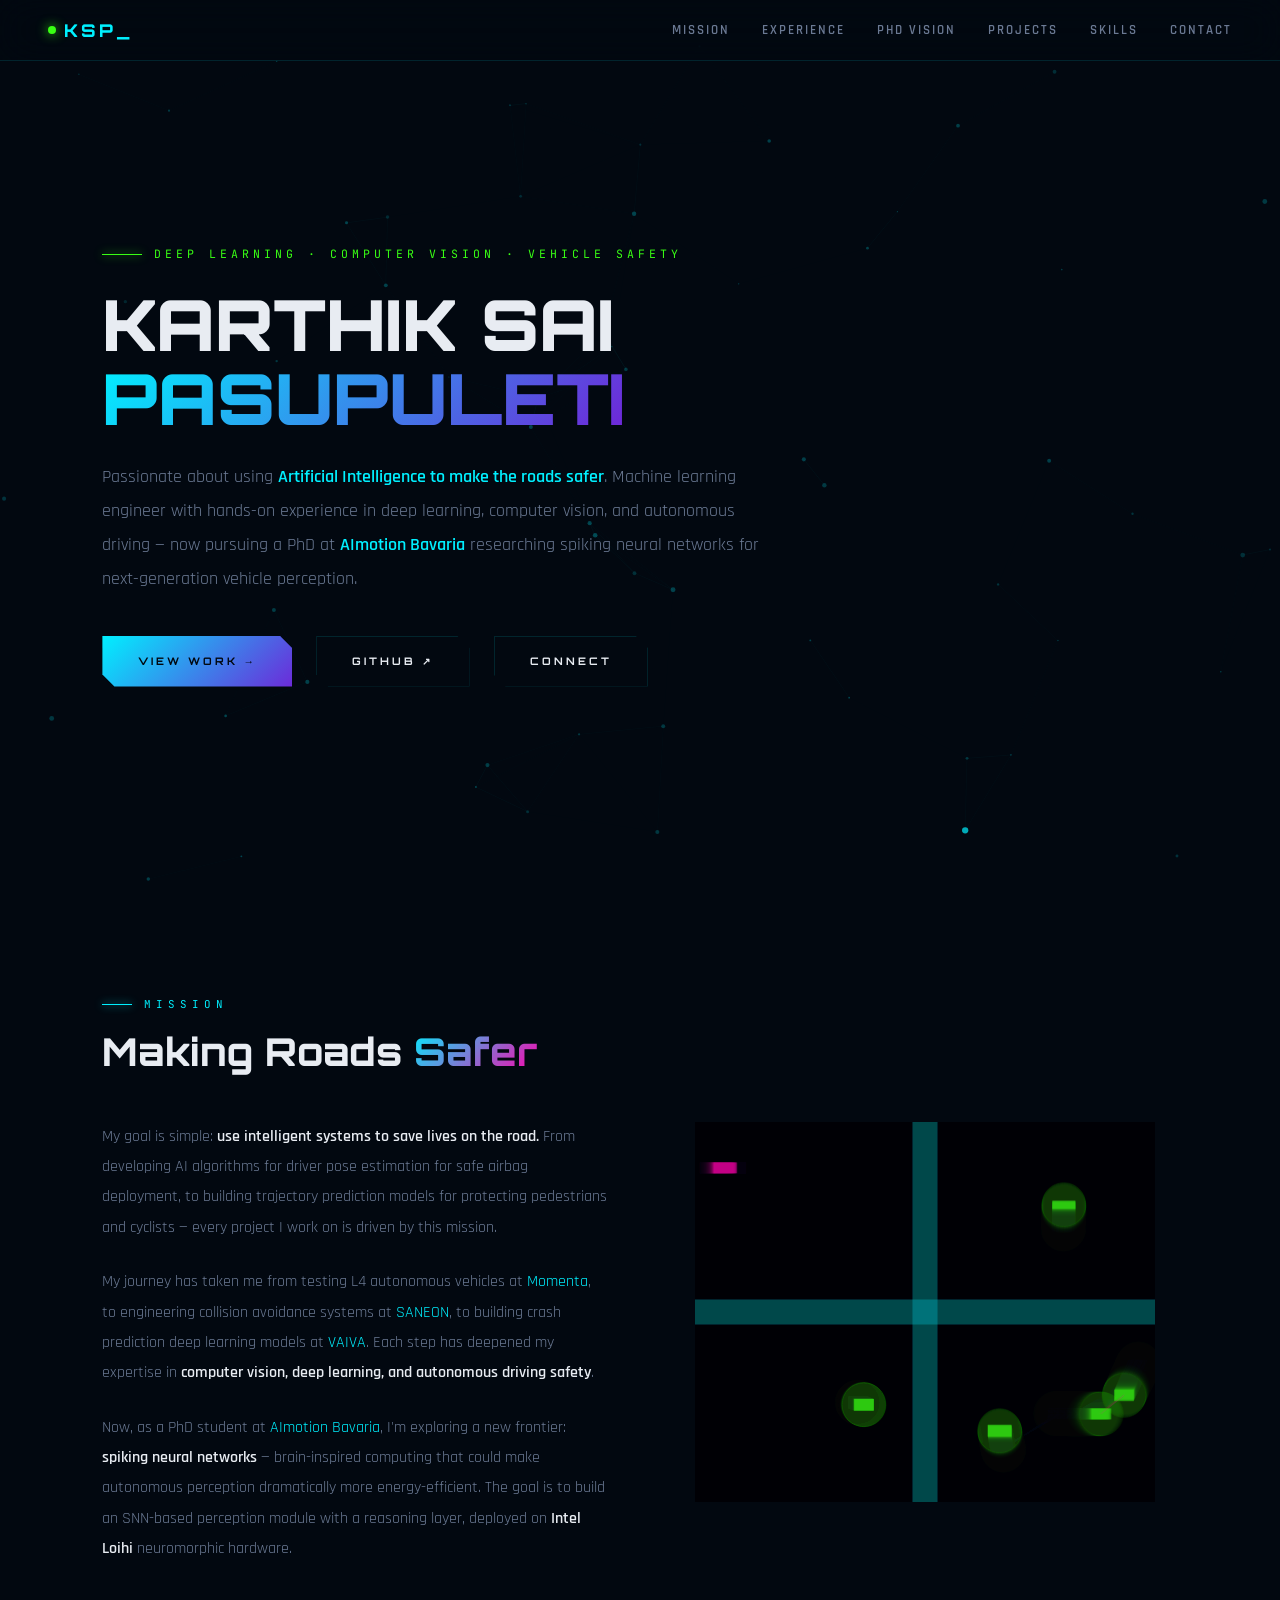
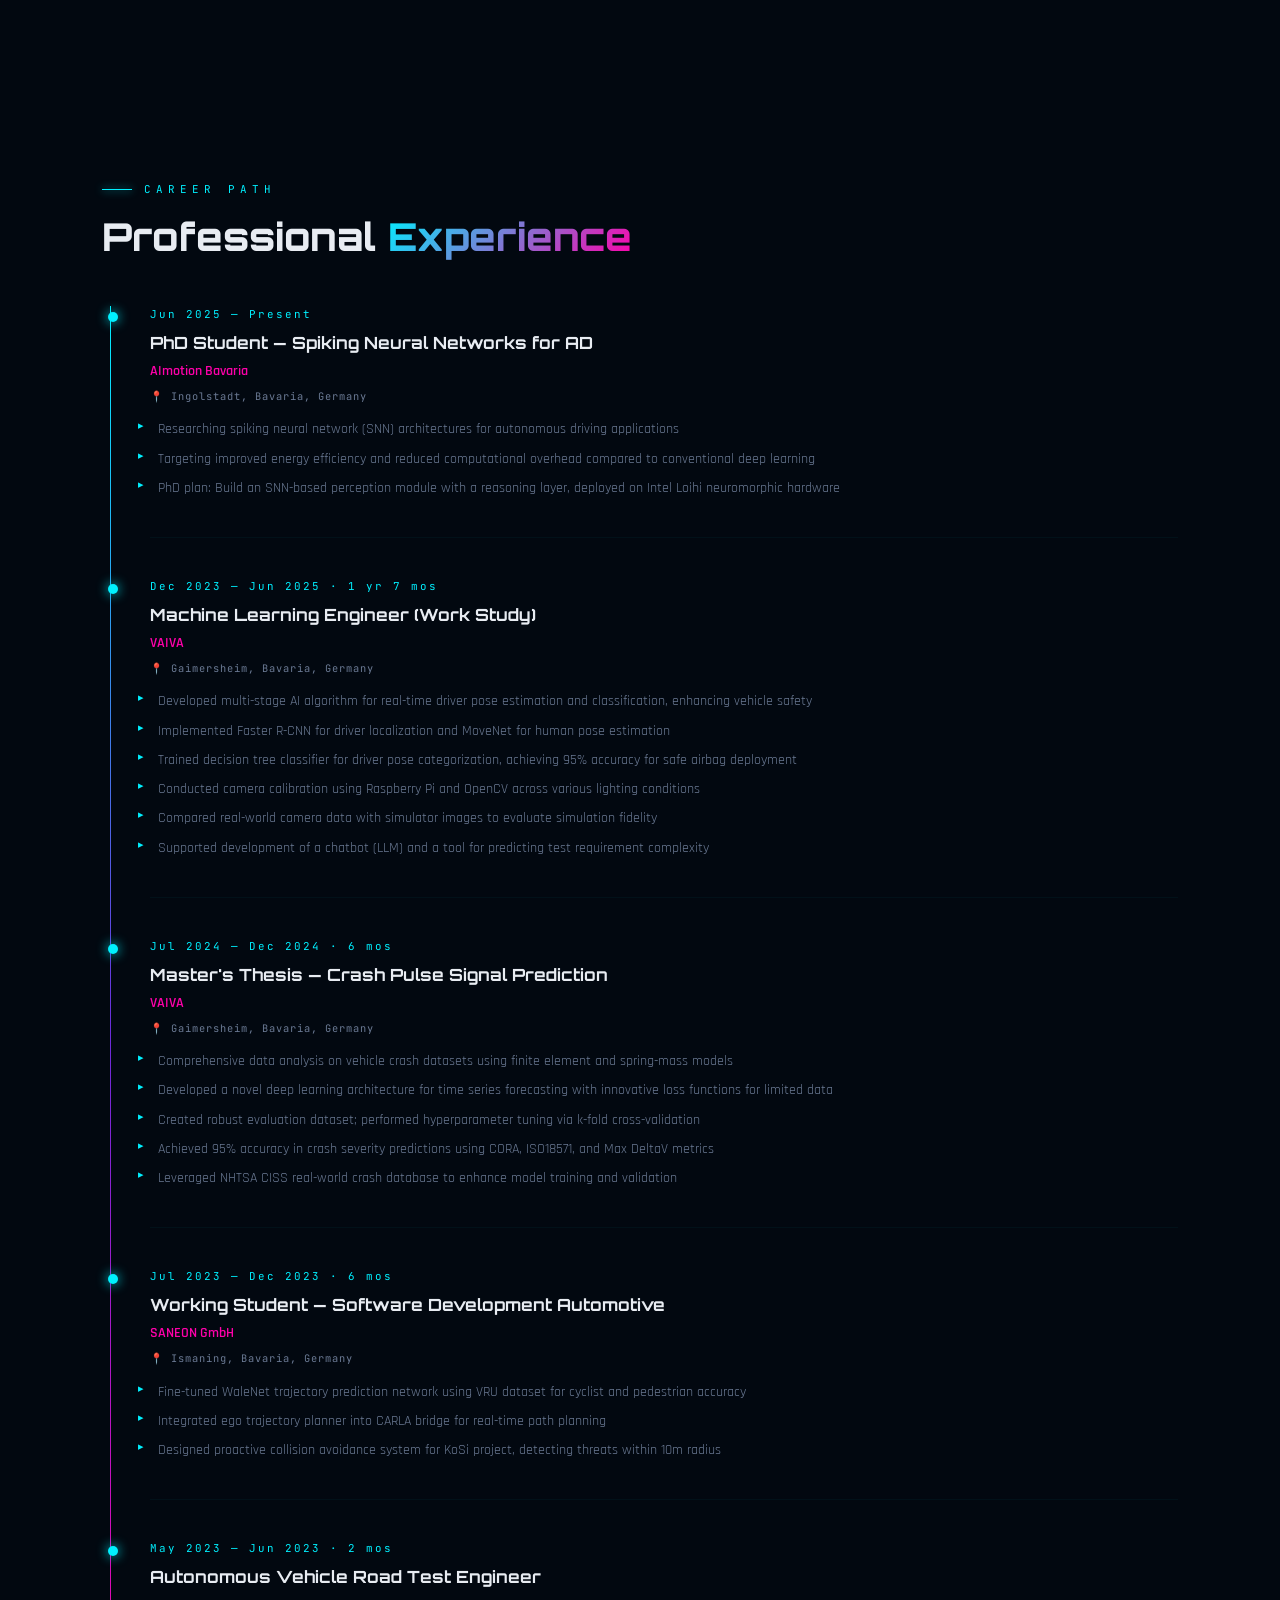
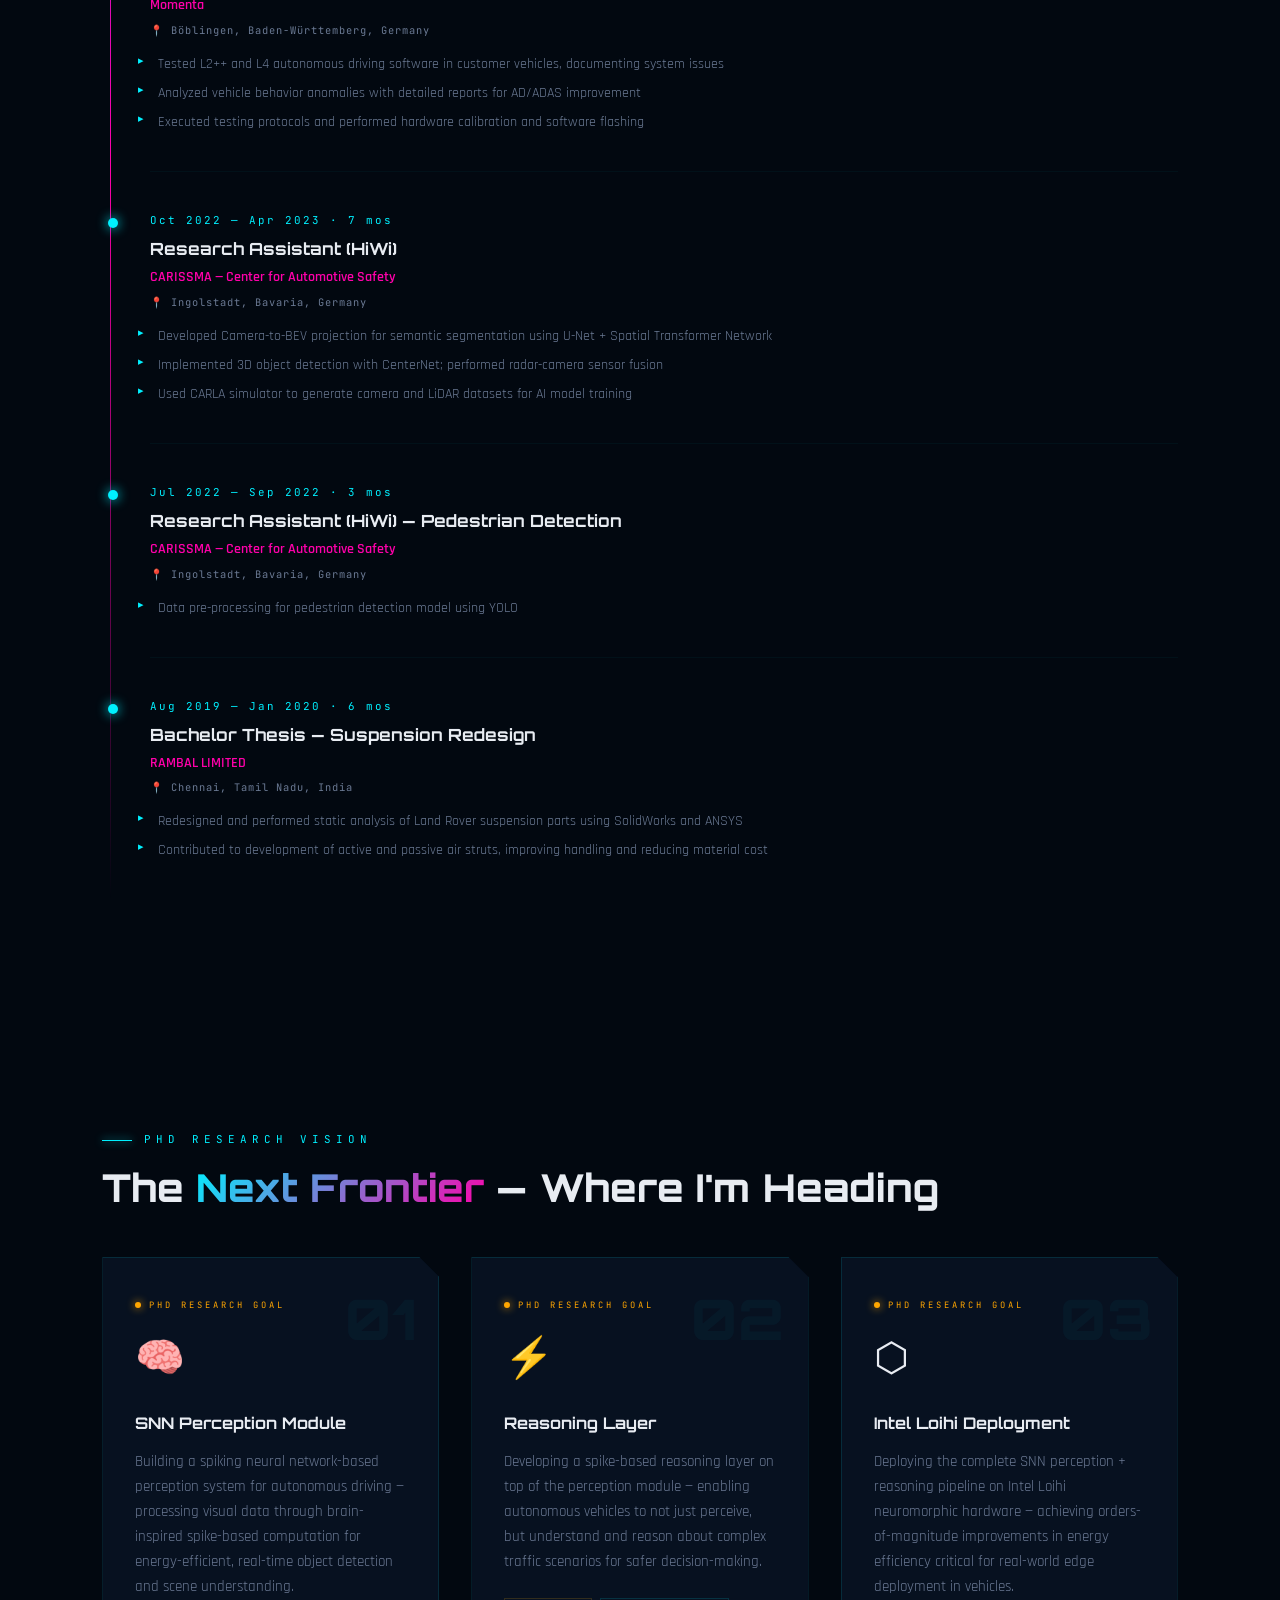
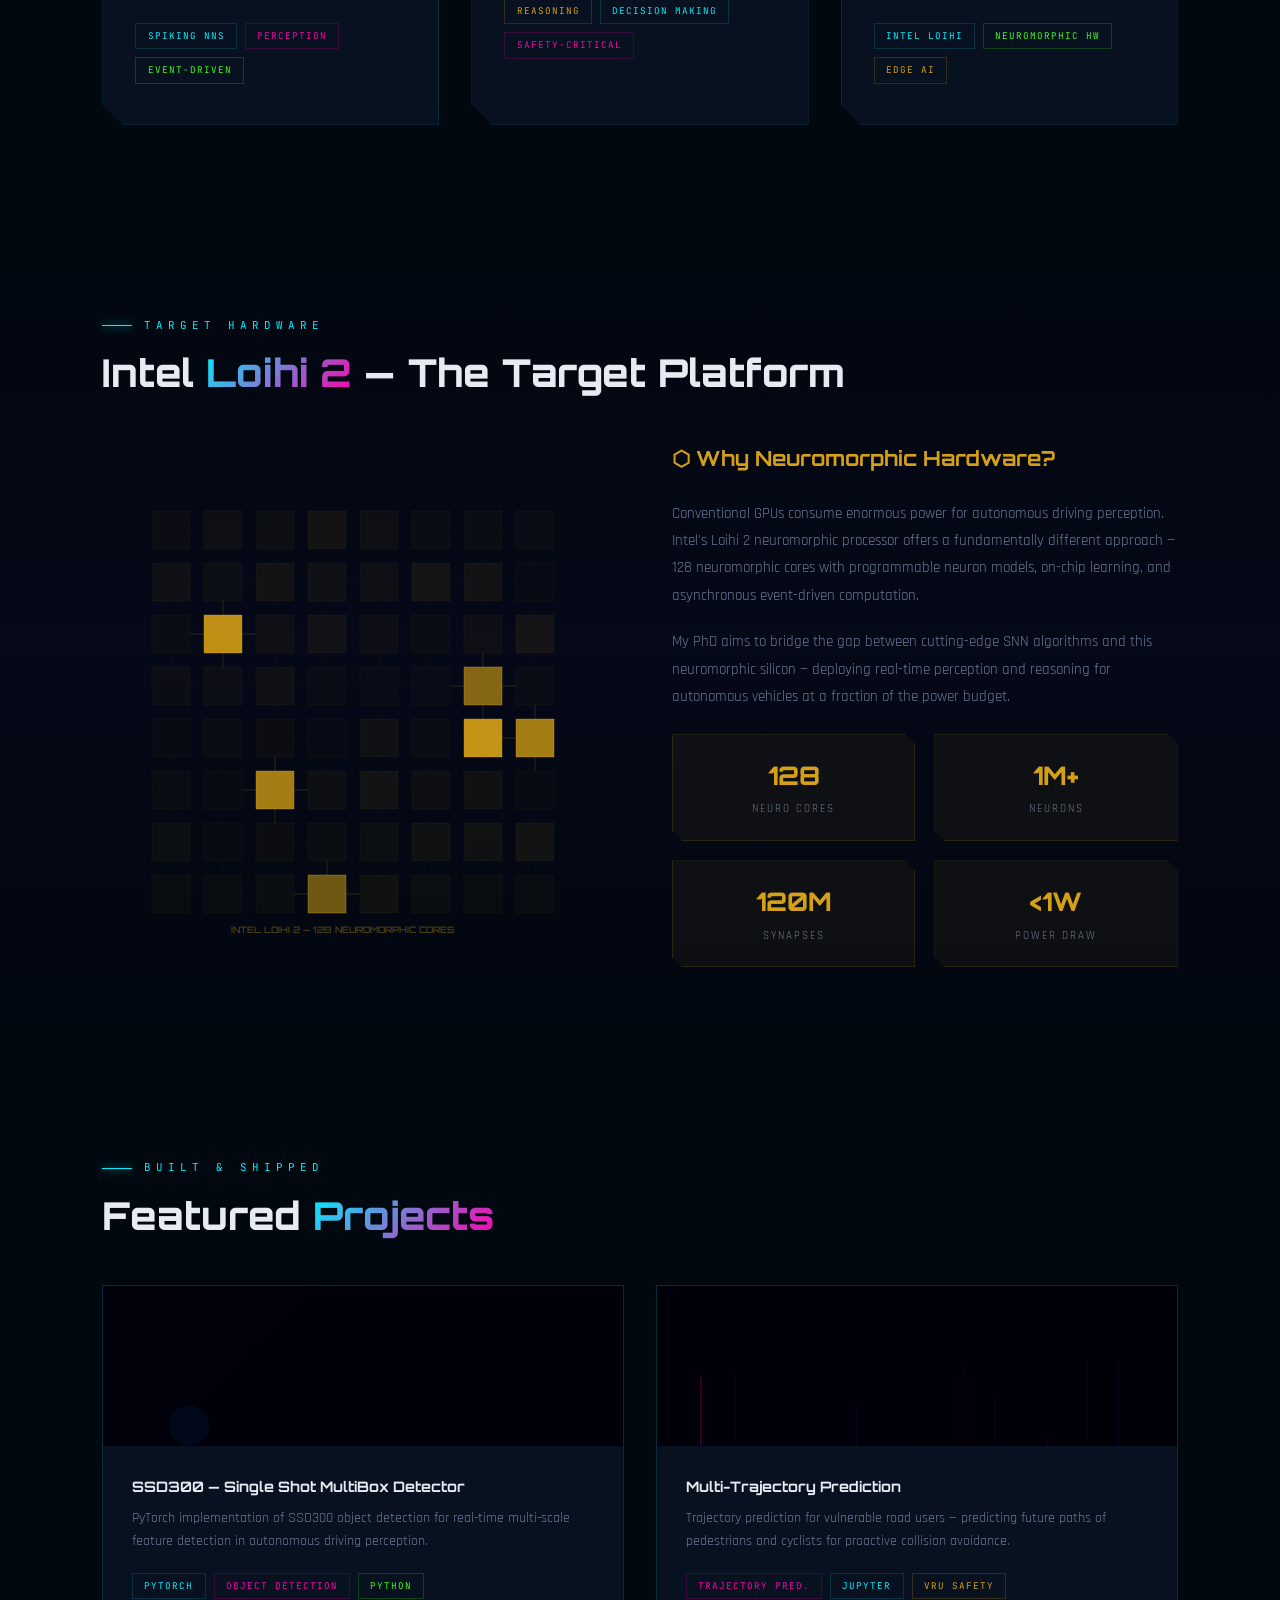
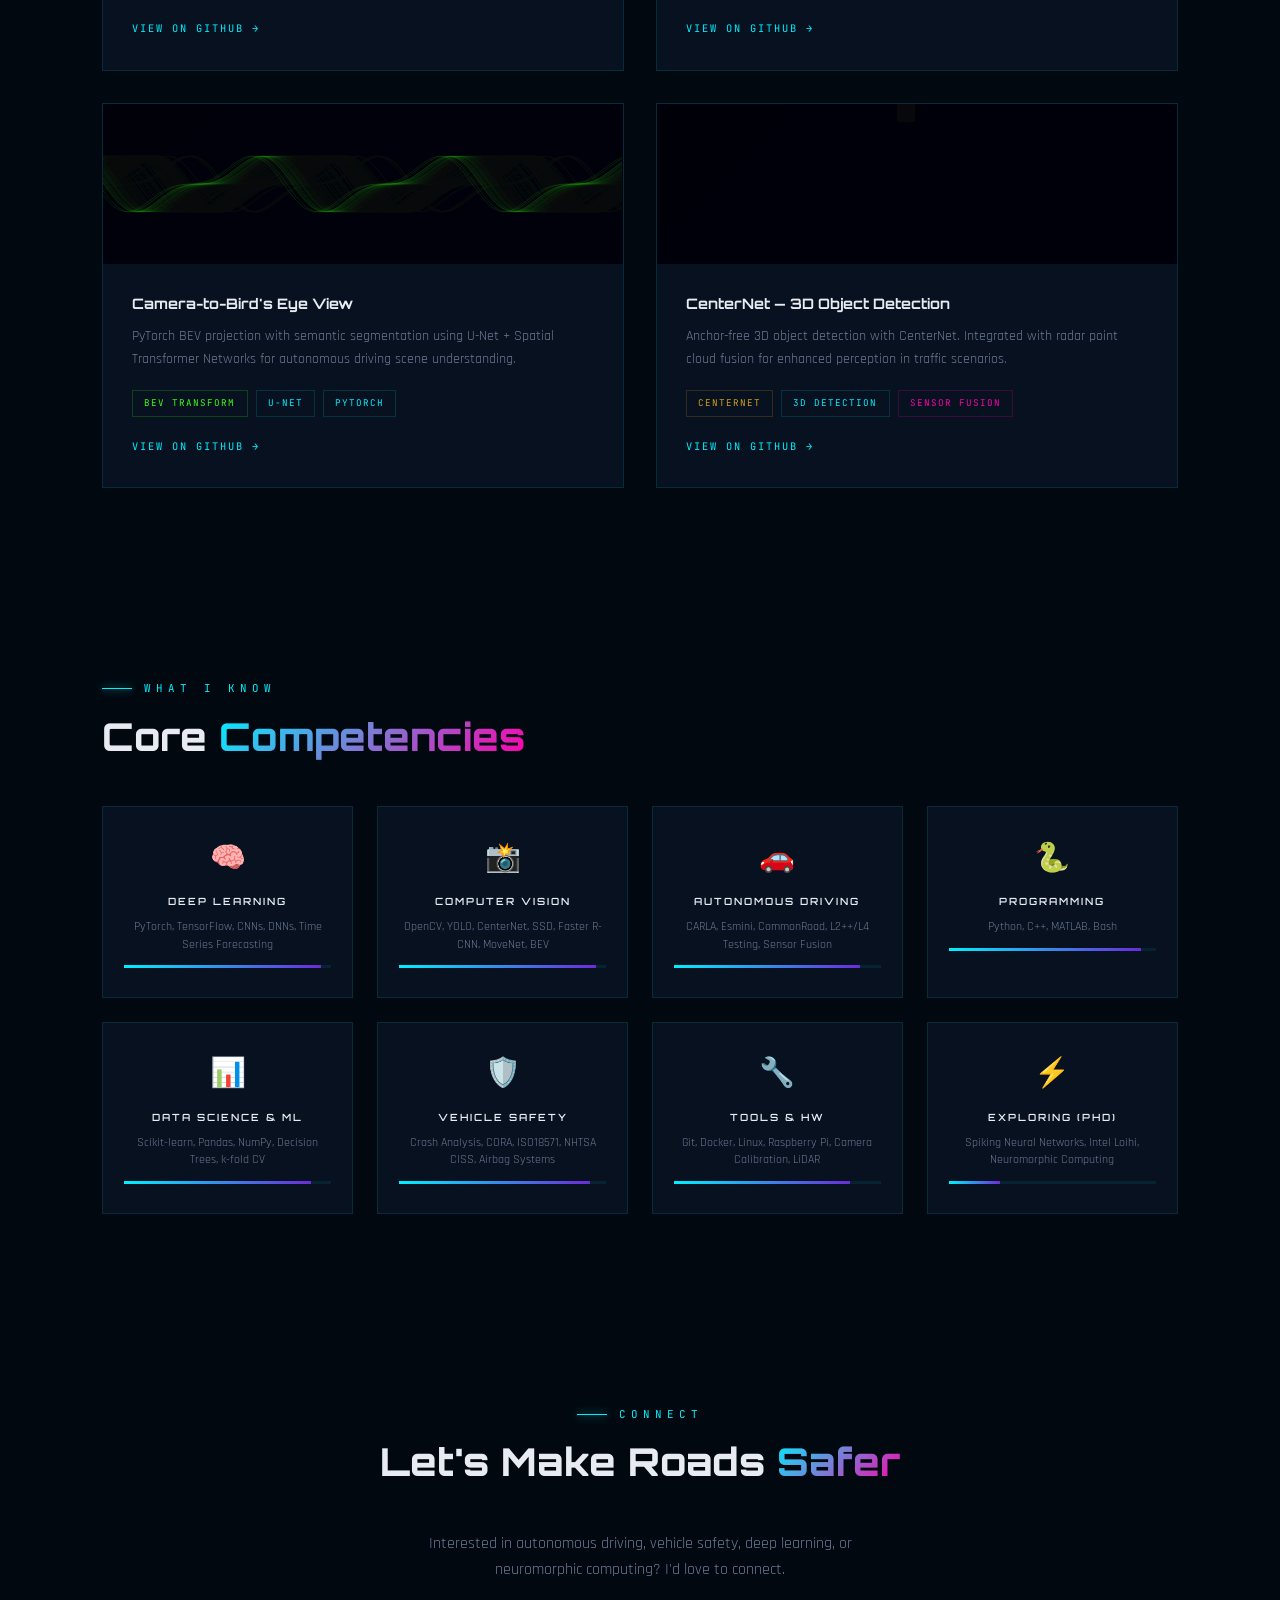
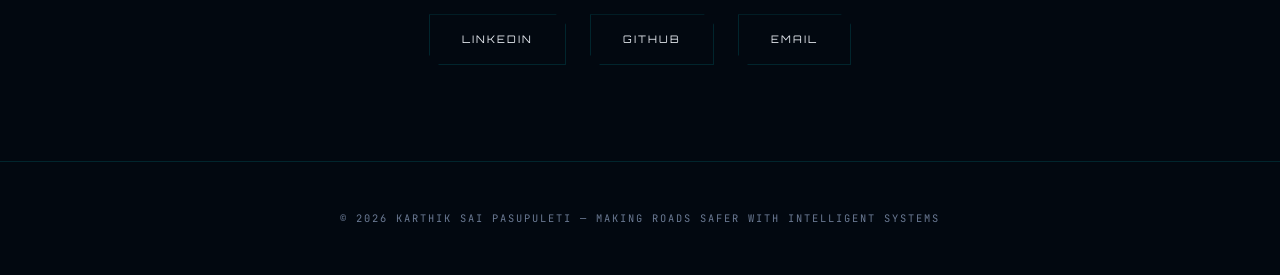
==== index.html @ 5dc6b115 "Add files via upload" ====
<!DOCTYPE html>
<html lang="en">
<head>
<meta charset="UTF-8">
<meta name="viewport" content="width=device-width, initial-scale=1.0">
<title>Karthik Sai Pasupuleti — Making Roads Safer with Intelligent Systems</title>
<link href="https://fonts.googleapis.com/css2?family=Orbitron:wght@400;500;600;700;800;900&family=Rajdhani:wght@300;400;500;600;700&family=JetBrains+Mono:wght@300;400;500&display=swap" rel="stylesheet">
<style>
:root {
  --bg-deep: #020810;
  --spike-cyan: #00f0ff;
  --spike-magenta: #ff00aa;
  --spike-green: #39ff14;
  --spike-amber: #ffa600;
  --synapse-purple: #6c2bd9;
  --loihi-gold: #d4a017;
  --text-primary: #e8ecf2;
  --text-dim: #6b7a94;
  --glass-bg: rgba(10, 22, 40, 0.72);
  --glass-border: rgba(0, 240, 255, 0.12);
}

*, *::before, *::after { margin: 0; padding: 0; box-sizing: border-box; }
html { scroll-behavior: smooth; }
body {
  font-family: 'Rajdhani', sans-serif;
  background: var(--bg-deep);
  color: var(--text-primary);
  line-height: 1.6;
  overflow-x: hidden;
}

::-webkit-scrollbar { width: 4px; }
::-webkit-scrollbar-track { background: var(--bg-deep); }
::-webkit-scrollbar-thumb { background: var(--spike-cyan); border-radius: 2px; }

/* ===== NEURAL BACKGROUND ===== */
#neuralCanvas {
  position: fixed;
  top: 0; left: 0;
  width: 100%; height: 100%;
  z-index: 0;
  pointer-events: none;
}

/* ===== NAV ===== */
.nav {
  position: fixed; top: 0; left: 0; right: 0; z-index: 100;
  padding: 1rem 3rem;
  display: flex; justify-content: space-between; align-items: center;
  backdrop-filter: blur(20px);
  background: rgba(2, 8, 16, 0.75);
  border-bottom: 1px solid var(--glass-border);
}
.nav-logo {
  font-family: 'Orbitron', monospace;
  font-weight: 800; font-size: 1.1rem;
  letter-spacing: 3px; color: var(--spike-cyan);
  display: flex; align-items: center; gap: 0.5rem;
}
.nav-logo .dot {
  width: 8px; height: 8px;
  background: var(--spike-green); border-radius: 50%;
  animation: blink 2s ease infinite;
  box-shadow: 0 0 12px var(--spike-green);
}
@keyframes blink { 0%,100%{opacity:1} 50%{opacity:.3} }
.nav-links { display: flex; gap: 2rem; list-style: none; }
.nav-links a {
  font-weight: 600; font-size: .8rem; letter-spacing: 2px;
  text-transform: uppercase; color: var(--text-dim);
  text-decoration: none; transition: color .3s;
}
.nav-links a:hover { color: var(--spike-cyan); }
.mobile-menu { display: none; background: none; border: none; color: var(--spike-cyan); font-size: 1.5rem; cursor: pointer; }

/* ===== ALL CONTENT ===== */
.content-wrapper {
  position: relative;
  z-index: 1;
}

/* ===== HERO ===== */
.hero {
  min-height: 100vh;
  display: flex; flex-direction: column; justify-content: center;
  padding: 6rem 8vw 4rem;
}
.hero-tag {
  font-family: 'JetBrains Mono'; font-size: .72rem;
  color: var(--spike-green); letter-spacing: 4px;
  text-transform: uppercase; margin-bottom: 1.5rem;
  display: flex; align-items: center; gap: .75rem;
}
.hero-tag .line {
  width: 40px; height: 1px;
  background: var(--spike-green);
  box-shadow: 0 0 10px var(--spike-green);
}
.hero-name {
  font-family: 'Orbitron'; font-weight: 900;
  font-size: clamp(2.2rem, 5.5vw, 4.5rem);
  line-height: 1.05; margin-bottom: 1.5rem;
}
.hero-name .last {
  display: block;
  background: linear-gradient(135deg, var(--spike-cyan), var(--synapse-purple), var(--spike-magenta));
  -webkit-background-clip: text; -webkit-text-fill-color: transparent;
  background-clip: text;
}
.hero-subtitle {
  font-size: 1.15rem; color: var(--text-dim);
  max-width: 660px; margin-bottom: 2.5rem; line-height: 1.85;
}
.hero-subtitle strong { color: var(--spike-cyan); font-weight: 600; }
.hero-cta { display: flex; gap: 1.5rem; flex-wrap: wrap; }
.btn {
  font-family: 'Orbitron'; font-size: .65rem; font-weight: 700;
  letter-spacing: 3px; text-transform: uppercase;
  padding: 1rem 2.2rem; border: none; cursor: pointer;
  text-decoration: none; display: inline-flex; align-items: center;
  gap: .75rem; transition: all .4s;
  clip-path: polygon(0 0, calc(100% - 12px) 0, 100% 12px, 100% 100%, 12px 100%, 0 calc(100% - 12px));
}
.btn-primary {
  background: linear-gradient(135deg, var(--spike-cyan), var(--synapse-purple));
  color: var(--bg-deep);
}
.btn-primary:hover { transform: translateY(-2px); box-shadow: 0 8px 40px rgba(0,240,255,.3); }
.btn-ghost {
  background: transparent; color: var(--text-primary);
  border: 1px solid var(--glass-border);
}
.btn-ghost:hover { border-color: var(--spike-cyan); background: rgba(0,240,255,.05); }

/* ===== SECTIONS ===== */
section { padding: 6rem 8vw; }
.section-tag {
  font-family: 'JetBrains Mono'; font-size: .68rem;
  color: var(--spike-cyan); letter-spacing: 5px;
  text-transform: uppercase; margin-bottom: 1rem;
  display: flex; align-items: center; gap: .75rem;
}
.section-tag::before {
  content: ''; width: 30px; height: 1px;
  background: var(--spike-cyan); box-shadow: 0 0 8px var(--spike-cyan);
}
.section-title {
  font-family: 'Orbitron'; font-weight: 800;
  font-size: clamp(1.6rem, 3vw, 2.6rem); line-height: 1.15;
  margin-bottom: 3rem;
}
.section-title .accent {
  background: linear-gradient(135deg, var(--spike-cyan), var(--spike-magenta));
  -webkit-background-clip: text; -webkit-text-fill-color: transparent;
  background-clip: text;
}

/* ===== MISSION ===== */
.mission-grid {
  display: grid; grid-template-columns: 1fr 1fr;
  gap: 4rem; align-items: start;
}
.mission-text p {
  color: var(--text-dim); font-size: 1rem;
  line-height: 1.9; margin-bottom: 1.5rem;
}
.mission-text strong { color: var(--text-primary); font-weight: 600; }
.mission-text .hl { color: var(--spike-cyan); }

/* ===== EXPERIENCE ===== */
.timeline { position: relative; padding-left: 3rem; }
.timeline::before {
  content: ''; position: absolute; left: 8px; top: 0; bottom: 0; width: 1px;
  background: linear-gradient(180deg, var(--spike-cyan), var(--synapse-purple), var(--spike-magenta), transparent);
}
.tl-item {
  position: relative; margin-bottom: 2.5rem;
  padding-bottom: 2rem; border-bottom: 1px solid rgba(0,240,255,.04);
}
.tl-item:last-child { border-bottom: none; }
.tl-item::before {
  content: ''; position: absolute; left: -2.65rem; top: 6px;
  width: 10px; height: 10px; background: var(--spike-cyan);
  border-radius: 50%; box-shadow: 0 0 12px var(--spike-cyan);
}
.tl-date {
  font-family: 'JetBrains Mono'; font-size: .68rem;
  color: var(--spike-cyan); letter-spacing: 2px; margin-bottom: .4rem;
}
.tl-role { font-family: 'Orbitron'; font-size: 1.05rem; font-weight: 700; margin-bottom: .2rem; }
.tl-company { font-size: .9rem; color: var(--spike-magenta); font-weight: 600; margin-bottom: .3rem; }
.tl-loc {
  font-family: 'JetBrains Mono'; font-size: .65rem;
  color: var(--text-dim); letter-spacing: 1px; margin-bottom: .8rem;
}
.tl-desc { color: var(--text-dim); font-size: .9rem; line-height: 1.7; }
.tl-desc li {
  margin-bottom: .3rem; padding-left: .5rem;
  list-style: none; position: relative;
}
.tl-desc li::before {
  content: '▸'; position: absolute; left: -.8rem;
  color: var(--spike-cyan); font-size: .7rem;
}

/* ===== PhD VISION CARDS ===== */
.vision-grid { display: grid; grid-template-columns: repeat(3, 1fr); gap: 2rem; }
.v-card {
  background: var(--glass-bg); border: 1px solid var(--glass-border);
  padding: 2.5rem 2rem; position: relative; overflow: hidden;
  transition: all .5s cubic-bezier(.23,1,.32,1);
  clip-path: polygon(0 0, calc(100% - 20px) 0, 100% 20px, 100% 100%, 20px 100%, 0 calc(100% - 20px));
}
.v-card:hover {
  transform: translateY(-8px); border-color: rgba(0,240,255,.3);
  box-shadow: 0 20px 60px rgba(0,240,255,.08);
}
.v-card .num {
  font-family: 'Orbitron'; font-size: 3.5rem; font-weight: 900;
  color: rgba(0,240,255,.04); position: absolute; top: 1rem; right: 1.5rem;
}
.v-card .badge {
  font-family: 'JetBrains Mono'; font-size: .55rem; letter-spacing: 3px;
  color: var(--spike-amber); text-transform: uppercase;
  margin-bottom: 1rem; display: flex; align-items: center; gap: .5rem;
}
.v-card .badge::before {
  content: ''; width: 6px; height: 6px; background: var(--spike-amber);
  border-radius: 50%; box-shadow: 0 0 8px var(--spike-amber);
}
.v-card .icon { font-size: 2.5rem; margin-bottom: 1.2rem; display: block; }
.v-card h3 { font-family: 'Orbitron'; font-size: 1rem; font-weight: 700; margin-bottom: .75rem; }
.v-card p { font-size: .92rem; color: var(--text-dim); line-height: 1.7; margin-bottom: 1.5rem; }
.tags { display: flex; flex-wrap: wrap; gap: .5rem; }
.tag {
  font-family: 'JetBrains Mono'; font-size: .58rem; letter-spacing: 1px;
  padding: .3rem .7rem; border: 1px solid rgba(0,240,255,.15);
  color: var(--spike-cyan); text-transform: uppercase;
}
.tag.m { border-color: rgba(255,0,170,.2); color: var(--spike-magenta); }
.tag.g { border-color: rgba(57,255,20,.2); color: var(--spike-green); }
.tag.gold { border-color: rgba(212,160,23,.2); color: var(--loihi-gold); }

/* ===== LOIHI ===== */
.loihi-section { background: linear-gradient(180deg, transparent, rgba(108,43,217,.04), transparent); }
.loihi-grid { display: grid; grid-template-columns: 1fr 1fr; gap: 4rem; align-items: center; }
.loihi-info h3 { font-family: 'Orbitron'; font-size: 1.3rem; font-weight: 700; margin-bottom: 1.5rem; color: var(--loihi-gold); }
.loihi-info p { color: var(--text-dim); margin-bottom: 1.2rem; font-size: .95rem; line-height: 1.8; }
.stats { display: grid; grid-template-columns: 1fr 1fr; gap: 1.2rem; margin-top: 1.5rem; }
.stat {
  background: rgba(212,160,23,.05); border: 1px solid rgba(212,160,23,.15);
  padding: 1.2rem; text-align: center;
  clip-path: polygon(0 0, calc(100% - 10px) 0, 100% 10px, 100% 100%, 10px 100%, 0 calc(100% - 10px));
}
.stat .val { font-family: 'Orbitron'; font-size: 1.6rem; font-weight: 800; color: var(--loihi-gold); display: block; }
.stat .lbl { font-size: .7rem; color: var(--text-dim); letter-spacing: 2px; text-transform: uppercase; margin-top: .2rem; }

/* ===== PROJECTS ===== */
.proj-grid { display: grid; grid-template-columns: repeat(2, 1fr); gap: 2rem; }
.proj {
  background: var(--glass-bg); border: 1px solid var(--glass-border);
  overflow: hidden; transition: all .5s;
}
.proj:hover { transform: translateY(-4px); border-color: rgba(0,240,255,.2); }
.proj-vis { height: 160px; position: relative; overflow: hidden; }
.proj-vis canvas { width: 100%; height: 100%; }
.proj-body { padding: 1.8rem; }
.proj-body h3 { font-family: 'Orbitron'; font-size: .9rem; font-weight: 700; margin-bottom: .6rem; }
.proj-body p { color: var(--text-dim); font-size: .85rem; line-height: 1.7; margin-bottom: 1.2rem; }
.proj-link {
  font-family: 'JetBrains Mono'; font-size: .65rem; color: var(--spike-cyan);
  text-decoration: none; letter-spacing: 2px; text-transform: uppercase;
  display: inline-flex; align-items: center; gap: .5rem; transition: gap .3s;
}
.proj-link:hover { gap: 1rem; }

/* ===== SKILLS ===== */
.sk-grid { display: grid; grid-template-columns: repeat(4, 1fr); gap: 1.5rem; }
.sk {
  background: var(--glass-bg); border: 1px solid var(--glass-border);
  padding: 1.8rem 1.3rem; text-align: center; transition: all .4s;
}
.sk:hover { border-color: rgba(0,240,255,.2); transform: translateY(-4px); }
.sk .ic { font-size: 1.8rem; margin-bottom: .8rem; display: block; }
.sk h4 {
  font-family: 'Orbitron'; font-size: .62rem; font-weight: 600;
  letter-spacing: 2px; text-transform: uppercase; margin-bottom: .5rem;
}
.sk .det { font-size: .72rem; color: var(--text-dim); line-height: 1.5; }
.bar { width: 100%; height: 3px; background: rgba(0,240,255,.08); margin-top: .75rem; overflow: hidden; }
.bar .fill { height: 100%; background: linear-gradient(90deg, var(--spike-cyan), var(--synapse-purple)); }

/* ===== CONTACT ===== */
.contact { text-align: center; }
.contact-links { display: flex; gap: 1.5rem; justify-content: center; margin-top: 2rem; flex-wrap: wrap; }
.cl {
  font-family: 'Orbitron'; font-size: .65rem; letter-spacing: 2px;
  padding: 1rem 2rem; text-decoration: none; color: var(--text-primary);
  border: 1px solid var(--glass-border); transition: all .4s; text-transform: uppercase;
  clip-path: polygon(0 0, calc(100% - 10px) 0, 100% 10px, 100% 100%, 10px 100%, 0 calc(100% - 10px));
}
.cl:hover { border-color: var(--spike-cyan); color: var(--spike-cyan); background: rgba(0,240,255,.05); }

footer {
  text-align: center; padding: 3rem 8vw;
  border-top: 1px solid var(--glass-border);
  font-family: 'JetBrains Mono'; font-size: .65rem;
  color: var(--text-dim); letter-spacing: 2px;
  position: relative; z-index: 1;
}

/* ===== RESPONSIVE ===== */
@media (max-width: 1024px) {
  .vision-grid { grid-template-columns: 1fr 1fr; }
  .sk-grid { grid-template-columns: repeat(3, 1fr); }
  .loihi-grid, .mission-grid { grid-template-columns: 1fr; }
}
@media (max-width: 768px) {
  .nav { padding: 1rem 1.5rem; }
  .nav-links { display: none; }
  .mobile-menu { display: block; }
  section { padding: 4rem 5vw; }
  .vision-grid, .proj-grid { grid-template-columns: 1fr; }
  .sk-grid { grid-template-columns: repeat(2, 1fr); }
  .hero { padding: 6rem 5vw 4rem; }
  .hero-cta { flex-direction: column; }
  .contact-links { flex-direction: column; align-items: center; }
}
</style>
</head>
<body>

<canvas id="neuralCanvas"></canvas>

<nav class="nav" id="nav">
  <div class="nav-logo"><span class="dot"></span> KSP_</div>
  <ul class="nav-links">
    <li><a href="#mission">Mission</a></li>
    <li><a href="#experience">Experience</a></li>
    <li><a href="#phd">PhD Vision</a></li>
    <li><a href="#projects">Projects</a></li>
    <li><a href="#skills">Skills</a></li>
    <li><a href="#contact">Contact</a></li>
  </ul>
  <button class="mobile-menu" onclick="this.nextElementSibling?undefined:undefined;document.querySelector('.nav-links').style.display=document.querySelector('.nav-links').style.display==='flex'?'none':'flex'">☰</button>
</nav>

<div class="content-wrapper">

<!-- ===== HERO ===== -->
<section class="hero" id="hero">
  <div class="hero-tag"><span class="line"></span> Deep Learning · Computer Vision · Vehicle Safety</div>
  <h1 class="hero-name">
    <span class="first">KARTHIK SAI</span>
    <span class="last">PASUPULETI</span>
  </h1>
  <p class="hero-subtitle">
    Passionate about using <strong>Artificial Intelligence to make the roads safer</strong>. Machine learning engineer with hands-on experience in deep learning, computer vision, and autonomous driving — now pursuing a PhD at <strong>AImotion Bavaria</strong> researching spiking neural networks for next-generation vehicle perception.
  </p>
  <div class="hero-cta">
    <a href="#projects" class="btn btn-primary">View Work →</a>
    <a href="https://github.com/kap2403" target="_blank" class="btn btn-ghost">GitHub ↗</a>
    <a href="#contact" class="btn btn-ghost">Connect</a>
  </div>
</section>

<!-- ===== MISSION ===== -->
<section id="mission">
  <div class="section-tag">Mission</div>
  <h2 class="section-title">Making Roads <span class="accent">Safer</span></h2>
  <div class="mission-grid">
    <div class="mission-text">
      <p>My goal is simple: <strong>use intelligent systems to save lives on the road.</strong> From developing AI algorithms for driver pose estimation for safe airbag deployment, to building trajectory prediction models for protecting pedestrians and cyclists — every project I work on is driven by this mission.</p>
      <p>My journey has taken me from testing L4 autonomous vehicles at <span class="hl">Momenta</span>, to engineering collision avoidance systems at <span class="hl">SANEON</span>, to building crash prediction deep learning models at <span class="hl">VAIVA</span>. Each step has deepened my expertise in <strong>computer vision, deep learning, and autonomous driving safety</strong>.</p>
      <p>Now, as a PhD student at <span class="hl">AImotion Bavaria</span>, I'm exploring a new frontier: <strong>spiking neural networks</strong> — brain-inspired computing that could make autonomous perception dramatically more energy-efficient. The goal is to build an SNN-based perception module with a reasoning layer, deployed on <strong>Intel Loihi</strong> neuromorphic hardware.</p>
    </div>
    <div style="display:flex;align-items:center;justify-content:center;">
      <canvas id="missionCanvas" width="460" height="380"></canvas>
    </div>
  </div>
</section>

<!-- ===== EXPERIENCE ===== -->
<section id="experience">
  <div class="section-tag">Career Path</div>
  <h2 class="section-title">Professional <span class="accent">Experience</span></h2>
  <div class="timeline">

    <div class="tl-item">
      <div class="tl-date">Jun 2025 — Present</div>
      <div class="tl-role">PhD Student — Spiking Neural Networks for AD</div>
      <div class="tl-company">AImotion Bavaria</div>
      <div class="tl-loc">📍 Ingolstadt, Bavaria, Germany</div>
      <ul class="tl-desc">
        <li>Researching spiking neural network (SNN) architectures for autonomous driving applications</li>
        <li>Targeting improved energy efficiency and reduced computational overhead compared to conventional deep learning</li>
        <li>PhD plan: Build an SNN-based perception module with a reasoning layer, deployed on Intel Loihi neuromorphic hardware</li>
      </ul>
    </div>

    <div class="tl-item">
      <div class="tl-date">Dec 2023 — Jun 2025 · 1 yr 7 mos</div>
      <div class="tl-role">Machine Learning Engineer (Work Study)</div>
      <div class="tl-company">VAIVA</div>
      <div class="tl-loc">📍 Gaimersheim, Bavaria, Germany</div>
      <ul class="tl-desc">
        <li>Developed multi-stage AI algorithm for real-time driver pose estimation and classification, enhancing vehicle safety</li>
        <li>Implemented Faster R-CNN for driver localization and MoveNet for human pose estimation</li>
        <li>Trained decision tree classifier for driver pose categorization, achieving 95% accuracy for safe airbag deployment</li>
        <li>Conducted camera calibration using Raspberry Pi and OpenCV across various lighting conditions</li>
        <li>Compared real-world camera data with simulator images to evaluate simulation fidelity</li>
        <li>Supported development of a chatbot (LLM) and a tool for predicting test requirement complexity</li>
      </ul>
    </div>

    <div class="tl-item">
      <div class="tl-date">Jul 2024 — Dec 2024 · 6 mos</div>
      <div class="tl-role">Master's Thesis — Crash Pulse Signal Prediction</div>
      <div class="tl-company">VAIVA</div>
      <div class="tl-loc">📍 Gaimersheim, Bavaria, Germany</div>
      <ul class="tl-desc">
        <li>Comprehensive data analysis on vehicle crash datasets using finite element and spring-mass models</li>
        <li>Developed a novel deep learning architecture for time series forecasting with innovative loss functions for limited data</li>
        <li>Created robust evaluation dataset; performed hyperparameter tuning via k-fold cross-validation</li>
        <li>Achieved 95% accuracy in crash severity predictions using CORA, ISO18571, and Max DeltaV metrics</li>
        <li>Leveraged NHTSA CISS real-world crash database to enhance model training and validation</li>
      </ul>
    </div>

    <div class="tl-item">
      <div class="tl-date">Jul 2023 — Dec 2023 · 6 mos</div>
      <div class="tl-role">Working Student — Software Development Automotive</div>
      <div class="tl-company">SANEON GmbH</div>
      <div class="tl-loc">📍 Ismaning, Bavaria, Germany</div>
      <ul class="tl-desc">
        <li>Fine-tuned WaleNet trajectory prediction network using VRU dataset for cyclist and pedestrian accuracy</li>
        <li>Integrated ego trajectory planner into CARLA bridge for real-time path planning</li>
        <li>Designed proactive collision avoidance system for KoSi project, detecting threats within 10m radius</li>
      </ul>
    </div>

    <div class="tl-item">
      <div class="tl-date">May 2023 — Jun 2023 · 2 mos</div>
      <div class="tl-role">Autonomous Vehicle Road Test Engineer</div>
      <div class="tl-company">Momenta</div>
      <div class="tl-loc">📍 Böblingen, Baden-Württemberg, Germany</div>
      <ul class="tl-desc">
        <li>Tested L2++ and L4 autonomous driving software in customer vehicles, documenting system issues</li>
        <li>Analyzed vehicle behavior anomalies with detailed reports for AD/ADAS improvement</li>
        <li>Executed testing protocols and performed hardware calibration and software flashing</li>
      </ul>
    </div>

    <div class="tl-item">
      <div class="tl-date">Oct 2022 — Apr 2023 · 7 mos</div>
      <div class="tl-role">Research Assistant (HiWi)</div>
      <div class="tl-company">CARISSMA — Center for Automotive Safety</div>
      <div class="tl-loc">📍 Ingolstadt, Bavaria, Germany</div>
      <ul class="tl-desc">
        <li>Developed Camera-to-BEV projection for semantic segmentation using U-Net + Spatial Transformer Network</li>
        <li>Implemented 3D object detection with CenterNet; performed radar-camera sensor fusion</li>
        <li>Used CARLA simulator to generate camera and LiDAR datasets for AI model training</li>
      </ul>
    </div>

    <div class="tl-item">
      <div class="tl-date">Jul 2022 — Sep 2022 · 3 mos</div>
      <div class="tl-role">Research Assistant (HiWi) — Pedestrian Detection</div>
      <div class="tl-company">CARISSMA — Center for Automotive Safety</div>
      <div class="tl-loc">📍 Ingolstadt, Bavaria, Germany</div>
      <ul class="tl-desc">
        <li>Data pre-processing for pedestrian detection model using YOLO</li>
      </ul>
    </div>

    <div class="tl-item">
      <div class="tl-date">Aug 2019 — Jan 2020 · 6 mos</div>
      <div class="tl-role">Bachelor Thesis — Suspension Redesign</div>
      <div class="tl-company">RAMBAL LIMITED</div>
      <div class="tl-loc">📍 Chennai, Tamil Nadu, India</div>
      <ul class="tl-desc">
        <li>Redesigned and performed static analysis of Land Rover suspension parts using SolidWorks and ANSYS</li>
        <li>Contributed to development of active and passive air struts, improving handling and reducing material cost</li>
      </ul>
    </div>

  </div>
</section>

<!-- ===== PhD VISION ===== -->
<section id="phd">
  <div class="section-tag">PhD Research Vision</div>
  <h2 class="section-title">The <span class="accent">Next Frontier</span> — Where I'm Heading</h2>
  <div class="vision-grid">
    <div class="v-card">
      <span class="num">01</span>
      <div class="badge">PhD Research Goal</div>
      <span class="icon">🧠</span>
      <h3>SNN Perception Module</h3>
      <p>Building a spiking neural network-based perception system for autonomous driving — processing visual data through brain-inspired spike-based computation for energy-efficient, real-time object detection and scene understanding.</p>
      <div class="tags"><span class="tag">Spiking NNs</span><span class="tag m">Perception</span><span class="tag g">Event-Driven</span></div>
    </div>
    <div class="v-card">
      <span class="num">02</span>
      <div class="badge">PhD Research Goal</div>
      <span class="icon">⚡</span>
      <h3>Reasoning Layer</h3>
      <p>Developing a spike-based reasoning layer on top of the perception module — enabling autonomous vehicles to not just perceive, but understand and reason about complex traffic scenarios for safer decision-making.</p>
      <div class="tags"><span class="tag gold">Reasoning</span><span class="tag">Decision Making</span><span class="tag m">Safety-Critical</span></div>
    </div>
    <div class="v-card">
      <span class="num">03</span>
      <div class="badge">PhD Research Goal</div>
      <span class="icon">⬡</span>
      <h3>Intel Loihi Deployment</h3>
      <p>Deploying the complete SNN perception + reasoning pipeline on Intel Loihi neuromorphic hardware — achieving orders-of-magnitude improvements in energy efficiency critical for real-world edge deployment in vehicles.</p>
      <div class="tags"><span class="tag">Intel Loihi</span><span class="tag g">Neuromorphic HW</span><span class="tag gold">Edge AI</span></div>
    </div>
  </div>
</section>

<!-- ===== LOIHI ===== -->
<section class="loihi-section" id="loihi">
  <div class="section-tag">Target Hardware</div>
  <h2 class="section-title">Intel <span class="accent">Loihi 2</span> — The Target Platform</h2>
  <div class="loihi-grid">
    <div><canvas id="loihiCanvas" width="480" height="480"></canvas></div>
    <div class="loihi-info">
      <h3>⬡ Why Neuromorphic Hardware?</h3>
      <p>Conventional GPUs consume enormous power for autonomous driving perception. Intel's Loihi 2 neuromorphic processor offers a fundamentally different approach — 128 neuromorphic cores with programmable neuron models, on-chip learning, and asynchronous event-driven computation.</p>
      <p>My PhD aims to bridge the gap between cutting-edge SNN algorithms and this neuromorphic silicon — deploying real-time perception and reasoning for autonomous vehicles at a fraction of the power budget.</p>
      <div class="stats">
        <div class="stat"><span class="val">128</span><span class="lbl">Neuro Cores</span></div>
        <div class="stat"><span class="val">1M+</span><span class="lbl">Neurons</span></div>
        <div class="stat"><span class="val">120M</span><span class="lbl">Synapses</span></div>
        <div class="stat"><span class="val">&lt;1W</span><span class="lbl">Power Draw</span></div>
      </div>
    </div>
  </div>
</section>

<!-- ===== PROJECTS ===== -->
<section id="projects">
  <div class="section-tag">Built & Shipped</div>
  <h2 class="section-title">Featured <span class="accent">Projects</span></h2>
  <div class="proj-grid">
    <div class="proj">
      <div class="proj-vis" style="background:linear-gradient(135deg,rgba(0,240,255,.1),rgba(108,43,217,.1))"><canvas class="pc" data-t="net"></canvas></div>
      <div class="proj-body">
        <h3>SSD300 — Single Shot MultiBox Detector</h3>
        <p>PyTorch implementation of SSD300 object detection for real-time multi-scale feature detection in autonomous driving perception.</p>
        <div class="tags" style="margin-bottom:1rem"><span class="tag">PyTorch</span><span class="tag m">Object Detection</span><span class="tag g">Python</span></div>
        <a href="https://github.com/kap2403/single-shot-multibox-detector-ssd300-implemented-by-pytorch" target="_blank" class="proj-link">View on GitHub →</a>
      </div>
    </div>
    <div class="proj">
      <div class="proj-vis" style="background:linear-gradient(135deg,rgba(255,0,170,.1),rgba(255,166,0,.1))"><canvas class="pc" data-t="spk"></canvas></div>
      <div class="proj-body">
        <h3>Multi-Trajectory Prediction</h3>
        <p>Trajectory prediction for vulnerable road users — predicting future paths of pedestrians and cyclists for proactive collision avoidance.</p>
        <div class="tags" style="margin-bottom:1rem"><span class="tag m">Trajectory Pred.</span><span class="tag">Jupyter</span><span class="tag gold">VRU Safety</span></div>
        <a href="https://github.com/kap2403/multi-trajectory-prediction" target="_blank" class="proj-link">View on GitHub →</a>
      </div>
    </div>
    <div class="proj">
      <div class="proj-vis" style="background:linear-gradient(135deg,rgba(57,255,20,.1),rgba(0,240,255,.1))"><canvas class="pc" data-t="wav"></canvas></div>
      <div class="proj-body">
        <h3>Camera-to-Bird's Eye View</h3>
        <p>PyTorch BEV projection with semantic segmentation using U-Net + Spatial Transformer Networks for autonomous driving scene understanding.</p>
        <div class="tags" style="margin-bottom:1rem"><span class="tag g">BEV Transform</span><span class="tag">U-Net</span><span class="tag">PyTorch</span></div>
        <a href="https://github.com/kap2403/camera-to-birds-eye-view-pytorch-" target="_blank" class="proj-link">View on GitHub →</a>
      </div>
    </div>
    <div class="proj">
      <div class="proj-vis" style="background:linear-gradient(135deg,rgba(212,160,23,.1),rgba(108,43,217,.1))"><canvas class="pc" data-t="grd"></canvas></div>
      <div class="proj-body">
        <h3>CenterNet — 3D Object Detection</h3>
        <p>Anchor-free 3D object detection with CenterNet. Integrated with radar point cloud fusion for enhanced perception in traffic scenarios.</p>
        <div class="tags" style="margin-bottom:1rem"><span class="tag gold">CenterNet</span><span class="tag">3D Detection</span><span class="tag m">Sensor Fusion</span></div>
        <a href="https://github.com/kap2403/CenterNet-for-Object-Detection" target="_blank" class="proj-link">View on GitHub →</a>
      </div>
    </div>
  </div>
</section>

<!-- ===== SKILLS ===== -->
<section id="skills">
  <div class="section-tag">What I Know</div>
  <h2 class="section-title">Core <span class="accent">Competencies</span></h2>
  <div class="sk-grid">
    <div class="sk"><span class="ic">🧠</span><h4>Deep Learning</h4><div class="det">PyTorch, TensorFlow, CNNs, DNNs, Time Series Forecasting</div><div class="bar"><div class="fill" style="width:95%"></div></div></div>
    <div class="sk"><span class="ic">📸</span><h4>Computer Vision</h4><div class="det">OpenCV, YOLO, CenterNet, SSD, Faster R-CNN, MoveNet, BEV</div><div class="bar"><div class="fill" style="width:95%"></div></div></div>
    <div class="sk"><span class="ic">🚗</span><h4>Autonomous Driving</h4><div class="det">CARLA, Esmini, CommonRoad, L2++/L4 Testing, Sensor Fusion</div><div class="bar"><div class="fill" style="width:90%"></div></div></div>
    <div class="sk"><span class="ic">🐍</span><h4>Programming</h4><div class="det">Python, C++, MATLAB, Bash</div><div class="bar"><div class="fill" style="width:93%"></div></div></div>
    <div class="sk"><span class="ic">📊</span><h4>Data Science & ML</h4><div class="det">Scikit-learn, Pandas, NumPy, Decision Trees, k-fold CV</div><div class="bar"><div class="fill" style="width:90%"></div></div></div>
    <div class="sk"><span class="ic">🛡️</span><h4>Vehicle Safety</h4><div class="det">Crash Analysis, CORA, ISO18571, NHTSA CISS, Airbag Systems</div><div class="bar"><div class="fill" style="width:92%"></div></div></div>
    <div class="sk"><span class="ic">🔧</span><h4>Tools & HW</h4><div class="det">Git, Docker, Linux, Raspberry Pi, Camera Calibration, LiDAR</div><div class="bar"><div class="fill" style="width:85%"></div></div></div>
    <div class="sk"><span class="ic">⚡</span><h4>Exploring (PhD)</h4><div class="det">Spiking Neural Networks, Intel Loihi, Neuromorphic Computing</div><div class="bar"><div class="fill" style="width:25%"></div></div></div>
  </div>
</section>

<!-- ===== CONTACT ===== -->
<section class="contact" id="contact">
  <div class="section-tag" style="justify-content:center">Connect</div>
  <h2 class="section-title" style="text-align:center">Let's Make Roads <span class="accent">Safer</span></h2>
  <p style="color:var(--text-dim);margin-top:1rem;max-width:500px;text-align:center;margin-left:auto;margin-right:auto;">Interested in autonomous driving, vehicle safety, deep learning, or neuromorphic computing? I'd love to connect.</p>
  <div class="contact-links">
    <a href="https://www.linkedin.com/in/karthik-sai-pasupuleti-28a301226/" target="_blank" class="cl">LinkedIn</a>
    <a href="https://github.com/kap2403" target="_blank" class="cl">GitHub</a>
    <a href="mailto:karthik.pasupuleti@thi.de" class="cl">Email</a>
  </div>
</section>

</div><!-- end content-wrapper -->

<footer>© 2026 KARTHIK SAI PASUPULETI — MAKING ROADS SAFER WITH INTELLIGENT SYSTEMS</footer>

<script>
// Neural background
(function(){
  const c=document.getElementById('neuralCanvas'),x=c.getContext('2d');
  function rs(){c.width=innerWidth;c.height=innerHeight}rs();addEventListener('resize',rs);
  const dots=[];for(let i=0;i<60;i++)dots.push({x:Math.random()*c.width,y:Math.random()*c.height,vx:(Math.random()-.5)*.3,vy:(Math.random()-.5)*.3,r:Math.random()*2+.5,m:Math.random(),f:0});
  function draw(){x.clearRect(0,0,c.width,c.height);
    for(let i=0;i<dots.length;i++){const a=dots[i];for(let j=i+1;j<dots.length;j++){const b=dots[j],d=Math.hypot(a.x-b.x,a.y-b.y);if(d<170){x.beginPath();x.moveTo(a.x,a.y);x.lineTo(b.x,b.y);x.strokeStyle=`rgba(0,240,255,${(1-d/170)*.08})`;x.lineWidth=.5;x.stroke()}}}
    dots.forEach(d=>{d.x+=d.vx;d.y+=d.vy;if(d.x<0||d.x>c.width)d.vx*=-1;if(d.y<0||d.y>c.height)d.vy*=-1;d.m+=.002;if(d.m>1&&Math.random()<.008){d.f=15;d.m=0}if(d.f>0)d.f--;
    x.beginPath();x.arc(d.x,d.y,d.f>0?d.r*2.5:d.r,0,Math.PI*2);x.fillStyle=d.f>0?`rgba(0,240,255,.7)`:`rgba(0,240,255,${.12+d.m*.15})`;x.fill()});
    requestAnimationFrame(draw)}draw();
})();

// Mission canvas - road safety visualization
(function(){
  const c=document.getElementById('missionCanvas');if(!c)return;const x=c.getContext('2d');
  const cars=[];for(let i=0;i<6;i++)cars.push({x:Math.random()*440+10,y:Math.random()*360+10,vx:(Math.random()-.5)*1.2,vy:(Math.random()-.5)*.8,w:18+Math.random()*8,h:8+Math.random()*4,safe:Math.random()>.25});
  function draw(){x.fillStyle='rgba(2,8,16,.1)';x.fillRect(0,0,460,380);
    x.strokeStyle='rgba(0,240,255,.04)';x.lineWidth=25;x.beginPath();x.moveTo(0,190);x.lineTo(460,190);x.stroke();x.beginPath();x.moveTo(230,0);x.lineTo(230,380);x.stroke();
    cars.forEach(c2=>{c2.x+=c2.vx;c2.y+=c2.vy;if(c2.x<5||c2.x>440)c2.vx*=-1;if(c2.y<5||c2.y>365)c2.vy*=-1;
    if(c2.safe){x.beginPath();x.arc(c2.x+c2.w/2,c2.y+c2.h/2,22,0,Math.PI*2);x.fillStyle='rgba(57,255,20,.03)';x.fill();x.strokeStyle='rgba(57,255,20,.08)';x.lineWidth=.5;x.stroke()}
    x.fillStyle=c2.safe?'rgba(57,255,20,.25)':'rgba(255,0,170,.25)';x.fillRect(c2.x,c2.y,c2.w,c2.h);
    cars.forEach(o=>{if(o===c2)return;const d=Math.hypot(c2.x-o.x,c2.y-o.y);if(d<70){x.beginPath();x.moveTo(c2.x+c2.w/2,c2.y+c2.h/2);x.lineTo(o.x+o.w/2,o.y+o.h/2);x.strokeStyle=d<35?'rgba(255,0,170,.12)':'rgba(0,240,255,.05)';x.lineWidth=.5;x.stroke()}})});
    requestAnimationFrame(draw)}draw();
})();

// Loihi chip
(function(){
  const c=document.getElementById('loihiCanvas');if(!c)return;const x=c.getContext('2d');
  const cores=[],gs=8,cs=38,gp=14,ox=(480-gs*(cs+gp))/2+18,oy=ox;
  for(let i=0;i<gs;i++)for(let j=0;j<gs;j++)cores.push({x:ox+j*(cs+gp),y:oy+i*(cs+gp),a:Math.random(),f:0});
  function draw(){x.clearRect(0,0,480,480);
    cores.forEach((c2,i)=>{const r=Math.floor(i/gs),co=i%gs;
    if(co<gs-1){const rt=cores[i+1];x.beginPath();x.moveTo(c2.x+cs,c2.y+cs/2);x.lineTo(rt.x,rt.y+cs/2);x.strokeStyle=`rgba(212,160,23,${c2.f>0||rt.f>0?.4:.07})`;x.lineWidth=.5;x.stroke()}
    if(r<gs-1){const bl=cores[i+gs];x.beginPath();x.moveTo(c2.x+cs/2,c2.y+cs);x.lineTo(bl.x+cs/2,bl.y);x.strokeStyle=`rgba(212,160,23,${c2.f>0||bl.f>0?.4:.07})`;x.lineWidth=.5;x.stroke()}});
    cores.forEach(c2=>{c2.a+=(Math.random()-.5)*.04;c2.a=Math.max(0,Math.min(1,c2.a));if(Math.random()<.004){c2.f=18}if(c2.f>0)c2.f--;
    x.fillStyle=c2.f>0?`rgba(212,160,23,${.5+c2.f/40})`:`rgba(212,160,23,${.02+c2.a*.06})`;x.fillRect(c2.x,c2.y,cs,cs);
    x.strokeStyle=c2.f>0?'rgba(212,160,23,.7)':'rgba(212,160,23,.1)';x.lineWidth=.5;x.strokeRect(c2.x,c2.y,cs,cs)});
    x.font='600 9px Orbitron';x.fillStyle='rgba(212,160,23,.35)';x.textAlign='center';x.fillText('INTEL LOIHI 2 — 128 NEUROMORPHIC CORES',240,472);
    requestAnimationFrame(draw)}draw();
})();

// Project canvases
document.querySelectorAll('.pc').forEach(cv=>{
  cv.width=cv.parentElement.offsetWidth||400;cv.height=160;const x=cv.getContext('2d'),t=cv.dataset.t;
  function d(){x.fillStyle='rgba(2,8,16,.06)';x.fillRect(0,0,cv.width,cv.height);
  if(t==='net'&&Math.random()<.03){x.beginPath();x.arc(Math.random()*cv.width,Math.random()*cv.height,Math.random()*18+4,0,Math.PI*2);x.fillStyle=`rgba(0,240,255,${Math.random()*.12})`;x.fill()}
  if(t==='spk'&&Math.random()<.08){const px=Math.random()*cv.width;x.beginPath();x.moveTo(px,cv.height);x.lineTo(px,cv.height-Math.random()*90);x.strokeStyle=`rgba(255,0,170,${Math.random()*.35})`;x.lineWidth=1;x.stroke()}
  if(t==='wav'){const tm=Date.now()/1000;x.beginPath();for(let px=0;px<cv.width;px++){const py=80+Math.sin(px/30+tm)*22+Math.sin(px/15+tm*2)*10;px===0?x.moveTo(px,py):x.lineTo(px,py)}x.strokeStyle='rgba(57,255,20,.12)';x.lineWidth=1;x.stroke()}
  if(t==='grd'&&Math.random()<.02){x.fillStyle=`rgba(212,160,23,${Math.random()*.15})`;x.fillRect(Math.floor(Math.random()*22)*20,Math.floor(Math.random()*8)*20,18,18)}
  requestAnimationFrame(d)}d()});

// Nav scroll
addEventListener('scroll',()=>{document.getElementById('nav').classList.toggle('scrolled',scrollY>50)});
</script>
</body>
</html>
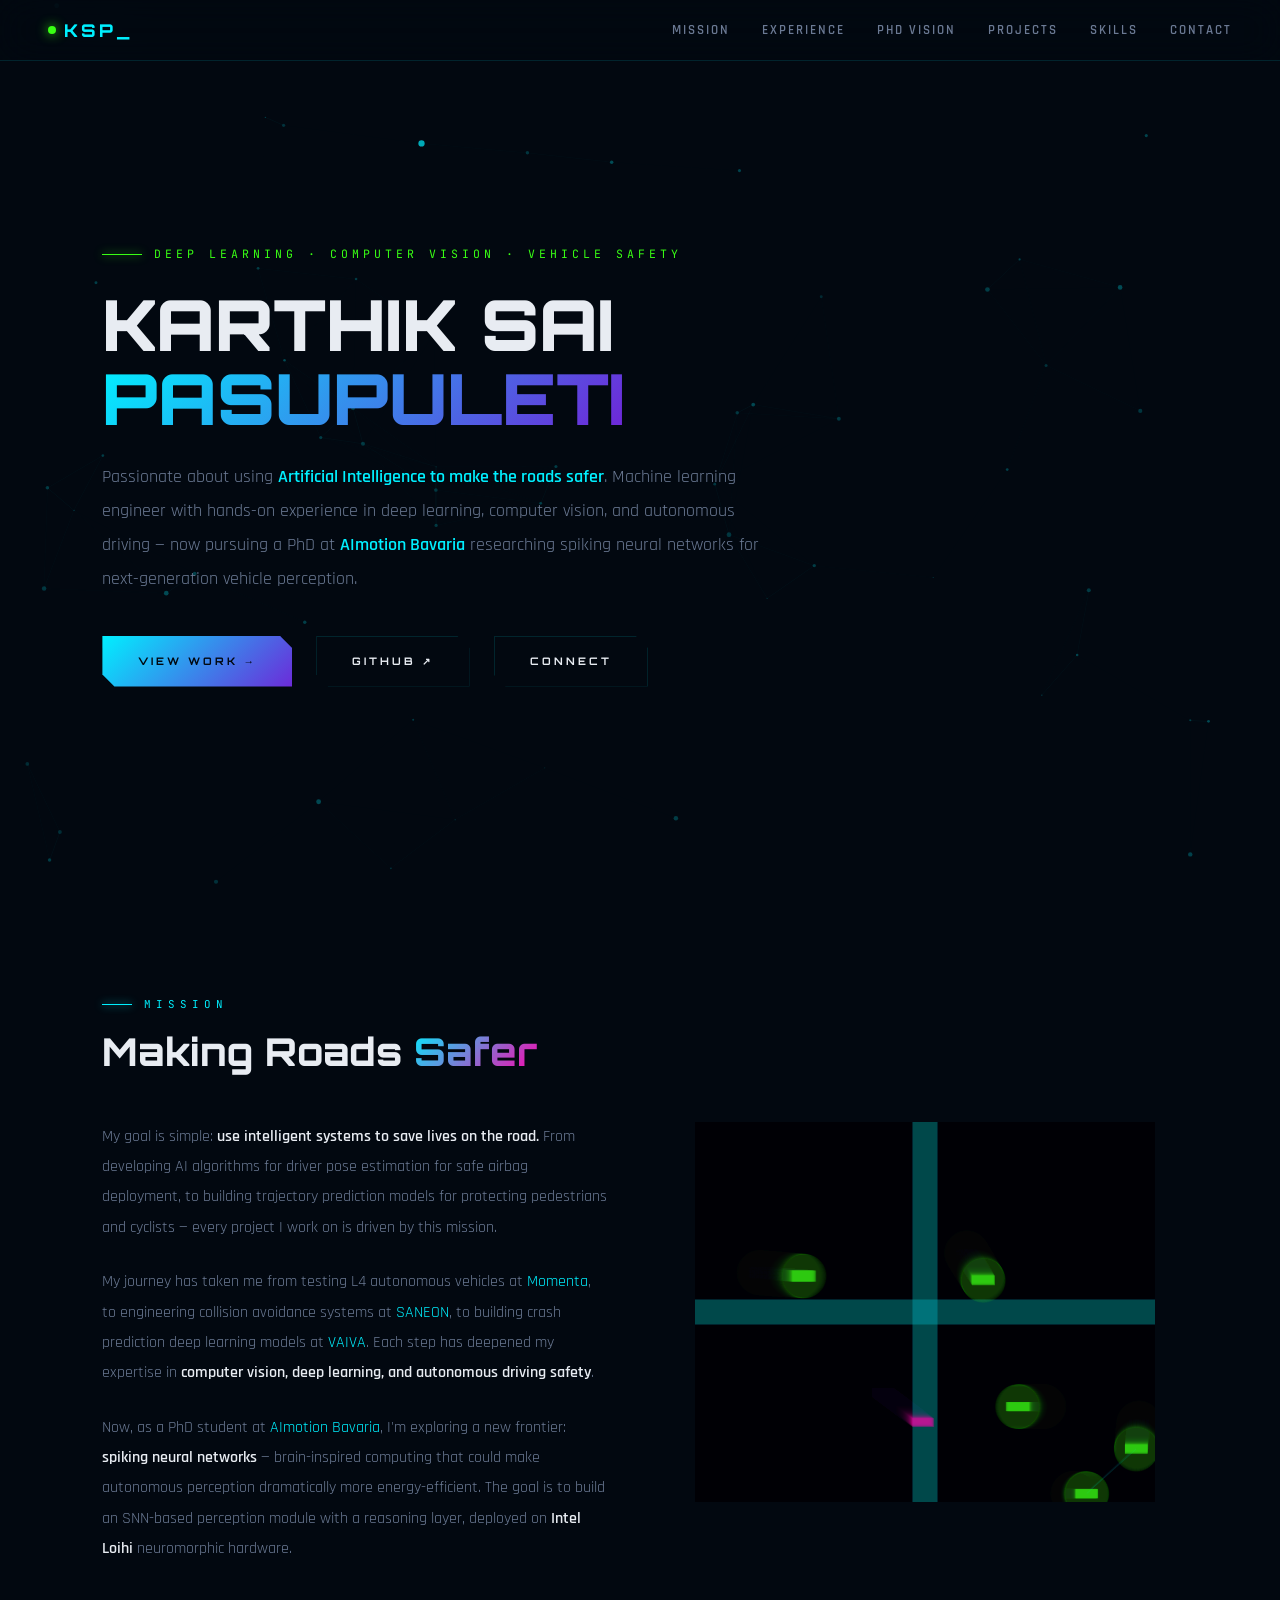
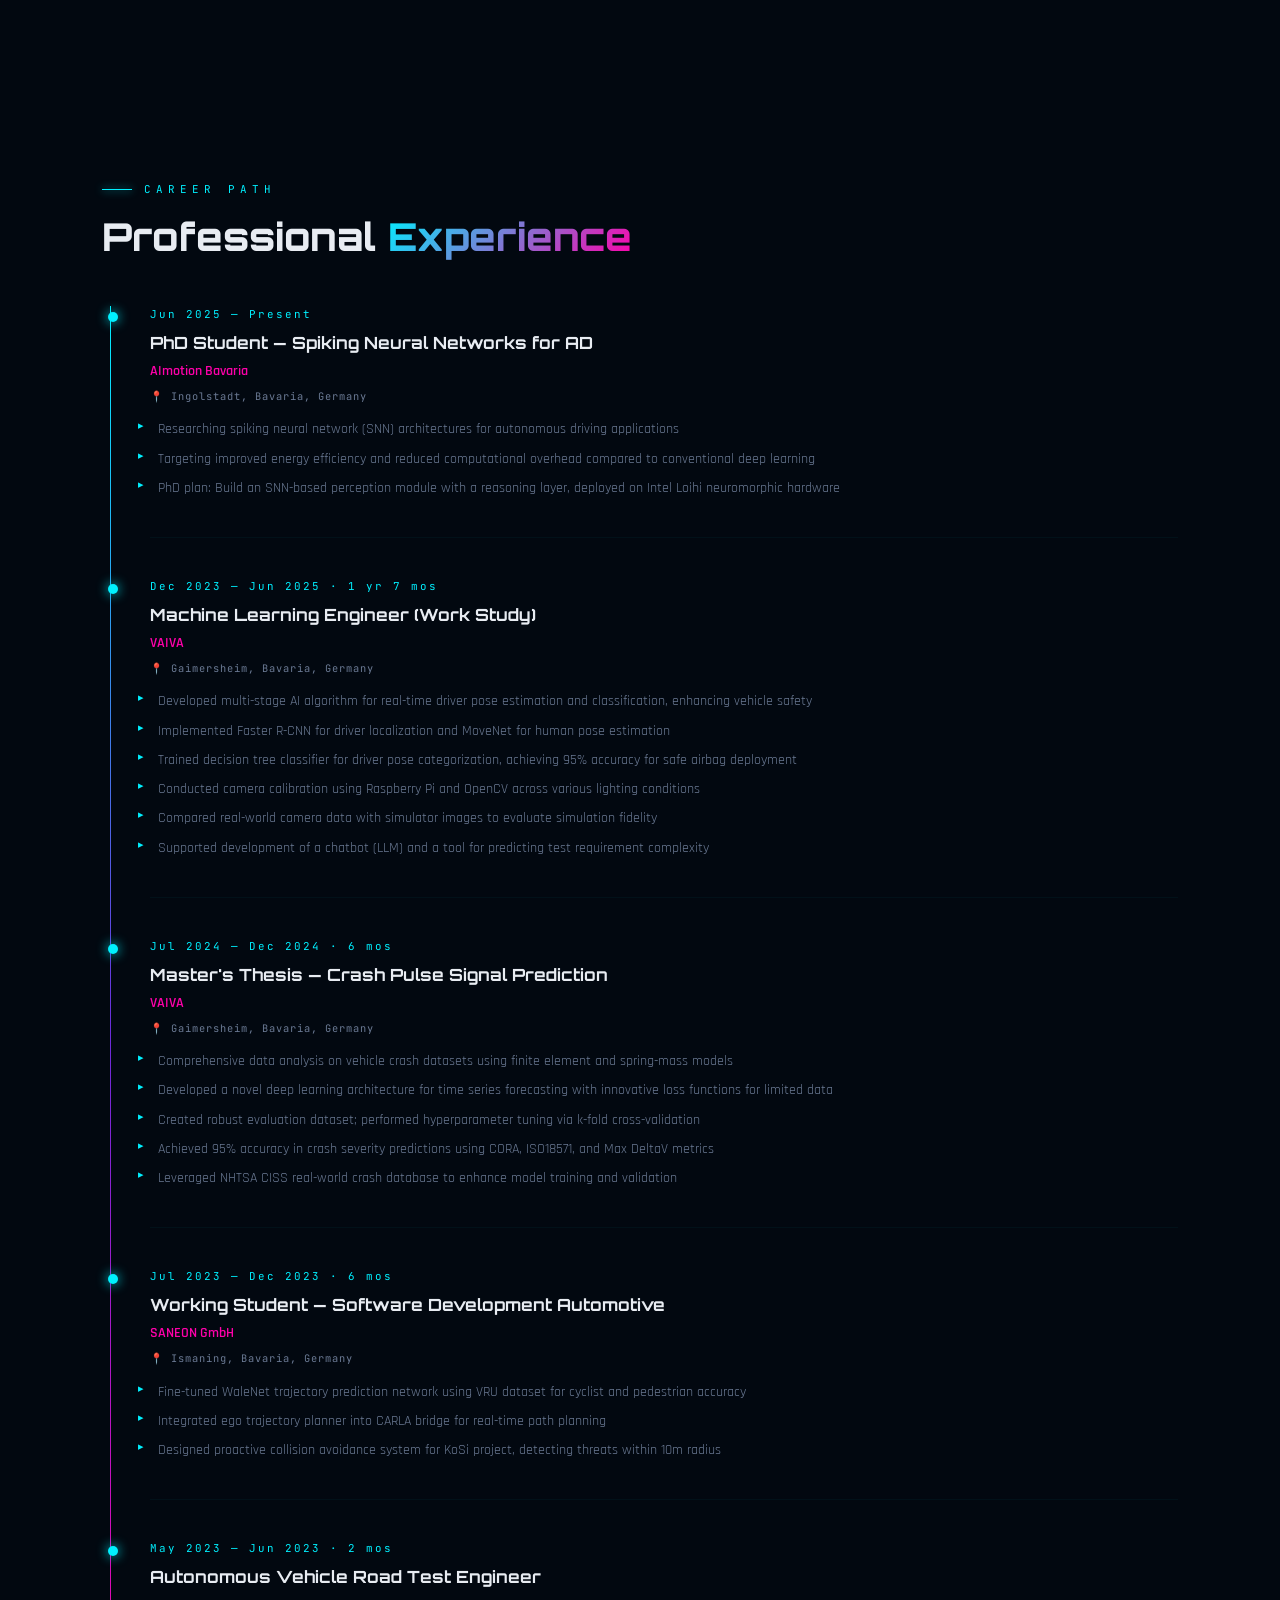
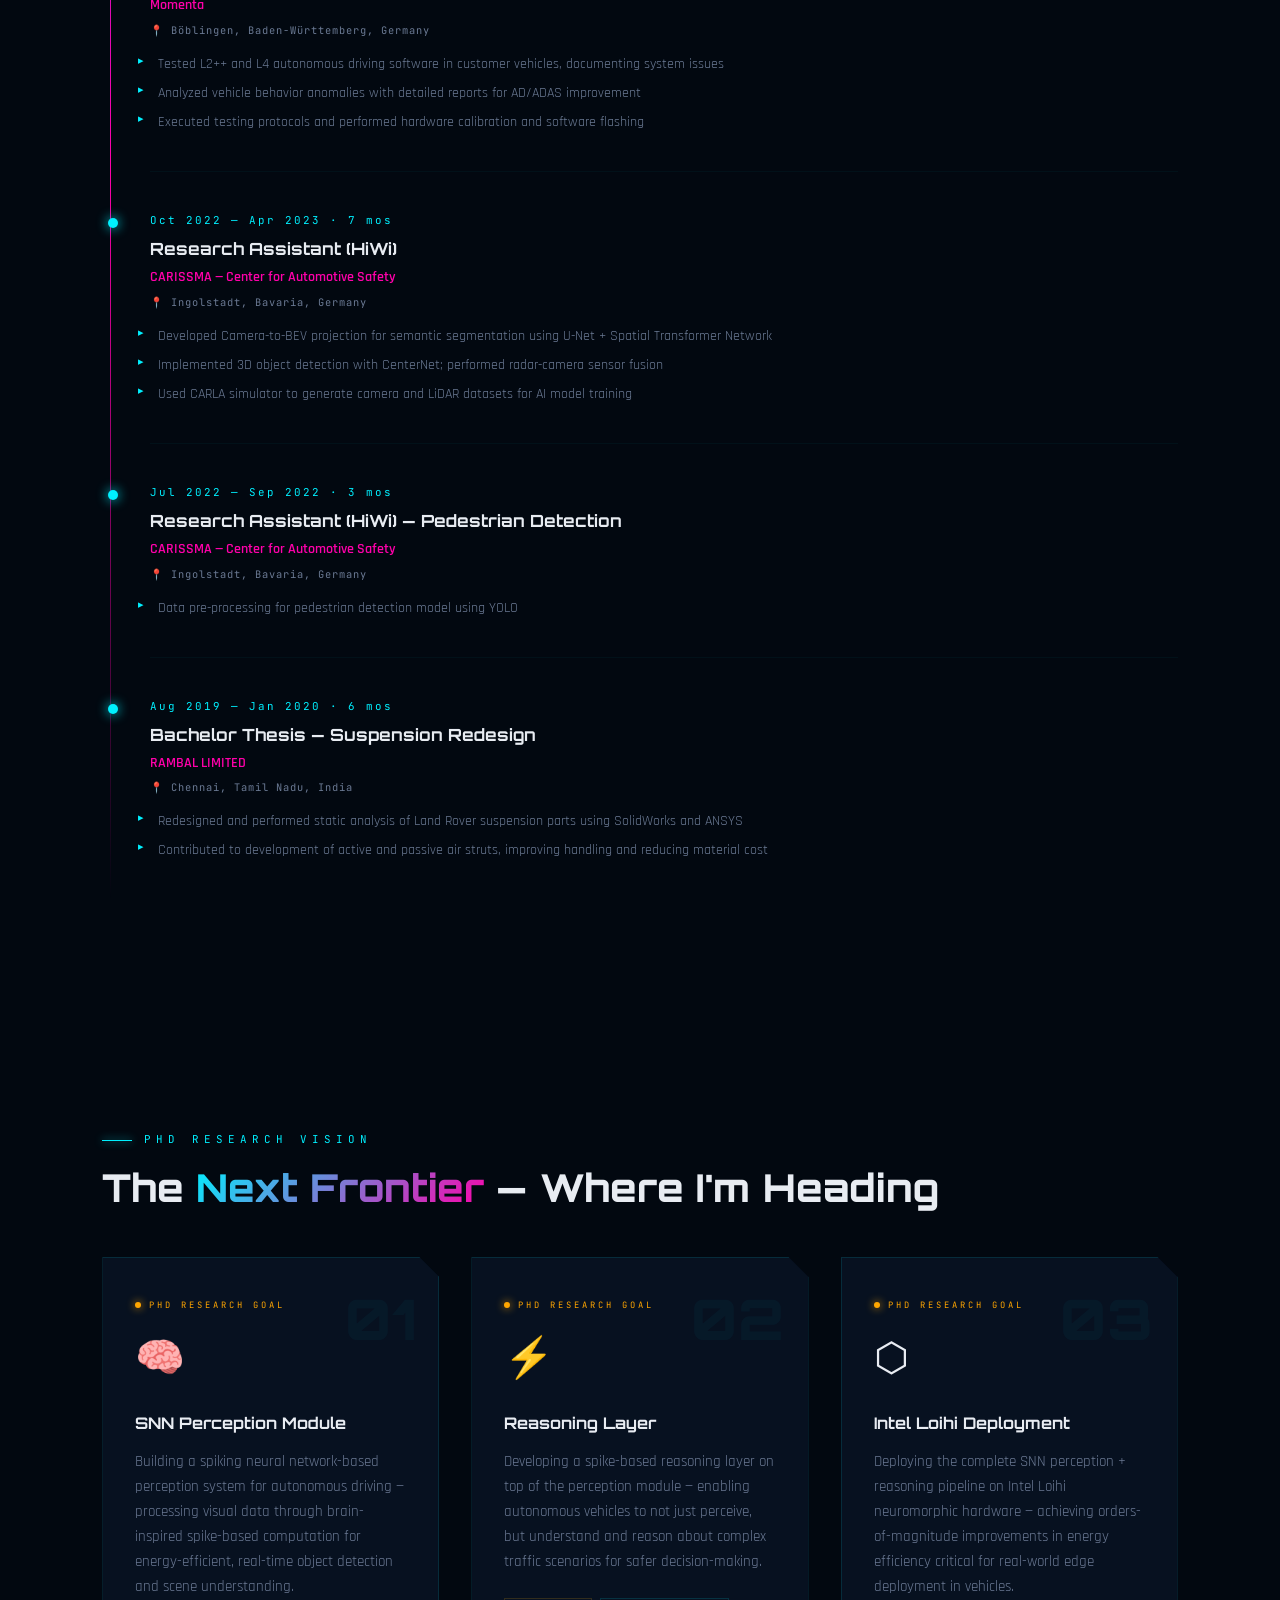
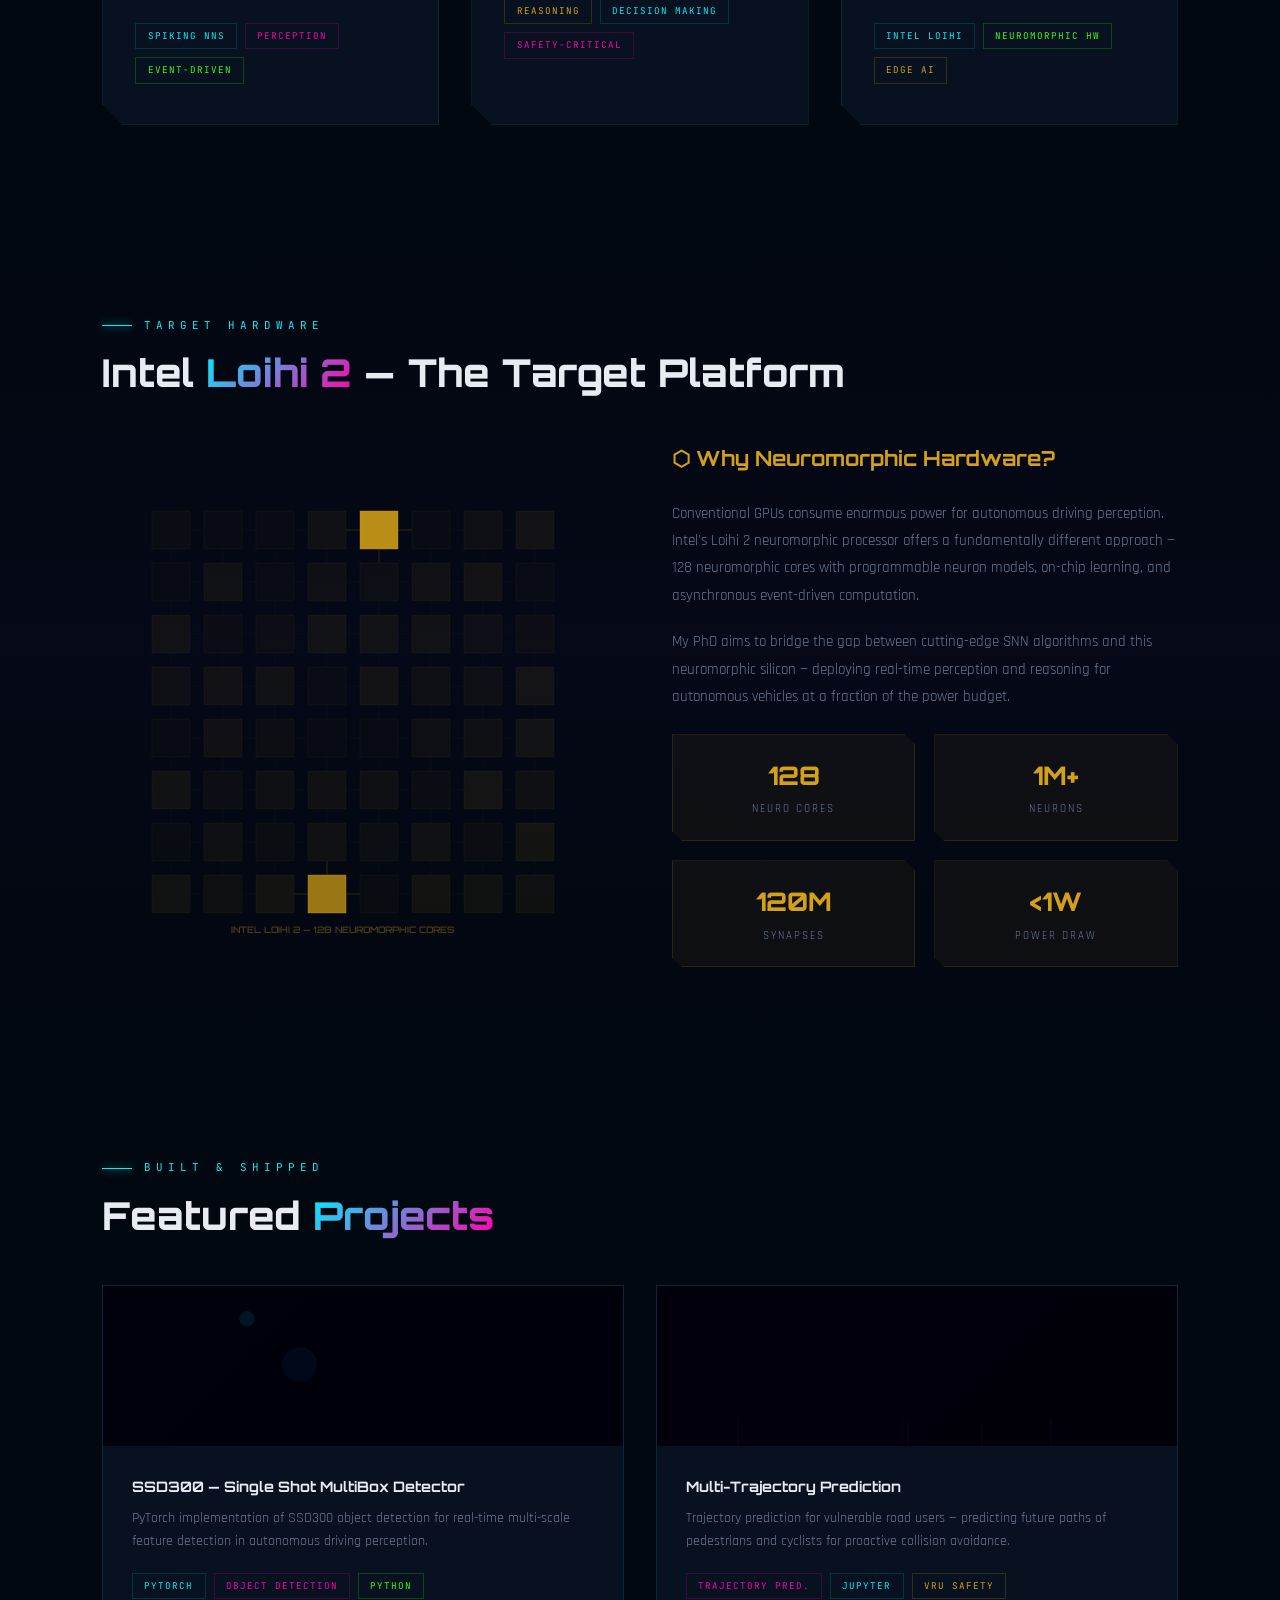
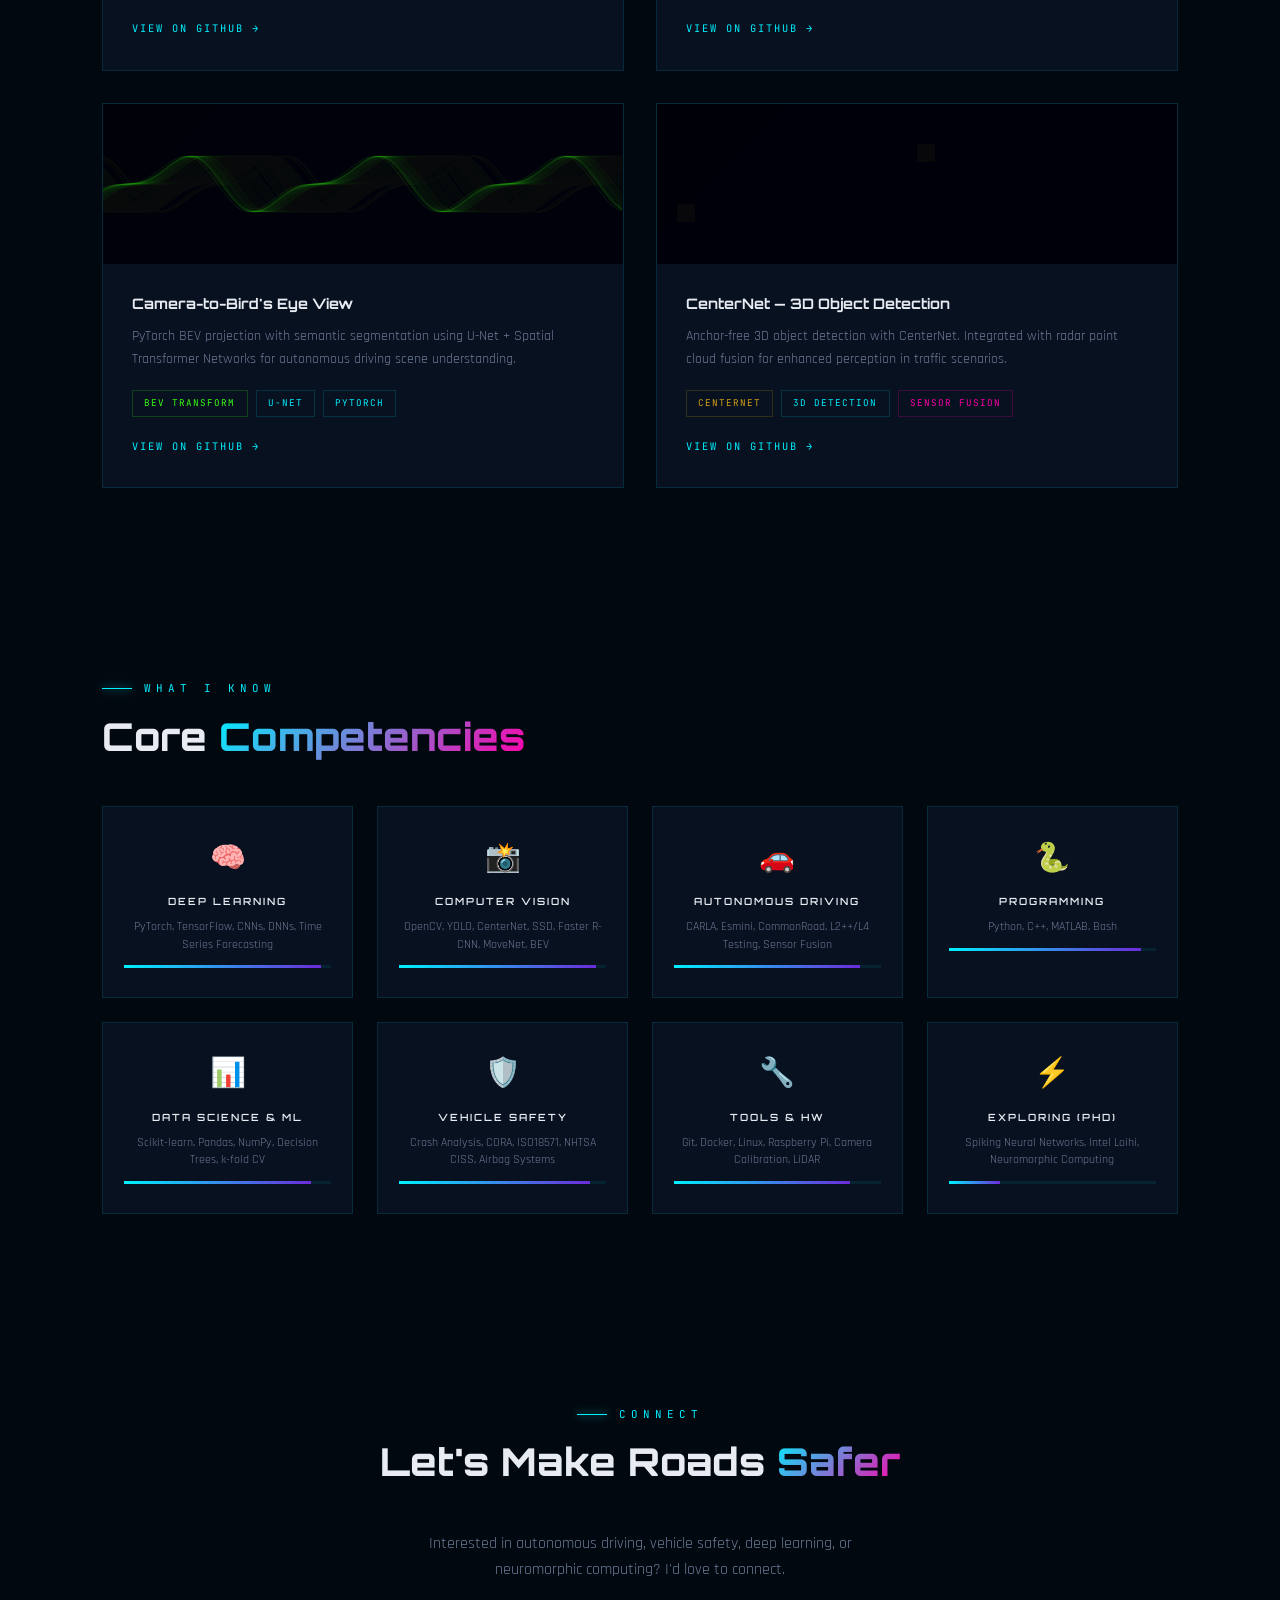
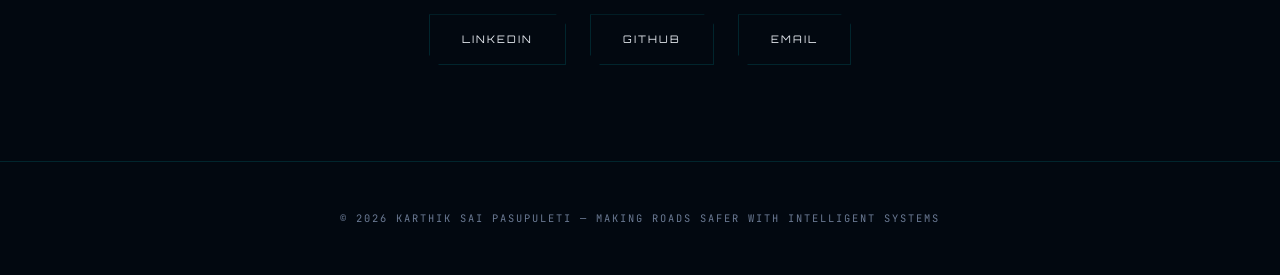
==== commit 1d3b6084: "Update email address in contact links" ====
--- a/index.html
+++ b/index.html
@@ -608,7 +608,7 @@
   <div class="contact-links">
     <a href="https://www.linkedin.com/in/karthik-sai-pasupuleti-28a301226/" target="_blank" class="cl">LinkedIn</a>
     <a href="https://github.com/kap2403" target="_blank" class="cl">GitHub</a>
-    <a href="mailto:karthik.pasupuleti@thi.de" class="cl">Email</a>
+    <a href="mailto:karthiksai.pasupuleti@thi.de" class="cl">Email</a>
   </div>
 </section>
 
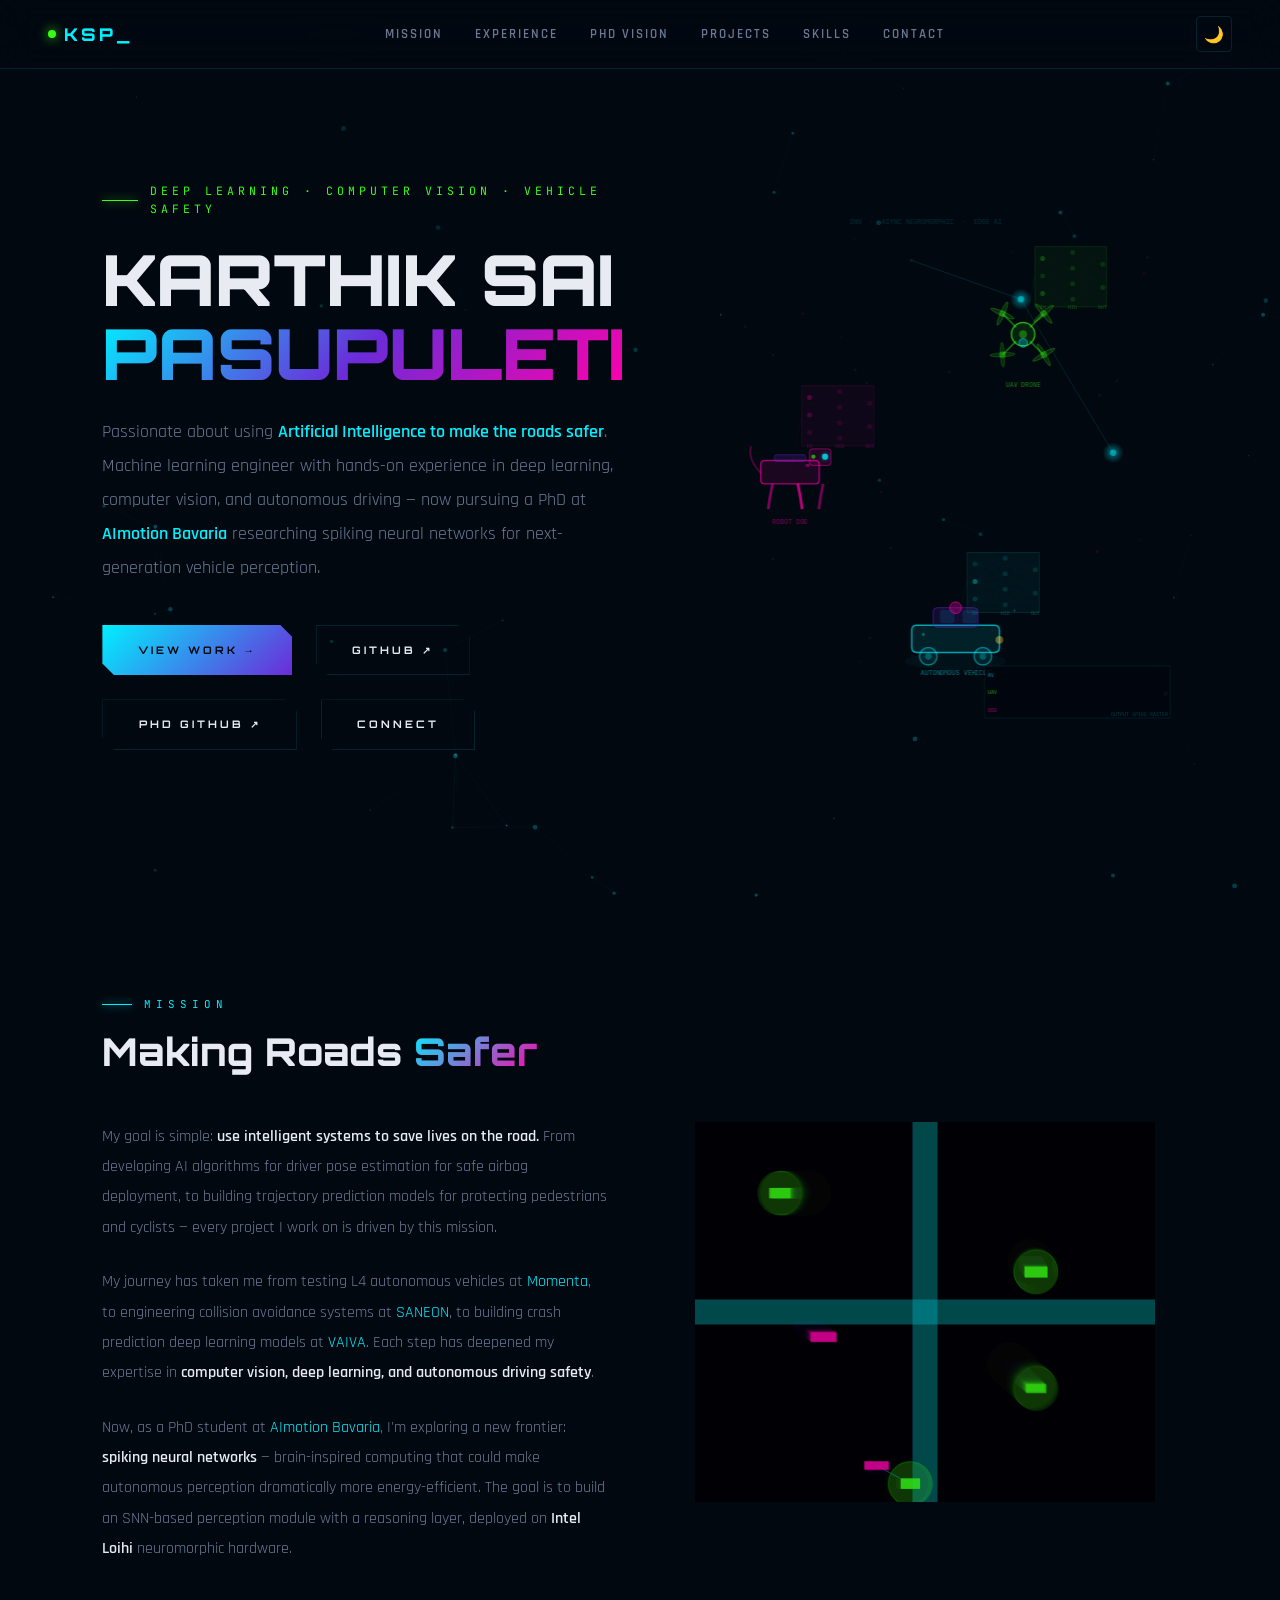
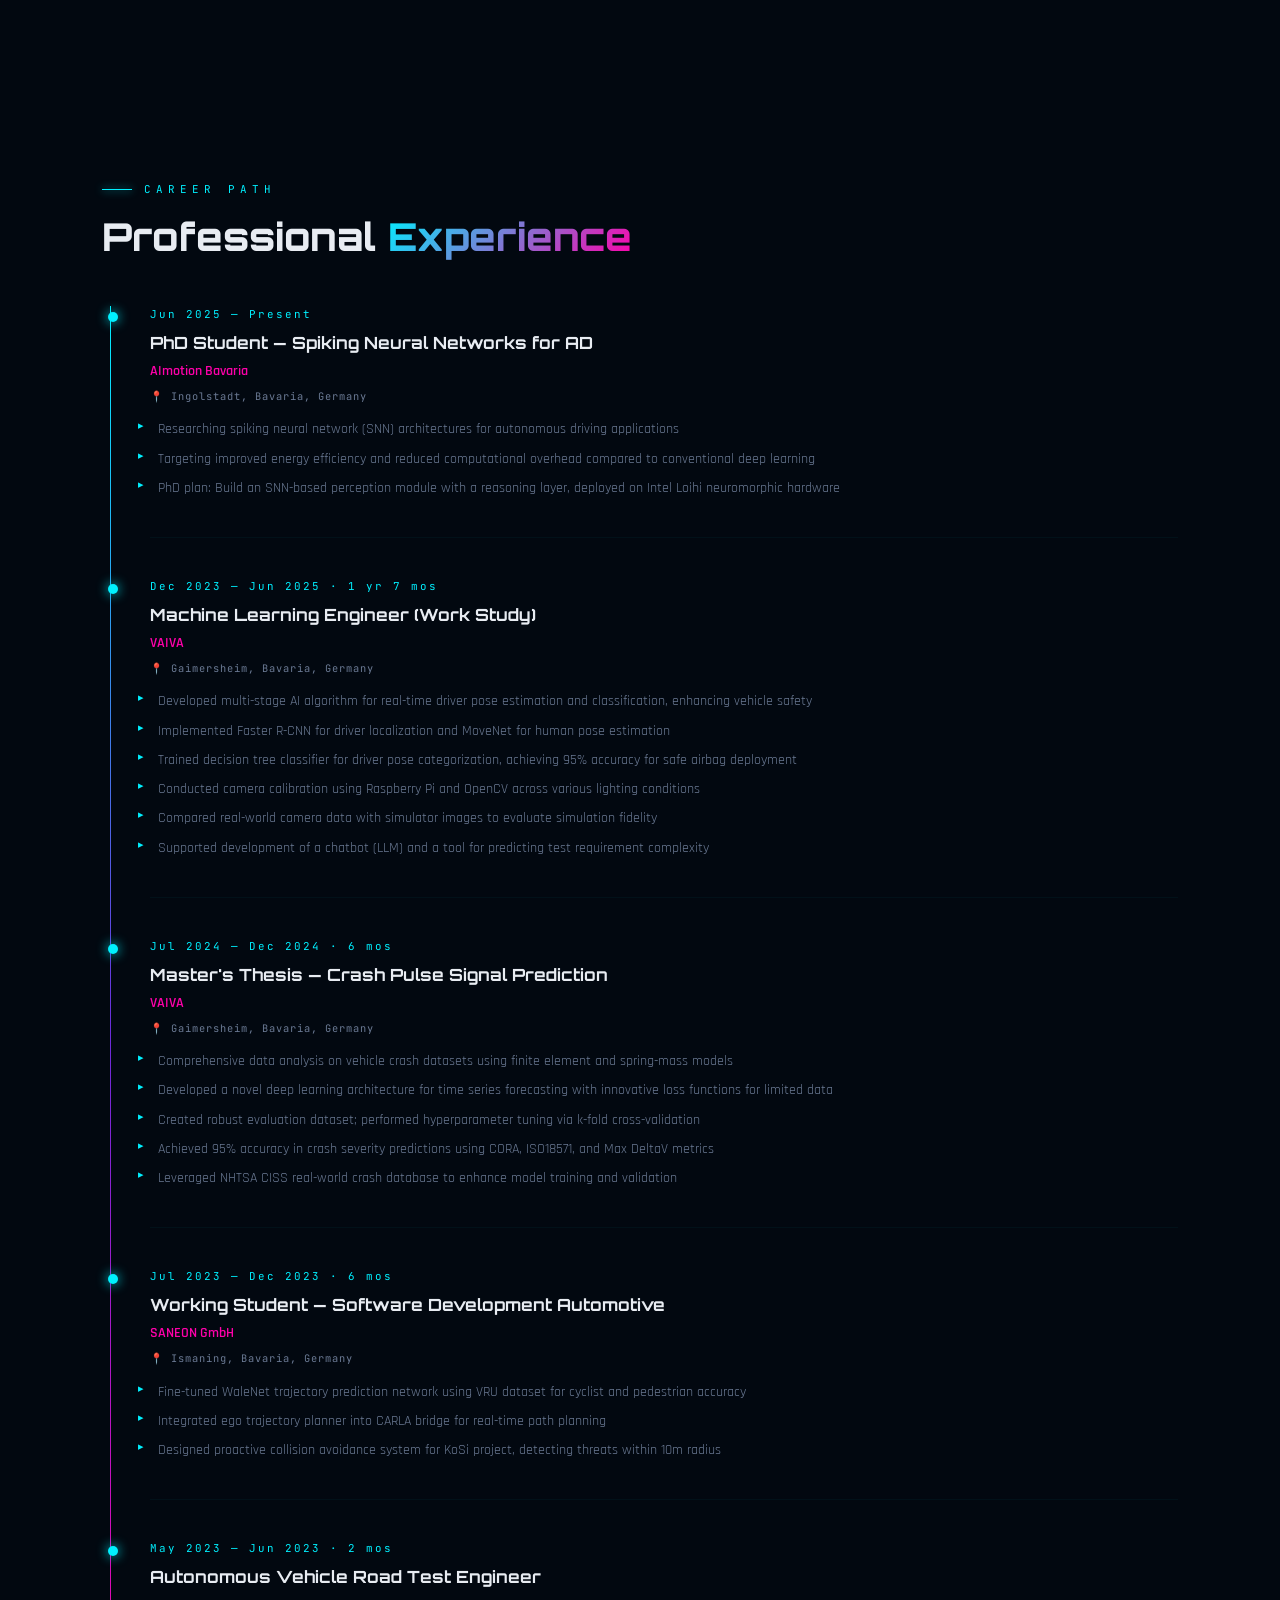
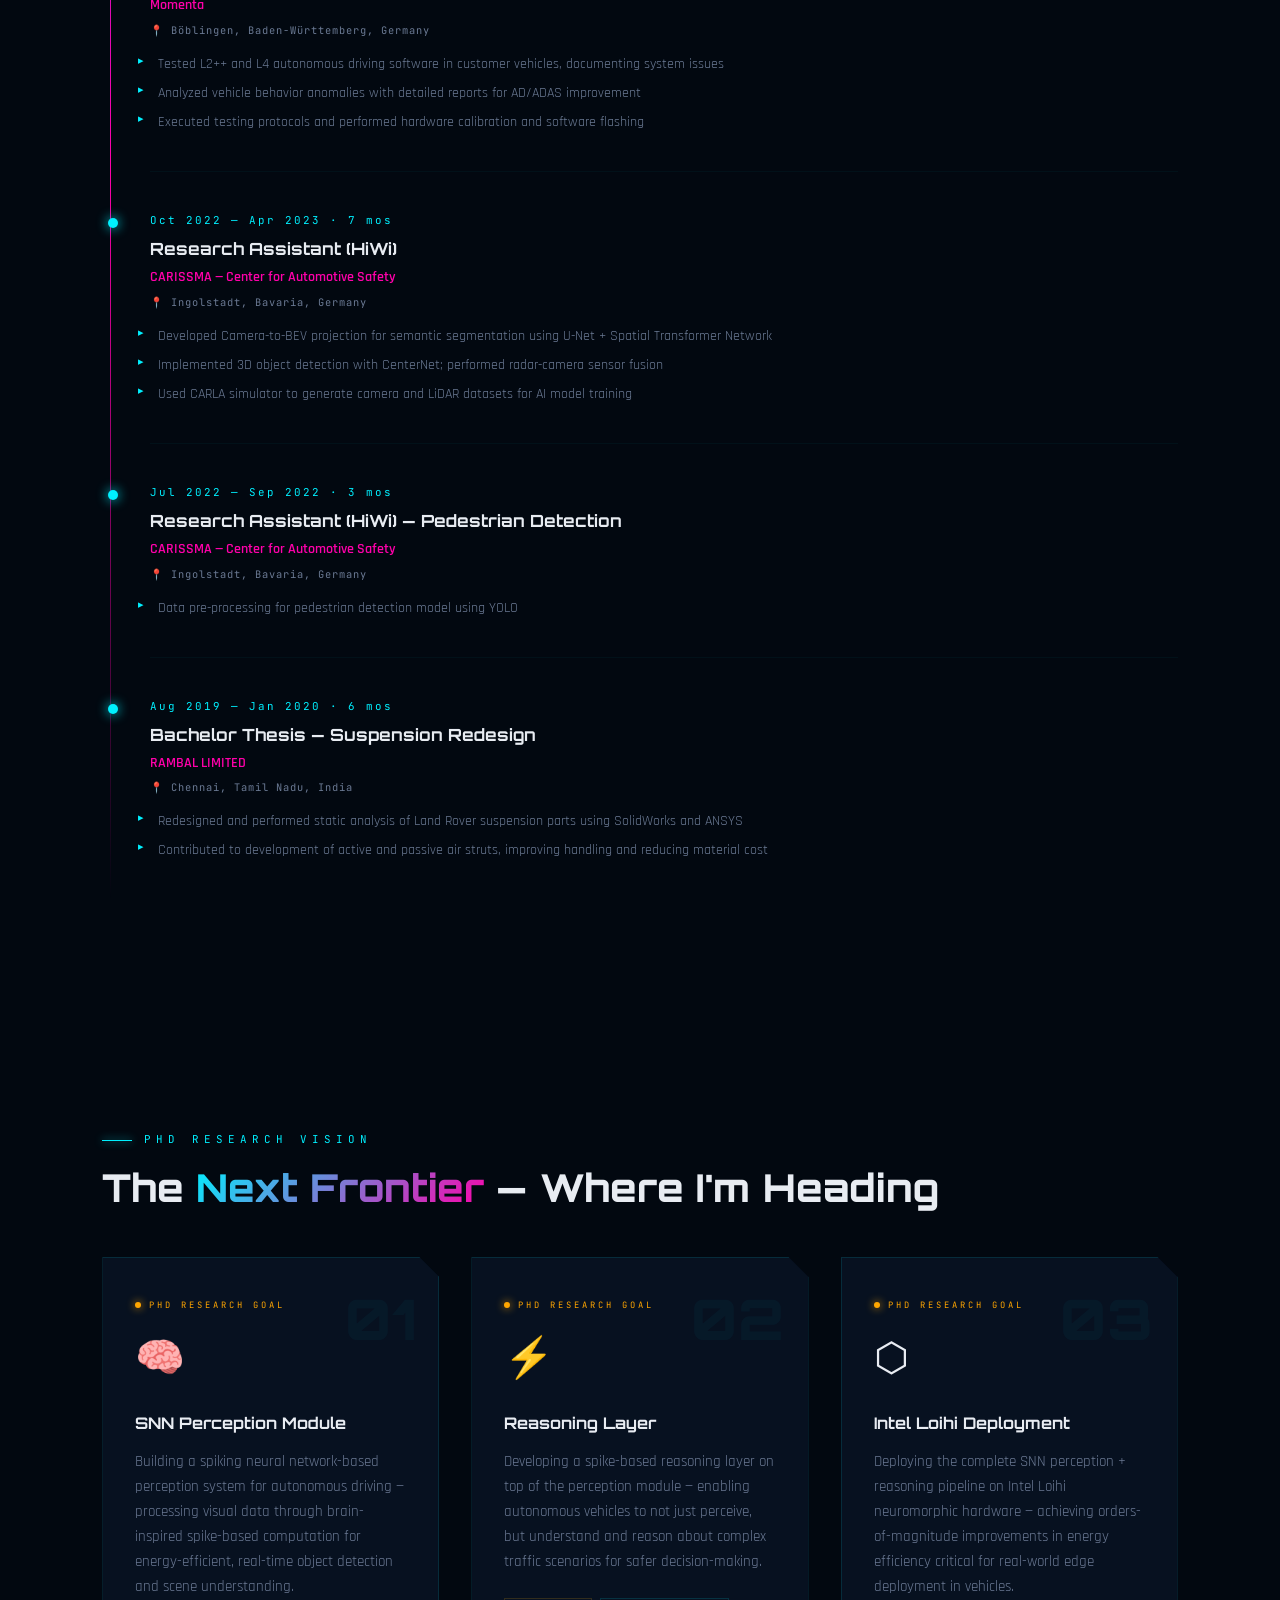
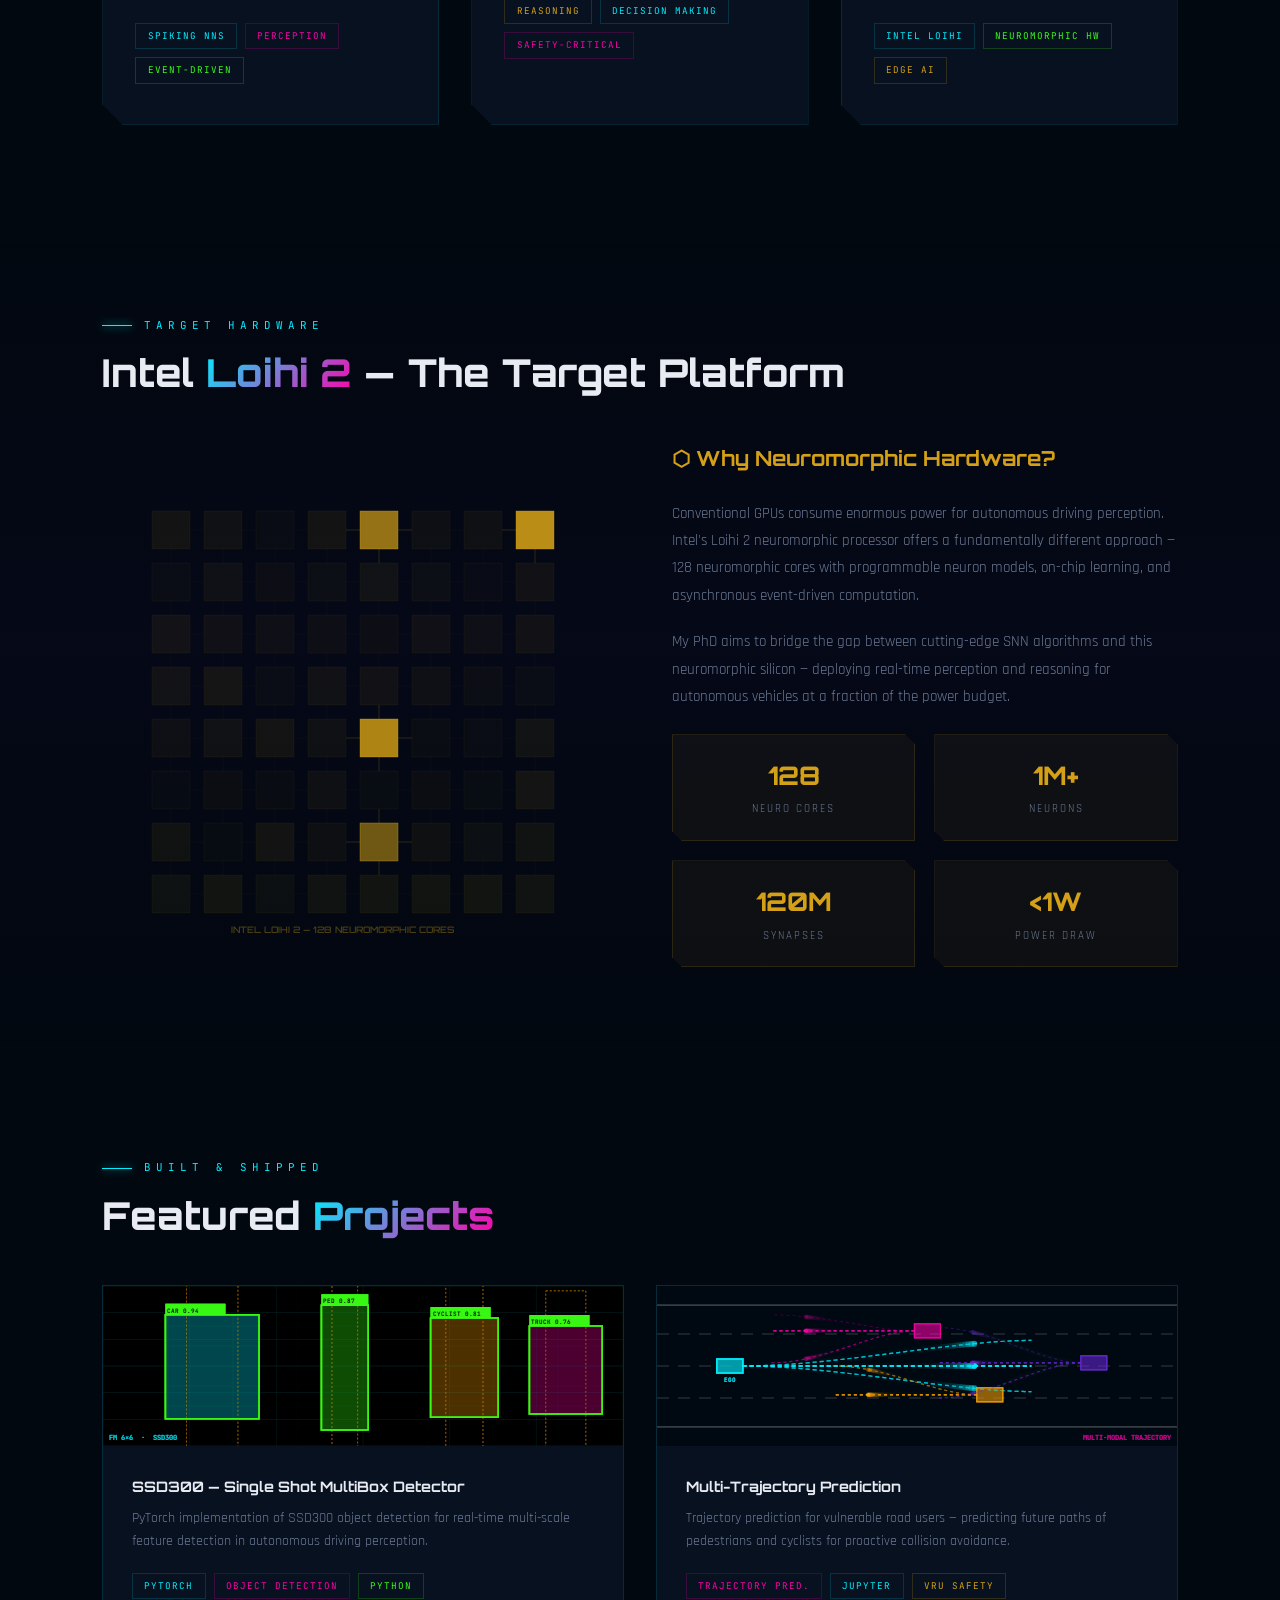
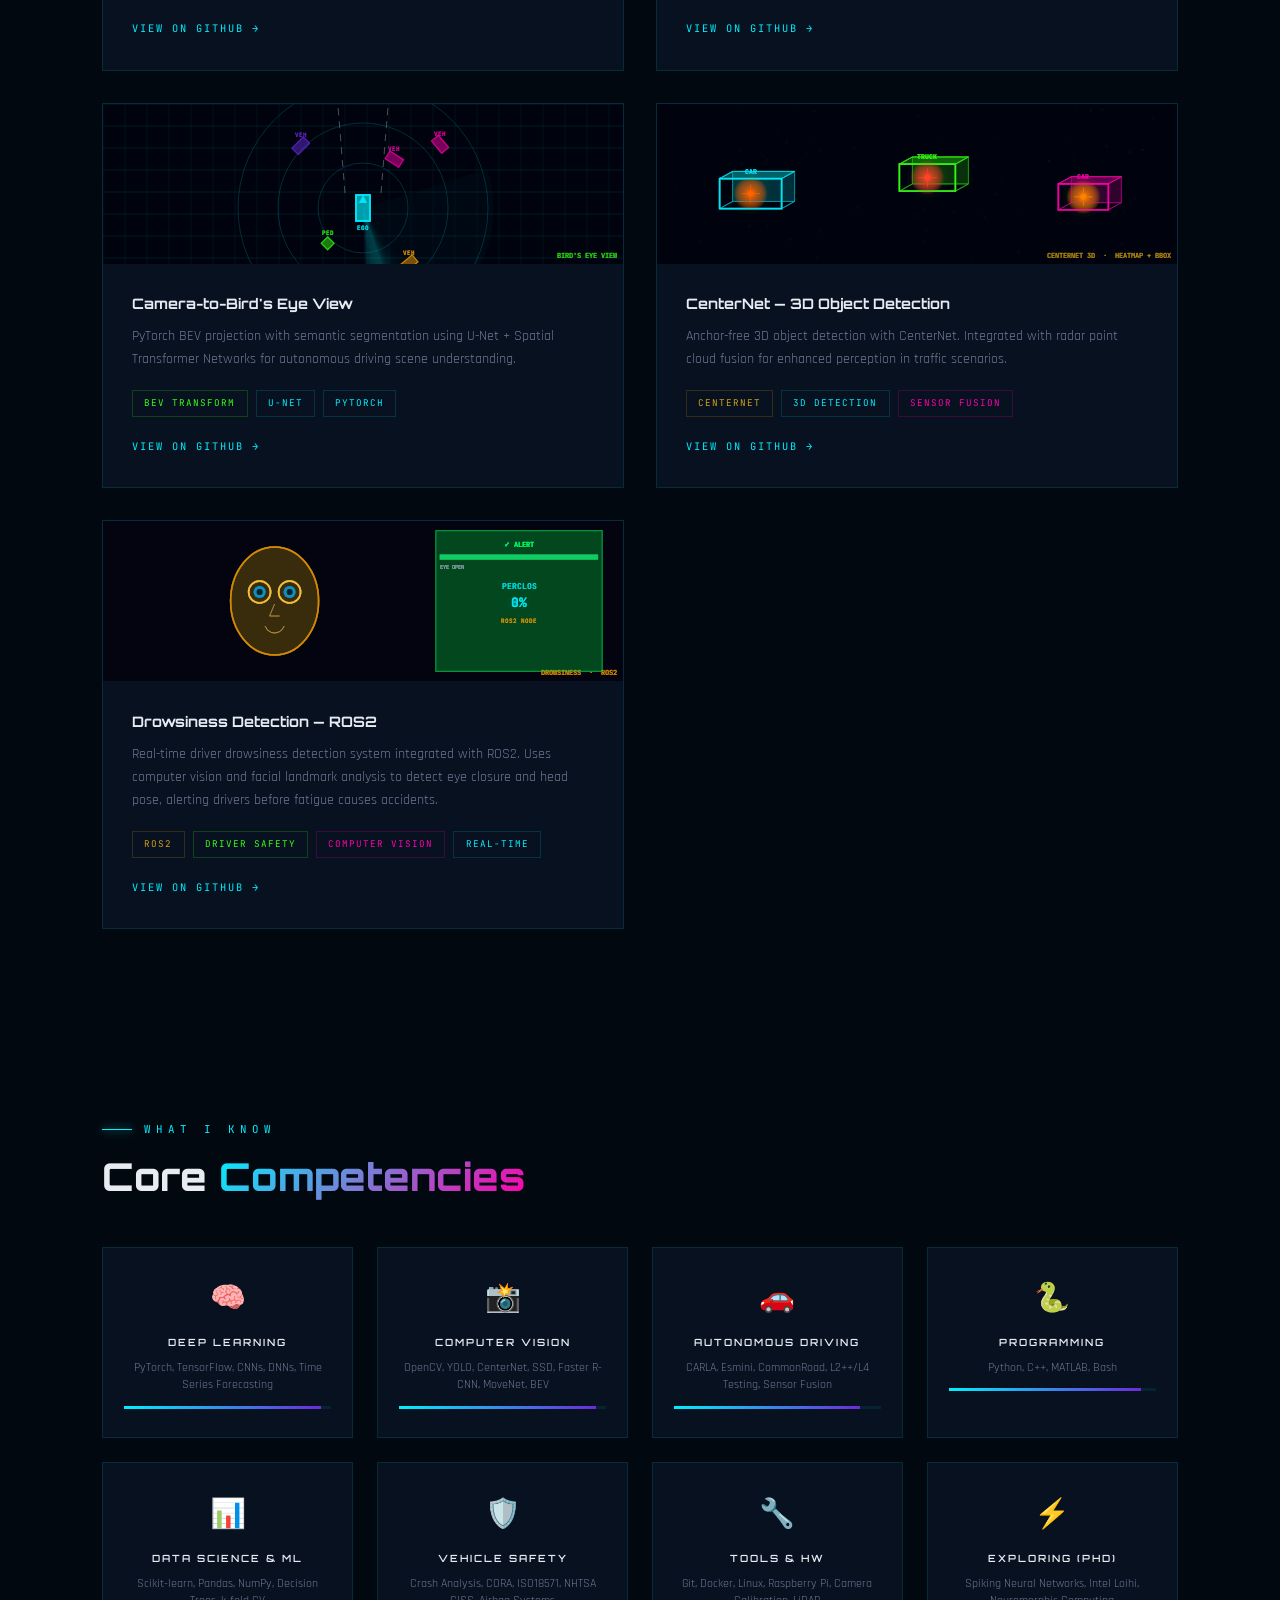
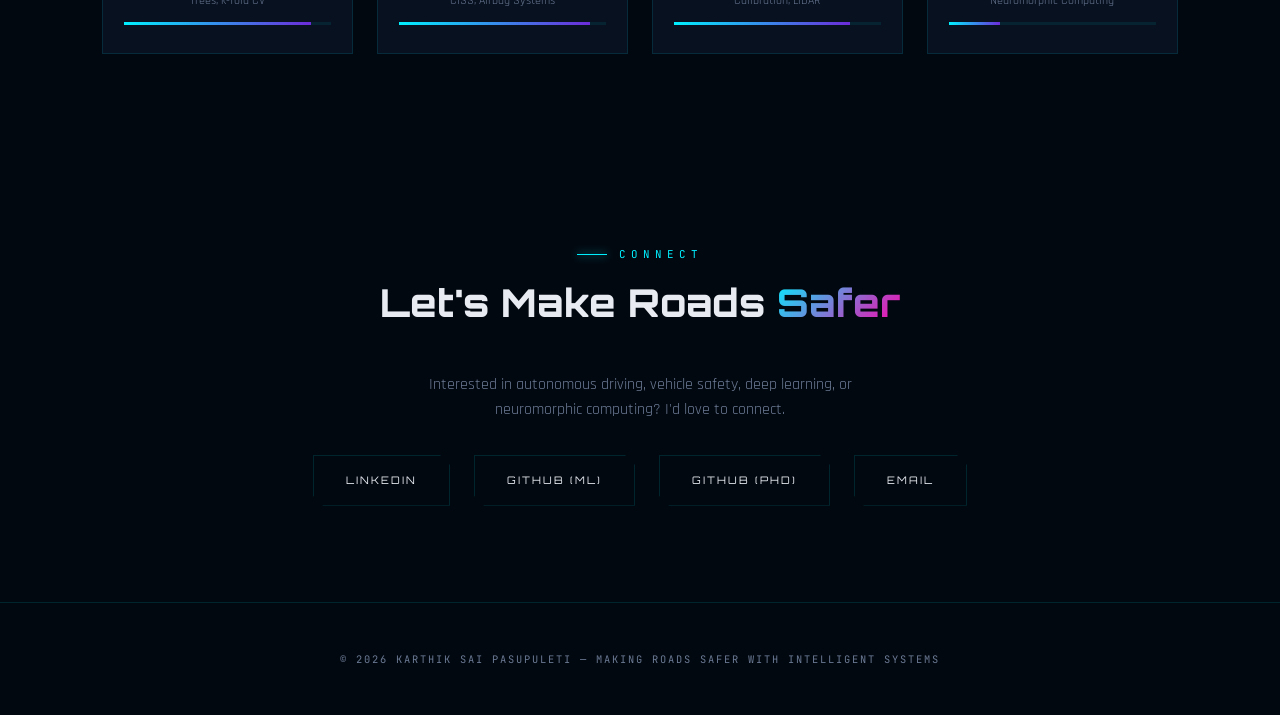
==== commit 7baad9de: "updated the github details" ====
--- a/index.html
+++ b/index.html
@@ -18,7 +18,26 @@
   --text-dim: #6b7a94;
   --glass-bg: rgba(10, 22, 40, 0.72);
   --glass-border: rgba(0, 240, 255, 0.12);
-}
+  --nav-bg: rgba(2, 8, 16, 0.75);
+}
+
+[data-theme="light"] {
+  --bg-deep: #f0f4fa;
+  --spike-cyan: #0077aa;
+  --spike-magenta: #cc0077;
+  --spike-green: #1a8c00;
+  --spike-amber: #b87200;
+  --synapse-purple: #5b1fbb;
+  --loihi-gold: #9a6e00;
+  --text-primary: #0f1a2e;
+  --text-dim: #4a5a74;
+  --glass-bg: rgba(255, 255, 255, 0.82);
+  --glass-border: rgba(0, 119, 170, 0.2);
+  --nav-bg: rgba(240, 244, 250, 0.9);
+}
+
+[data-theme="light"] body { background: var(--bg-deep); }
+[data-theme="light"] #neuralCanvas { opacity: 0.35; }
 
 *, *::before, *::after { margin: 0; padding: 0; box-sizing: border-box; }
 html { scroll-behavior: smooth; }
@@ -49,7 +68,7 @@
   padding: 1rem 3rem;
   display: flex; justify-content: space-between; align-items: center;
   backdrop-filter: blur(20px);
-  background: rgba(2, 8, 16, 0.75);
+  background: var(--nav-bg);
   border-bottom: 1px solid var(--glass-border);
 }
 .nav-logo {
@@ -73,6 +92,15 @@
 }
 .nav-links a:hover { color: var(--spike-cyan); }
 .mobile-menu { display: none; background: none; border: none; color: var(--spike-cyan); font-size: 1.5rem; cursor: pointer; }
+.theme-toggle {
+  background: none; border: 1px solid var(--glass-border);
+  color: var(--spike-cyan); font-size: 1rem; cursor: pointer;
+  width: 36px; height: 36px; border-radius: 4px;
+  display: flex; align-items: center; justify-content: center;
+  transition: all .3s; flex-shrink: 0;
+}
+.theme-toggle:hover { border-color: var(--spike-cyan); background: rgba(0,240,255,.07); }
+.nav-right { display: flex; align-items: center; gap: 1rem; }
 
 /* ===== ALL CONTENT ===== */
 .content-wrapper {
@@ -83,9 +111,13 @@
 /* ===== HERO ===== */
 .hero {
   min-height: 100vh;
-  display: flex; flex-direction: column; justify-content: center;
+  display: grid; grid-template-columns: 1fr 1fr;
+  align-items: center; gap: 3rem;
   padding: 6rem 8vw 4rem;
 }
+.hero-content { display: flex; flex-direction: column; }
+.hero-vis-wrap { height: 520px; position: relative; }
+#heroVis { width: 100%; height: 100%; display: block; }
 .hero-tag {
   font-family: 'JetBrains Mono'; font-size: .72rem;
   color: var(--spike-green); letter-spacing: 4px;
@@ -323,7 +355,8 @@
   section { padding: 4rem 5vw; }
   .vision-grid, .proj-grid { grid-template-columns: 1fr; }
   .sk-grid { grid-template-columns: repeat(2, 1fr); }
-  .hero { padding: 6rem 5vw 4rem; }
+  .hero { padding: 6rem 5vw 4rem; grid-template-columns: 1fr; }
+  .hero-vis-wrap { height: 280px; }
   .hero-cta { flex-direction: column; }
   .contact-links { flex-direction: column; align-items: center; }
 }
@@ -343,25 +376,34 @@
     <li><a href="#skills">Skills</a></li>
     <li><a href="#contact">Contact</a></li>
   </ul>
-  <button class="mobile-menu" onclick="this.nextElementSibling?undefined:undefined;document.querySelector('.nav-links').style.display=document.querySelector('.nav-links').style.display==='flex'?'none':'flex'">☰</button>
+  <div class="nav-right">
+    <button class="theme-toggle" id="themeToggle" title="Toggle dark/light mode">🌙</button>
+    <button class="mobile-menu" onclick="document.querySelector('.nav-links').style.display=document.querySelector('.nav-links').style.display==='flex'?'none':'flex'">☰</button>
+  </div>
 </nav>
 
 <div class="content-wrapper">
 
 <!-- ===== HERO ===== -->
 <section class="hero" id="hero">
-  <div class="hero-tag"><span class="line"></span> Deep Learning · Computer Vision · Vehicle Safety</div>
-  <h1 class="hero-name">
-    <span class="first">KARTHIK SAI</span>
-    <span class="last">PASUPULETI</span>
-  </h1>
-  <p class="hero-subtitle">
-    Passionate about using <strong>Artificial Intelligence to make the roads safer</strong>. Machine learning engineer with hands-on experience in deep learning, computer vision, and autonomous driving — now pursuing a PhD at <strong>AImotion Bavaria</strong> researching spiking neural networks for next-generation vehicle perception.
-  </p>
-  <div class="hero-cta">
-    <a href="#projects" class="btn btn-primary">View Work →</a>
-    <a href="https://github.com/kap2403" target="_blank" class="btn btn-ghost">GitHub ↗</a>
-    <a href="#contact" class="btn btn-ghost">Connect</a>
+  <div class="hero-content">
+    <div class="hero-tag"><span class="line"></span> Deep Learning · Computer Vision · Vehicle Safety</div>
+    <h1 class="hero-name">
+      <span class="first">KARTHIK SAI</span>
+      <span class="last">PASUPULETI</span>
+    </h1>
+    <p class="hero-subtitle">
+      Passionate about using <strong>Artificial Intelligence to make the roads safer</strong>. Machine learning engineer with hands-on experience in deep learning, computer vision, and autonomous driving — now pursuing a PhD at <strong>AImotion Bavaria</strong> researching spiking neural networks for next-generation vehicle perception.
+    </p>
+    <div class="hero-cta">
+      <a href="#projects" class="btn btn-primary">View Work →</a>
+      <a href="https://github.com/kap2403" target="_blank" class="btn btn-ghost">GitHub ↗</a>
+      <a href="https://github.com/Karthik-Sai-Pasupuleti" target="_blank" class="btn btn-ghost">PhD GitHub ↗</a>
+      <a href="#contact" class="btn btn-ghost">Connect</a>
+    </div>
+  </div>
+  <div class="hero-vis-wrap">
+    <canvas id="heroVis"></canvas>
   </div>
 </section>
 
@@ -581,6 +623,15 @@
         <a href="https://github.com/kap2403/CenterNet-for-Object-Detection" target="_blank" class="proj-link">View on GitHub →</a>
       </div>
     </div>
+    <div class="proj">
+      <div class="proj-vis" style="background:linear-gradient(135deg,rgba(255,166,0,.1),rgba(57,255,20,.1))"><canvas class="pc" data-t="dws"></canvas></div>
+      <div class="proj-body">
+        <h3>Drowsiness Detection — ROS2</h3>
+        <p>Real-time driver drowsiness detection system integrated with ROS2. Uses computer vision and facial landmark analysis to detect eye closure and head pose, alerting drivers before fatigue causes accidents.</p>
+        <div class="tags" style="margin-bottom:1rem"><span class="tag gold">ROS2</span><span class="tag g">Driver Safety</span><span class="tag m">Computer Vision</span><span class="tag">Real-Time</span></div>
+        <a href="https://github.com/Karthik-Sai-Pasupuleti/drowsiness_detection_ros2" target="_blank" class="proj-link">View on GitHub →</a>
+      </div>
+    </div>
   </div>
 </section>
 
@@ -607,7 +658,8 @@
   <p style="color:var(--text-dim);margin-top:1rem;max-width:500px;text-align:center;margin-left:auto;margin-right:auto;">Interested in autonomous driving, vehicle safety, deep learning, or neuromorphic computing? I'd love to connect.</p>
   <div class="contact-links">
     <a href="https://www.linkedin.com/in/karthik-sai-pasupuleti-28a301226/" target="_blank" class="cl">LinkedIn</a>
-    <a href="https://github.com/kap2403" target="_blank" class="cl">GitHub</a>
+    <a href="https://github.com/kap2403" target="_blank" class="cl">GitHub (ML)</a>
+    <a href="https://github.com/Karthik-Sai-Pasupuleti" target="_blank" class="cl">GitHub (PhD)</a>
     <a href="mailto:karthiksai.pasupuleti@thi.de" class="cl">Email</a>
   </div>
 </section>
@@ -658,18 +710,479 @@
     requestAnimationFrame(draw)}draw();
 })();
 
-// Project canvases
+// ── Helpers ─────────────────────────────────────────────────────────────────
+function bez3(p0,p1,p2,p3,t){return Math.pow(1-t,3)*p0+3*Math.pow(1-t,2)*t*p1+3*(1-t)*t*t*p2+t*t*t*p3;}
+function rr(ctx,x,y,w,h,r){ctx.beginPath();ctx.moveTo(x+r,y);ctx.lineTo(x+w-r,y);ctx.quadraticCurveTo(x+w,y,x+w,y+r);ctx.lineTo(x+w,y+h-r);ctx.quadraticCurveTo(x+w,y+h,x+w-r,y+h);ctx.lineTo(x+r,y+h);ctx.quadraticCurveTo(x,y+h,x,y+h-r);ctx.lineTo(x,y+r);ctx.quadraticCurveTo(x,y,x+r,y);ctx.closePath();}
+
+// ── SSD300 — multi-scale detection ──────────────────────────────────────────
+function drawSSD(ctx,W,H,tick){
+  ctx.fillStyle='rgba(0,0,0,0.18)';ctx.fillRect(0,0,W,H);
+  // Scene objects
+  const objs=[
+    {x:W*.12,y:H*.18,w:W*.18,h:H*.65,col:'rgba(0,240,255,',lab:'CAR',sc:.94},
+    {x:W*.42,y:H*.12,w:W*.09,h:H*.78,col:'rgba(57,255,20,',lab:'PED',sc:.87},
+    {x:W*.63,y:H*.20,w:W*.13,h:H*.62,col:'rgba(255,166,0,',lab:'CYCLIST',sc:.81},
+    {x:W*.82,y:H*.25,w:W*.14,h:H*.55,col:'rgba(255,0,170,',lab:'TRUCK',sc:.76},
+  ];
+  objs.forEach(o=>{ctx.fillStyle=o.col+'0.07)';ctx.fillRect(o.x,o.y,o.w,o.h);});
+  // Feature-map grid cycling through SSD scales
+  const scales=[8,6,4,3,2,1];
+  const phase=Math.floor(tick/55)%scales.length;
+  const gn=scales[phase];const cw=W/gn,ch=H/gn;
+  const ga=0.07+0.04*Math.sin(tick*.08);
+  ctx.strokeStyle=`rgba(0,240,255,${ga})`;ctx.lineWidth=.5;
+  for(let i=0;i<=gn;i++){ctx.beginPath();ctx.moveTo(i*cw,0);ctx.lineTo(i*cw,H);ctx.stroke();ctx.beginPath();ctx.moveTo(0,i*ch);ctx.lineTo(W,i*ch);ctx.stroke();}
+  // Anchor boxes (dashed, two aspect ratios per object)
+  if(Math.sin(tick*.018)>0){
+    objs.forEach(o=>{
+      [[1,1],[.55,1.8]].forEach(([aw,ah])=>{
+        const ax=o.x+o.w/2-o.w*aw/2,ay=o.y+o.h/2-o.h*ah/2;
+        ctx.setLineDash([2,2]);ctx.strokeStyle='rgba(255,166,0,.22)';ctx.lineWidth=.8;
+        ctx.strokeRect(ax,ay,o.w*aw,o.h*ah);ctx.setLineDash([]);
+      });
+    });
+  }
+  // Detection boxes (pulsing)
+  const da=Math.max(0,Math.sin(tick*.022));
+  objs.forEach(o=>{
+    ctx.strokeStyle=`rgba(57,255,20,${da*.9})`;ctx.lineWidth=1.5;ctx.strokeRect(o.x,o.y,o.w,o.h);
+    const lw=Math.min(o.w,60);
+    ctx.fillStyle=`rgba(57,255,20,${da*.85})`;ctx.fillRect(o.x,o.y-11,lw,11);
+    ctx.fillStyle=`rgba(0,0,0,${da*.95})`;ctx.font='500 6px "JetBrains Mono"';ctx.textAlign='left';
+    ctx.fillText(`${o.lab} ${o.sc}`,o.x+2,o.y-2);
+  });
+  // Scale label
+  ctx.font='600 7px "JetBrains Mono"';ctx.fillStyle='rgba(0,240,255,.5)';ctx.textAlign='left';ctx.fillText(`FM ${gn}×${gn}  ·  SSD300`,6,H-6);
+}
+
+// ── Multi-trajectory prediction ──────────────────────────────────────────────
+function drawTraj(ctx,W,H,tick){
+  ctx.fillStyle='rgba(4,10,20,.2)';ctx.fillRect(0,0,W,H);
+  // Road markings
+  ctx.strokeStyle='rgba(255,255,255,.05)';ctx.lineWidth=1;ctx.setLineDash([12,9]);
+  [H*.3,H*.5,H*.7].forEach(ly=>{ctx.beginPath();ctx.moveTo(0,ly);ctx.lineTo(W,ly);ctx.stroke();});
+  ctx.setLineDash([]);
+  ctx.strokeStyle='rgba(255,255,255,.07)';ctx.lineWidth=1.2;
+  ctx.beginPath();ctx.moveTo(0,H*.12);ctx.lineTo(W,H*.12);ctx.stroke();
+  ctx.beginPath();ctx.moveTo(0,H*.88);ctx.lineTo(W,H*.88);ctx.stroke();
+  const VW=26,VH=14,prog=(tick%90)/90;
+  // Ego vehicle
+  const ex=W*.14,ey=H*.5;
+  ctx.fillStyle='rgba(0,240,255,.25)';ctx.fillRect(ex-VW/2,ey-VH/2,VW,VH);
+  ctx.strokeStyle='rgba(0,240,255,.9)';ctx.lineWidth=1.5;ctx.strokeRect(ex-VW/2,ey-VH/2,VW,VH);
+  ctx.font='500 6px "JetBrains Mono"';ctx.fillStyle='rgba(0,240,255,.7)';ctx.textAlign='center';ctx.fillText('EGO',ex,ey+VH/2+9);
+  // Ego trajectories
+  [{dy:0,a:.7,w:2},{dy:-H*.16,a:.4,w:1.2},{dy:H*.16,a:.4,w:1.2}].forEach(tr=>{
+    const ex2=ex+VW/2,ey2=ey,ex3=ex+W*.58,ey3=ey+tr.dy;
+    ctx.beginPath();ctx.moveTo(ex2,ey2);ctx.bezierCurveTo(ex2+W*.18,ey2,ex3-W*.15,ey3,ex3,ey3);
+    ctx.strokeStyle=`rgba(0,240,255,${tr.a})`;ctx.lineWidth=tr.w;ctx.setLineDash([4,3]);ctx.stroke();ctx.setLineDash([]);
+    const bx=bez3(ex2,ex2+W*.18,ex3-W*.15,ex3,prog);const by=bez3(ey2,ey2,ey3,ey3,prog);
+    ctx.beginPath();ctx.arc(bx,by,3,0,Math.PI*2);ctx.fillStyle=`rgba(0,240,255,${tr.a+.2})`;ctx.fill();
+  });
+  // Other vehicles + their trajectories
+  const others=[
+    {x:W*.52,y:H*.28,col:'rgba(255,0,170,',trajs:[{dy:0,p:.65},{dy:H*.2,p:.25},{dy:-H*.1,p:.1}]},
+    {x:W*.64,y:H*.68,col:'rgba(255,166,0,',trajs:[{dy:0,p:.7},{dy:-H*.18,p:.3}]},
+    {x:W*.84,y:H*.48,col:'rgba(108,43,217,',trajs:[{dy:0,p:.55},{dy:H*.22,p:.3},{dy:-H*.22,p:.15}]},
+  ];
+  others.forEach(v=>{
+    ctx.fillStyle=`${v.col}.2)`;ctx.fillRect(v.x-VW/2,v.y-VH/2,VW,VH);
+    ctx.strokeStyle=`${v.col}.75)`;ctx.lineWidth=1;ctx.strokeRect(v.x-VW/2,v.y-VH/2,VW,VH);
+    v.trajs.forEach(tr=>{
+      const tx=v.x-W*.3,ty=v.y+tr.dy;
+      ctx.beginPath();ctx.moveTo(v.x-VW/2,v.y);ctx.bezierCurveTo(v.x-W*.1,v.y,tx+W*.1,ty,tx,ty);
+      ctx.strokeStyle=`${v.col}${tr.p*.75})`;ctx.lineWidth=.8+tr.p*1.2;ctx.setLineDash([3,3]);ctx.stroke();ctx.setLineDash([]);
+      const bx2=bez3(v.x-VW/2,v.x-W*.1,tx+W*.1,tx,prog);const by2=bez3(v.y,v.y,ty,ty,prog);
+      ctx.beginPath();ctx.arc(bx2,by2,2.2,0,Math.PI*2);ctx.fillStyle=`${v.col}${tr.p+.15})`;ctx.fill();
+    });
+  });
+  ctx.font='600 7px "JetBrains Mono"';ctx.fillStyle='rgba(255,0,170,.45)';ctx.textAlign='right';ctx.fillText('MULTI-MODAL TRAJECTORY',W-6,H-6);
+}
+
+// ── Camera-to-BEV ─────────────────────────────────────────────────────────────
+function drawBEV(ctx,W,H,tick){
+  ctx.fillStyle='rgba(4,10,20,.18)';ctx.fillRect(0,0,W,H);
+  const cx=W*.5,cy=H*.65;
+  // Ground grid
+  ctx.strokeStyle='rgba(0,240,255,.035)';ctx.lineWidth=.5;
+  for(let gx=0;gx<W;gx+=22){ctx.beginPath();ctx.moveTo(gx,0);ctx.lineTo(gx,H);ctx.stroke();}
+  for(let gy=0;gy<H;gy+=22){ctx.beginPath();ctx.moveTo(0,gy);ctx.lineTo(W,gy);ctx.stroke();}
+  // Range rings
+  [45,85,125].forEach(r=>{ctx.beginPath();ctx.arc(cx,cy,r,0,Math.PI*2);ctx.strokeStyle='rgba(0,240,255,.07)';ctx.lineWidth=.5;ctx.stroke();});
+  // Radar sweep
+  const sw=(tick*.022)%(Math.PI*2);
+  ctx.beginPath();ctx.moveTo(cx,cy);ctx.arc(cx,cy,130,sw-.3,sw);ctx.fillStyle='rgba(0,240,255,.05)';ctx.fill();
+  // Lane lines ahead of ego
+  ctx.strokeStyle='rgba(255,255,255,.07)';ctx.lineWidth=1;ctx.setLineDash([7,6]);
+  [-18,18].forEach(lx=>{ctx.beginPath();ctx.moveTo(cx+lx,cy-15);ctx.lineTo(cx+lx*1.4,0);ctx.stroke();});
+  ctx.setLineDash([]);
+  // Surrounding objects
+  const objs=[
+    {a:Math.PI/5.5,d:58,w:16,h:9,col:'rgba(255,0,170,',lab:'VEH'},
+    {a:Math.PI*.78,d:72,w:16,h:9,col:'rgba(255,166,0,',lab:'VEH'},
+    {a:Math.PI*1.25,d:50,w:9,h:9,col:'rgba(57,255,20,',lab:'PED'},
+    {a:Math.PI*1.75,d:88,w:16,h:9,col:'rgba(108,43,217,',lab:'VEH'},
+    {a:Math.PI*.28,d:100,w:16,h:9,col:'rgba(255,0,170,',lab:'VEH'},
+  ];
+  objs.forEach(o=>{
+    const ox=cx+Math.sin(o.a)*o.d,oy=cy-Math.cos(o.a)*o.d;
+    const objAngle=Math.atan2(ox-cx,cy-oy);
+    const norm=((objAngle-sw+Math.PI*6)%(Math.PI*2));
+    const lit=norm<0.45;
+    ctx.save();ctx.translate(ox,oy);ctx.rotate(o.a);
+    ctx.fillStyle=`${o.col}${lit?.35:.14})`;ctx.fillRect(-o.w/2,-o.h/2,o.w,o.h);
+    ctx.strokeStyle=`${o.col}${lit?.9:.4})`;ctx.lineWidth=lit?1.5:1;ctx.strokeRect(-o.w/2,-o.h/2,o.w,o.h);
+    ctx.restore();
+    ctx.font='500 6px "JetBrains Mono"';ctx.fillStyle=`${o.col}.55)`;ctx.textAlign='center';ctx.fillText(o.lab,ox,oy-o.h/2-4);
+  });
+  // Ego vehicle (top-down)
+  ctx.fillStyle='rgba(0,240,255,.25)';ctx.fillRect(cx-7,cy-13,14,26);
+  ctx.strokeStyle='rgba(0,240,255,.9)';ctx.lineWidth=1.5;ctx.strokeRect(cx-7,cy-13,14,26);
+  ctx.beginPath();ctx.moveTo(cx,cy-13);ctx.lineTo(cx-4,cy-5);ctx.lineTo(cx+4,cy-5);ctx.closePath();
+  ctx.fillStyle='rgba(0,240,255,.7)';ctx.fill();
+  ctx.font='500 6px "JetBrains Mono"';ctx.fillStyle='rgba(0,240,255,.7)';ctx.textAlign='center';ctx.fillText('EGO',cx,cy+22);
+  ctx.font='600 7px "JetBrains Mono"';ctx.fillStyle='rgba(57,255,20,.45)';ctx.textAlign='right';ctx.fillText("BIRD'S EYE VIEW",W-6,H-6);
+}
+
+// ── CenterNet 3D ─────────────────────────────────────────────────────────────
+function drawCenterNet(ctx,W,H,tick){
+  ctx.fillStyle='rgba(4,8,18,.18)';ctx.fillRect(0,0,W,H);
+  // Point cloud drift
+  if(tick%3===0){for(let i=0;i<6;i++){ctx.beginPath();ctx.arc(Math.random()*W,Math.random()*H,Math.random()*1.5,0,Math.PI*2);ctx.fillStyle=`rgba(100,150,200,${Math.random()*.25+.04})`;ctx.fill();}}
+  const dz=13;
+  const objs3d=[
+    {x:W*.18,y:H*.56,w:62,h:30,col:'rgba(0,240,255,',hcol:'rgba(255,100,0,',lab:'CAR'},
+    {x:W*.52,y:H*.46,w:56,h:27,col:'rgba(57,255,20,',hcol:'rgba(255,70,40,',lab:'TRUCK'},
+    {x:W*.82,y:H*.58,w:50,h:26,col:'rgba(255,0,170,',hcol:'rgba(255,130,0,',lab:'CAR'},
+  ];
+  objs3d.forEach(o=>{
+    // Back face
+    ctx.beginPath();ctx.moveTo(o.x-o.w/2+dz,o.y-o.h/2-dz*.55);ctx.lineTo(o.x+o.w/2+dz,o.y-o.h/2-dz*.55);ctx.lineTo(o.x+o.w/2+dz,o.y+o.h/2-dz*.55);ctx.lineTo(o.x-o.w/2+dz,o.y+o.h/2-dz*.55);ctx.closePath();
+    ctx.fillStyle=`${o.col}.04)`;ctx.fill();ctx.strokeStyle=`${o.col}.28)`;ctx.lineWidth=.7;ctx.stroke();
+    // Top face
+    ctx.beginPath();ctx.moveTo(o.x-o.w/2,o.y-o.h/2);ctx.lineTo(o.x+o.w/2,o.y-o.h/2);ctx.lineTo(o.x+o.w/2+dz,o.y-o.h/2-dz*.55);ctx.lineTo(o.x-o.w/2+dz,o.y-o.h/2-dz*.55);ctx.closePath();
+    ctx.fillStyle=`${o.col}.06)`;ctx.fill();ctx.strokeStyle=`${o.col}.45)`;ctx.lineWidth=.8;ctx.stroke();
+    // Front face
+    ctx.strokeStyle=`${o.col}.75)`;ctx.lineWidth=1.4;ctx.strokeRect(o.x-o.w/2,o.y-o.h/2,o.w,o.h);
+    // Vertical edges
+    [[o.x-o.w/2,o.y-o.h/2],[o.x+o.w/2,o.y-o.h/2],[o.x-o.w/2,o.y+o.h/2],[o.x+o.w/2,o.y+o.h/2]].forEach(([bx,by])=>{
+      ctx.beginPath();ctx.moveTo(bx,by);ctx.lineTo(bx+dz,by-dz*.55);ctx.strokeStyle=`${o.col}.35)`;ctx.lineWidth=.7;ctx.stroke();
+    });
+    // Heatmap blob at center
+    const hr=16+5*Math.abs(Math.sin(tick*.05));
+    const g=ctx.createRadialGradient(o.x,o.y,0,o.x,o.y,hr);
+    g.addColorStop(0,`${o.hcol}.75)`);g.addColorStop(.4,`${o.hcol}.3)`);g.addColorStop(1,`${o.hcol}0)`);
+    ctx.beginPath();ctx.arc(o.x,o.y,hr,0,Math.PI*2);ctx.fillStyle=g;ctx.fill();
+    // Center crosshair
+    ctx.beginPath();ctx.arc(o.x,o.y,3,0,Math.PI*2);ctx.fillStyle=`${o.hcol}.9)`;ctx.fill();
+    ctx.strokeStyle=`${o.hcol}.6)`;ctx.lineWidth=.8;
+    ctx.beginPath();ctx.moveTo(o.x-9,o.y);ctx.lineTo(o.x+9,o.y);ctx.stroke();
+    ctx.beginPath();ctx.moveTo(o.x,o.y-9);ctx.lineTo(o.x,o.y+9);ctx.stroke();
+    // Class label
+    ctx.font='bold 6.5px "JetBrains Mono"';ctx.fillStyle=`${o.col}.75)`;ctx.textAlign='center';ctx.fillText(o.lab,o.x,o.y-o.h/2-5);
+  });
+  ctx.font='600 7px "JetBrains Mono"';ctx.fillStyle='rgba(212,160,23,.45)';ctx.textAlign='right';ctx.fillText('CENTERNET 3D  ·  HEATMAP + BBOX',W-6,H-6);
+}
+
+// ── Drowsiness Detection ROS2 ─────────────────────────────────────────────────
+function drawDrowsiness(ctx,W,H,tick){
+  ctx.fillStyle='rgba(4,8,18,.15)';ctx.fillRect(0,0,W,H);
+  const fx=W*.33,fy=H*.5;
+  const eyeV=Math.max(.04,Math.abs(Math.sin(tick*.022)));
+  const drowsy=eyeV<.18;
+  // Face
+  ctx.beginPath();ctx.ellipse(fx,fy,44,54,0,0,Math.PI*2);
+  ctx.strokeStyle=drowsy?'rgba(255,30,60,.55)':'rgba(255,166,0,.42)';ctx.lineWidth=1.5;ctx.stroke();
+  ctx.fillStyle=drowsy?'rgba(255,30,60,.04)':'rgba(255,166,0,.04)';ctx.fill();
+  // Eyes
+  [-15,15].forEach(ex=>{
+    const ey2=fy-9;
+    ctx.beginPath();ctx.ellipse(fx+ex,ey2,11,11*eyeV,0,0,Math.PI*2);
+    ctx.strokeStyle=drowsy?'rgba(255,30,60,.85)':'rgba(255,200,60,.75)';ctx.lineWidth=1.5;ctx.stroke();
+    if(eyeV>.12){
+      ctx.beginPath();ctx.ellipse(fx+ex,ey2,6,6*eyeV,0,0,Math.PI*2);ctx.fillStyle='rgba(0,180,255,.35)';ctx.fill();
+      ctx.beginPath();ctx.arc(fx+ex,ey2,3*eyeV,0,Math.PI*2);ctx.fillStyle='rgba(0,0,0,.6)';ctx.fill();
+    }
+    if(drowsy){ctx.beginPath();ctx.ellipse(fx+ex,ey2-3,11,7,0,0,Math.PI);ctx.fillStyle='rgba(255,30,60,.22)';ctx.fill();}
+  });
+  // Nose
+  ctx.beginPath();ctx.moveTo(fx,fy+3);ctx.lineTo(fx-5,fy+15);ctx.lineTo(fx+5,fy+15);
+  ctx.strokeStyle='rgba(255,200,100,.18)';ctx.lineWidth=1;ctx.stroke();
+  // Mouth
+  ctx.beginPath();drowsy?ctx.ellipse(fx,fy+27,12,7,0,0,Math.PI):ctx.arc(fx,fy+22,10,.1*Math.PI,.9*Math.PI);
+  ctx.strokeStyle='rgba(255,200,100,.22)';ctx.lineWidth=1;ctx.stroke();
+  // Status panel
+  const px=W*.64,py=H*.06,pw=W*.32,ph=H*.88;
+  ctx.fillStyle=drowsy?'rgba(255,20,50,.12)':'rgba(0,200,80,.07)';ctx.fillRect(px,py,pw,ph);
+  ctx.strokeStyle=drowsy?'rgba(255,20,50,.5)':'rgba(0,200,80,.3)';ctx.lineWidth=1;ctx.strokeRect(px,py,pw,ph);
+  const pcx=px+pw/2;
+  ctx.font='bold 7px "JetBrains Mono"';ctx.fillStyle=drowsy?'rgba(255,60,60,.95)':'rgba(0,255,100,.85)';ctx.textAlign='center';
+  ctx.fillText(drowsy?'⚠ DROWSY':'✓ ALERT',pcx,py+16);
+  // Eye openness bar
+  ctx.fillStyle='rgba(80,90,110,.4)';ctx.fillRect(px+4,py+24,pw-8,5);
+  ctx.fillStyle=drowsy?'rgba(255,30,60,.75)':'rgba(0,240,100,.65)';ctx.fillRect(px+4,py+24,(pw-8)*eyeV,5);
+  ctx.font='500 5.5px "JetBrains Mono"';ctx.fillStyle='rgba(180,190,210,.45)';ctx.textAlign='left';ctx.fillText('EYE OPEN',px+4,py+38);
+  // PERCLOS
+  ctx.font='bold 8px "JetBrains Mono"';ctx.fillStyle=drowsy?'rgba(255,60,60,.75)':'rgba(0,240,255,.55)';ctx.textAlign='center';ctx.fillText('PERCLOS',pcx,py+58);
+  ctx.font='bold 13px "JetBrains Mono"';ctx.fillStyle=drowsy?'rgba(255,80,80,.95)':'rgba(0,240,255,.75)';ctx.fillText(`${Math.round((1-eyeV)*100)}%`,pcx,py+76);
+  ctx.font='500 6px "JetBrains Mono"';ctx.fillStyle='rgba(255,166,0,.55)';ctx.fillText('ROS2 NODE',pcx,py+92);
+  if(drowsy&&Math.sin(tick*.18)>.5){ctx.fillStyle='rgba(255,0,50,.05)';ctx.fillRect(0,0,W,H);}
+  ctx.font='600 7px "JetBrains Mono"';ctx.fillStyle='rgba(255,166,0,.42)';ctx.textAlign='right';ctx.fillText('DROWSINESS  ·  ROS2',W-6,H-6);
+}
+
+// ── Project canvases dispatcher ───────────────────────────────────────────────
 document.querySelectorAll('.pc').forEach(cv=>{
-  cv.width=cv.parentElement.offsetWidth||400;cv.height=160;const x=cv.getContext('2d'),t=cv.dataset.t;
-  function d(){x.fillStyle='rgba(2,8,16,.06)';x.fillRect(0,0,cv.width,cv.height);
-  if(t==='net'&&Math.random()<.03){x.beginPath();x.arc(Math.random()*cv.width,Math.random()*cv.height,Math.random()*18+4,0,Math.PI*2);x.fillStyle=`rgba(0,240,255,${Math.random()*.12})`;x.fill()}
-  if(t==='spk'&&Math.random()<.08){const px=Math.random()*cv.width;x.beginPath();x.moveTo(px,cv.height);x.lineTo(px,cv.height-Math.random()*90);x.strokeStyle=`rgba(255,0,170,${Math.random()*.35})`;x.lineWidth=1;x.stroke()}
-  if(t==='wav'){const tm=Date.now()/1000;x.beginPath();for(let px=0;px<cv.width;px++){const py=80+Math.sin(px/30+tm)*22+Math.sin(px/15+tm*2)*10;px===0?x.moveTo(px,py):x.lineTo(px,py)}x.strokeStyle='rgba(57,255,20,.12)';x.lineWidth=1;x.stroke()}
-  if(t==='grd'&&Math.random()<.02){x.fillStyle=`rgba(212,160,23,${Math.random()*.15})`;x.fillRect(Math.floor(Math.random()*22)*20,Math.floor(Math.random()*8)*20,18,18)}
-  requestAnimationFrame(d)}d()});
+  cv.width=cv.parentElement.offsetWidth||400;cv.height=160;
+  const ctx=cv.getContext('2d'),type=cv.dataset.t;
+  let tick=0;
+  function d(){
+    switch(type){
+      case 'net': drawSSD(ctx,cv.width,cv.height,tick); break;
+      case 'spk': drawTraj(ctx,cv.width,cv.height,tick); break;
+      case 'wav': drawBEV(ctx,cv.width,cv.height,tick); break;
+      case 'grd': drawCenterNet(ctx,cv.width,cv.height,tick); break;
+      case 'dws': drawDrowsiness(ctx,cv.width,cv.height,tick); break;
+    }
+    tick++;requestAnimationFrame(d);
+  }d();
+});
+
+// ── Hero Visualization — Independent SNN Agents ─────────────────────────────
+(function(){
+  const c=document.getElementById('heroVis');if(!c)return;
+  const ctx=c.getContext('2d');let tick=0;
+  function resize(){c.width=c.offsetWidth||600;c.height=c.offsetHeight||520;}
+  resize();window.addEventListener('resize',resize);
+
+  // ─── LIF Neuron ─────────────────────────────────────────────────────────────
+  function mkN(rate){return{v:Math.random()*.4,ref:0,glow:0,fired:false,rate:rate||0};}
+  function stepN(n,ext){
+    n.fired=false;
+    if(n.ref>0){n.ref--;n.v*=.8;if(n.glow>0)n.glow--;return;}
+    n.v=n.v*.95+(Math.random()<n.rate?.5:0)+(ext||0);
+    if(n.glow>0)n.glow--;
+    if(n.v>=1){n.v=0;n.ref=12;n.glow=24;n.fired=true;}
+  }
+
+  // SNN: 9 neurons — 0..2 input, 3..6 hidden, 7..8 output
+  const SYN_DEF=[[0,3],[0,4],[1,3],[1,4],[1,5],[2,4],[2,5],[2,6],[3,7],[3,8],[4,7],[4,8],[5,8],[6,7],[6,8]];
+  // Neuron panel positions (relative to panel centre, in SNN units)
+  const NP=[[-44,-18],[-44,0],[-44,18],[-13,-24],[-13,-8],[-13,8],[-13,24],[18,-12],[18,12]];
+
+  function mkSNN(){
+    return{
+      N:Array.from({length:9},(_,i)=>mkN(i<3?.018:0)),
+      S:SYN_DEF.map(([f,t])=>({f,t,w:.14+Math.random()*.22,active:0}))
+    };
+  }
+  function stepSNN(snn){
+    const{N,S}=snn;
+    const ext=new Float32Array(9);
+    S.forEach(s=>{
+      if(N[s.f].fired){ext[s.t]+=s.w;s.active=16;}
+      else if(s.active>0)s.active--;
+    });
+    for(let i=0;i<9;i++)stepN(N[i],ext[i]);
+  }
+  function drawSNN(snn,px,py,rgb,sc){
+    const[r,g,b]=rgb;const{N,S}=snn;
+    ctx.fillStyle=`rgba(${r},${g},${b},.05)`;ctx.fillRect(px-52*sc,py-30*sc,74*sc,62*sc);
+    ctx.strokeStyle=`rgba(${r},${g},${b},.18)`;ctx.lineWidth=.6;ctx.strokeRect(px-52*sc,py-30*sc,74*sc,62*sc);
+    S.forEach(s=>{
+      const[ax,ay]=NP[s.f],[bx,by]=NP[s.t];const act=s.active/16;
+      ctx.beginPath();ctx.moveTo(px+ax*sc,py+ay*sc);ctx.lineTo(px+bx*sc,py+by*sc);
+      ctx.strokeStyle=`rgba(${r},${g},${b},${act>.01?.32*act:.05})`;ctx.lineWidth=act>.01?1.1:.35;ctx.stroke();
+    });
+    N.forEach((n,i)=>{
+      const nx=px+NP[i][0]*sc,ny=py+NP[i][1]*sc;const fr=n.glow/24;
+      if(fr>.02){const g2=ctx.createRadialGradient(nx,ny,0,nx,ny,10*fr+3);g2.addColorStop(0,`rgba(${r},${g},${b},${fr*.7})`);g2.addColorStop(1,`rgba(${r},${g},${b},0)`);ctx.beginPath();ctx.arc(nx,ny,10*fr+3,0,Math.PI*2);ctx.fillStyle=g2;ctx.fill();}
+      ctx.beginPath();ctx.arc(nx,ny,2.5+fr*2.5,0,Math.PI*2);ctx.fillStyle=`rgba(${r},${g},${b},${.12+n.v*.4+fr*.65})`;ctx.fill();
+    });
+    ctx.font='500 5px "JetBrains Mono"';ctx.textAlign='center';ctx.fillStyle=`rgba(${r},${g},${b},.28)`;
+    ctx.fillText('IN',px-44*sc,py+34*sc);ctx.fillText('HID',px-13*sc,py+34*sc);ctx.fillText('OUT',px+18*sc,py+34*sc);
+  }
+
+  // ─── Spike raster ────────────────────────────────────────────────────────────
+  const RLEN=90;const raster={av:[],drone:[],dog:[]};
+  function pushRaster(avS,drS,dgS){
+    [['av',avS],['drone',drS],['dog',dgS]].forEach(([k,s])=>{
+      raster[k].push(s.N.slice(7).some(n=>n.fired)?1:0);
+      if(raster[k].length>RLEN)raster[k].shift();
+    });
+  }
+  function drawRaster(){
+    const W=c.width,H=c.height;
+    const rw=Math.min(W*.44,185),rh=52,rx=W-rw-8,ry=H-rh-8;
+    ctx.fillStyle='rgba(2,5,14,.8)';ctx.fillRect(rx,ry,rw,rh);
+    ctx.strokeStyle='rgba(0,240,255,.14)';ctx.lineWidth=.6;ctx.strokeRect(rx,ry,rw,rh);
+    const rows=[{k:'av',r:0,g:240,b:255,lab:'AV '},{k:'drone',r:57,g:255,b:20,lab:'UAV'},{k:'dog',r:255,g:0,b:170,lab:'DOG'}];
+    rows.forEach((row,ri)=>{
+      const ry2=ry+3+ri*(rh/3),rh2=rh/3-2;
+      ctx.font='500 5.5px "JetBrains Mono"';ctx.fillStyle=`rgba(${row.r},${row.g},${row.b},.5)`;ctx.textAlign='left';ctx.fillText(row.lab,rx+3,ry2+8);
+      const data=raster[row.k],bw=(rw-28)/RLEN;
+      data.forEach((v,i)=>{if(v){ctx.fillStyle=`rgba(${row.r},${row.g},${row.b},.9)`;ctx.fillRect(rx+26+i*bw,ry2+1,Math.max(1,bw-.2),rh2-1);}});
+    });
+    ctx.font='500 5px "JetBrains Mono"';ctx.fillStyle='rgba(0,240,255,.22)';ctx.textAlign='right';ctx.fillText('OUTPUT SPIKE RASTER',rx+rw-2,ry+rh-2);
+  }
+
+  // ─── Background SNN field ────────────────────────────────────────────────────
+  const BGCOLS=[[0,240,255],[57,255,20],[255,0,170],[108,43,217]];
+  const BGN=Array.from({length:26},(_,i)=>({px:.05+Math.random()*.9,py:.05+Math.random()*.9,n:mkN(.008+Math.random()*.01),rgb:BGCOLS[i%4]}));
+  const BGS=[];
+  BGN.forEach((_,i)=>BGN.forEach((_2,j)=>{if(i!==j&&Math.random()<.09)BGS.push({f:i,t:j,active:0});}));
+  function stepBG(){
+    const ext=BGN.map(()=>0);
+    BGS.forEach(s=>{if(BGN[s.f].n.fired){ext[s.t]+=.22;s.active=18;}else if(s.active>0)s.active--;});
+    BGN.forEach((bn,i)=>stepN(bn.n,ext[i]));
+  }
+  function drawBG(){
+    const W=c.width,H=c.height;
+    BGS.forEach(s=>{
+      const a=BGN[s.f],b=BGN[s.t],act=s.active/18;
+      if(act<.01&&!a.n.fired)return;
+      const[r,g,bv]=a.rgb;
+      ctx.beginPath();ctx.moveTo(a.px*W,a.py*H);ctx.lineTo(b.px*W,b.py*H);
+      ctx.strokeStyle=`rgba(${r},${g},${bv},${act>.01?.22*act:.022})`;ctx.lineWidth=act>.01?.7:.25;ctx.stroke();
+    });
+    BGN.forEach(bn=>{
+      const nx=bn.px*W,ny=bn.py*H;const[r,g,b]=bn.rgb;const fr=bn.n.glow/24;
+      if(fr>.02){const g2=ctx.createRadialGradient(nx,ny,0,nx,ny,9*fr+3);g2.addColorStop(0,`rgba(${r},${g},${b},${fr*.55})`);g2.addColorStop(1,`rgba(${r},${g},${b},0)`);ctx.beginPath();ctx.arc(nx,ny,9*fr+3,0,Math.PI*2);ctx.fillStyle=g2;ctx.fill();}
+      ctx.beginPath();ctx.arc(nx,ny,1.5+fr*2,0,Math.PI*2);ctx.fillStyle=`rgba(${r},${g},${b},${.06+bn.n.v*.18+fr*.45})`;ctx.fill();
+    });
+  }
+
+  // ─── Chip grid ──────────────────────────────────────────────────────────────
+  function drawChipBg(){
+    const W=c.width,H=c.height;const gs=18;
+    ctx.strokeStyle='rgba(0,240,255,.022)';ctx.lineWidth=.4;
+    for(let gx=0;gx<W;gx+=gs){ctx.beginPath();ctx.moveTo(gx,0);ctx.lineTo(gx,H);ctx.stroke();}
+    for(let gy=0;gy<H;gy+=gs){ctx.beginPath();ctx.moveTo(0,gy);ctx.lineTo(W,gy);ctx.stroke();}
+    if(tick%5===0&&Math.random()>.65){const fx=Math.floor(Math.random()*W/gs)*gs,fy=Math.floor(Math.random()*H/gs)*gs;ctx.fillStyle='rgba(0,240,255,.035)';ctx.fillRect(fx,fy,gs,gs);}
+  }
+
+  // ─── Entity state ────────────────────────────────────────────────────────────
+  const AV={px:.5,py:.82,dir:1,snn:mkSNN(),rgb:[0,240,255]};
+  const DR={phase:0,px:.65,py:.22,snn:mkSNN(),rgb:[57,255,20]};
+  const DG={px:.18,py:.5,dir:1,snn:mkSNN(),rgb:[255,0,170]};
+
+  function moveAll(){
+    // AV drives horizontally
+    AV.px+=.00085*AV.dir;AV.py=.82+Math.sin(tick*.013)*.018;
+    if(AV.px>.9)AV.dir=-1;if(AV.px<.1)AV.dir=1;
+    // Drone flies lemniscate figure-8
+    DR.phase+=.013;const s=Math.sin(DR.phase),co=Math.cos(DR.phase),d=1+s*s;
+    DR.px=.62+.2*co/d;DR.py=.22+.09*s*co/d;
+    // Dog trots back and forth
+    DG.px+=.00075*DG.dir;DG.py=.5+Math.sin(tick*.02)*.014;
+    if(DG.px>.52)DG.dir=-1;if(DG.px<.08)DG.dir=1;
+  }
+
+  // SNN panel: upper-right of entity, clamped to canvas
+  function snnPos(ex,ey,W,H,sc){
+    let px=ex+64*sc,py=ey-60*sc;
+    px=Math.max(54*sc,Math.min(W-24*sc,px));
+    py=Math.max(34*sc,Math.min(H-36*sc,py));
+    return[px,py];
+  }
+
+  // ─── Entity drawing ──────────────────────────────────────────────────────────
+  function drawAV(x,y,sc){
+    ctx.save();ctx.translate(x,y);ctx.scale(sc,sc);
+    ctx.beginPath();ctx.ellipse(0,22,52,9,0,0,Math.PI*2);ctx.fillStyle='rgba(0,240,255,.04)';ctx.fill();
+    rr(ctx,-45,-15,90,28,5);ctx.fillStyle='rgba(0,240,255,.1)';ctx.fill();ctx.strokeStyle='rgba(0,240,255,.65)';ctx.lineWidth=1.5;ctx.stroke();
+    rr(ctx,-23,-33,46,20,4);ctx.fillStyle='rgba(108,43,217,.15)';ctx.fill();ctx.strokeStyle='rgba(108,43,217,.5)';ctx.lineWidth=1;ctx.stroke();
+    [[-16,-31,15,14,2],[7,-31,15,14,2]].forEach(([wx,wy,ww,wh,wr])=>{rr(ctx,wx,wy,ww,wh,wr);ctx.fillStyle='rgba(0,200,255,.12)';ctx.fill();});
+    [-28,28].forEach(wx=>{ctx.beginPath();ctx.ellipse(wx,17,9,9,0,0,Math.PI*2);ctx.fillStyle='rgba(0,240,255,.08)';ctx.fill();ctx.strokeStyle='rgba(0,240,255,.45)';ctx.lineWidth=1.5;ctx.stroke();ctx.beginPath();ctx.arc(wx,17,3.5,0,Math.PI*2);ctx.fillStyle='rgba(0,240,255,.28)';ctx.fill();});
+    ctx.beginPath();ctx.arc(45,0,4,0,Math.PI*2);ctx.fillStyle=`rgba(255,220,50,${.5+.3*Math.sin(tick*.05)})`;ctx.fill();
+    ctx.beginPath();ctx.arc(0,-33,6,0,Math.PI*2);ctx.fillStyle='rgba(255,0,170,.28)';ctx.fill();ctx.strokeStyle='rgba(255,0,170,.65)';ctx.lineWidth=1;ctx.stroke();
+    for(let a=0;a<8;a++){const ang=tick*.045+a*Math.PI/4;ctx.beginPath();ctx.moveTo(0,-33);ctx.lineTo(Math.cos(ang)*26,-33+Math.sin(ang)*10);ctx.strokeStyle='rgba(255,0,170,.06)';ctx.lineWidth=.6;ctx.stroke();}
+    ctx.font='600 7px "JetBrains Mono"';ctx.fillStyle='rgba(0,240,255,.4)';ctx.textAlign='center';ctx.fillText('AUTONOMOUS VEHICLE',0,36);
+    ctx.restore();
+  }
+
+  function drawDrone(x,y,sc){
+    ctx.save();ctx.translate(x,y);ctx.scale(sc,sc);
+    ctx.beginPath();ctx.arc(0,0,12,0,Math.PI*2);ctx.fillStyle='rgba(57,255,20,.1)';ctx.fill();ctx.strokeStyle='rgba(57,255,20,.65)';ctx.lineWidth=1.5;ctx.stroke();
+    ctx.beginPath();ctx.arc(0,0,4,0,Math.PI*2);ctx.fillStyle='rgba(57,255,20,.35)';ctx.fill();
+    [45,135,225,315].forEach(deg=>{
+      const rad=deg*Math.PI/180,ax=Math.cos(rad)*30,ay=Math.sin(rad)*30;
+      ctx.beginPath();ctx.moveTo(Math.cos(rad)*10,Math.sin(rad)*10);ctx.lineTo(ax,ay);ctx.strokeStyle='rgba(57,255,20,.4)';ctx.lineWidth=1.8;ctx.stroke();
+      ctx.beginPath();ctx.arc(ax,ay,3.5,0,Math.PI*2);ctx.fillStyle='rgba(57,255,20,.25)';ctx.fill();
+      const pa=tick*.18+deg;ctx.save();ctx.translate(ax,ay);ctx.rotate(pa);
+      ctx.beginPath();ctx.ellipse(0,0,13,2.2,0,0,Math.PI*2);ctx.fillStyle='rgba(57,255,20,.15)';ctx.fill();ctx.strokeStyle=`rgba(57,255,20,${.22+.1*Math.abs(Math.sin(pa))})`;ctx.lineWidth=.8;ctx.stroke();
+      ctx.rotate(Math.PI/2);ctx.beginPath();ctx.ellipse(0,0,13,2.2,0,0,Math.PI*2);ctx.fill();ctx.stroke();ctx.restore();
+    });
+    ctx.beginPath();ctx.arc(0,9,4.5,0,Math.PI*2);ctx.fillStyle='rgba(0,240,255,.28)';ctx.fill();ctx.strokeStyle='rgba(0,240,255,.55)';ctx.lineWidth=1;ctx.stroke();
+    for(let i=1;i<=3;i++){ctx.beginPath();ctx.ellipse(0,9+i*7,i*4.5,i*2,0,0,Math.PI*2);ctx.strokeStyle=`rgba(0,240,255,${.05-i*.013})`;ctx.lineWidth=.5;ctx.stroke();}
+    ctx.font='600 7px "JetBrains Mono"';ctx.fillStyle='rgba(57,255,20,.4)';ctx.textAlign='center';ctx.fillText('UAV DRONE',0,54);
+    ctx.restore();
+  }
+
+  function drawRoboDog(x,y,sc,dir){
+    ctx.save();ctx.translate(x,y);ctx.scale(sc*(dir<0?-1:1),sc);
+    const wk=Math.sin(tick*.07);
+    rr(ctx,-30,-13,60,24,4);ctx.fillStyle='rgba(255,0,170,.1)';ctx.fill();ctx.strokeStyle='rgba(255,0,170,.62)';ctx.lineWidth=1.5;ctx.stroke();
+    rr(ctx,-16,-19,32,7,2);ctx.fillStyle='rgba(108,43,217,.18)';ctx.fill();ctx.strokeStyle='rgba(108,43,217,.5)';ctx.lineWidth=.8;ctx.stroke();
+    rr(ctx,20,-25,22,17,3);ctx.fillStyle='rgba(255,0,170,.12)';ctx.fill();ctx.strokeStyle='rgba(255,0,170,.5)';ctx.lineWidth=1;ctx.stroke();
+    ctx.beginPath();ctx.arc(36,-17,3.2,0,Math.PI*2);ctx.fillStyle=`rgba(0,240,255,${.7+.25*Math.sin(tick*.04)})`;ctx.fill();
+    ctx.beginPath();ctx.arc(36,-17,6,0,Math.PI*2);ctx.fillStyle='rgba(0,240,255,.07)';ctx.fill();
+    ctx.beginPath();ctx.arc(24,-17,2.2,0,Math.PI*2);ctx.fillStyle='rgba(57,255,20,.6)';ctx.fill();
+    ctx.beginPath();ctx.moveTo(20,-8);ctx.lineTo(16,-8);ctx.strokeStyle='rgba(255,0,170,.4)';ctx.lineWidth=3;ctx.stroke();
+    [[-18,1],[8,-1]].forEach(([lx,ph])=>{
+      const ls=wk*(ph>0?1:-1)*9;
+      ctx.beginPath();ctx.moveTo(lx,11);ctx.lineTo(lx+ls*.3,24+Math.abs(ls)*.1);ctx.lineTo(lx+ls*.5,37);ctx.strokeStyle='rgba(255,0,170,.5)';ctx.lineWidth=2.8;ctx.lineJoin='round';ctx.stroke();
+      ctx.beginPath();ctx.moveTo(lx+26,11);ctx.lineTo(lx+26-ls*.3,24+Math.abs(ls)*.1);ctx.lineTo(lx+26-ls*.5,37);ctx.strokeStyle='rgba(255,0,170,.45)';ctx.lineWidth=2.8;ctx.stroke();
+    });
+    ctx.beginPath();ctx.moveTo(-30,0);ctx.quadraticCurveTo(-44,-8+wk*7,-40,-18+wk*10);ctx.strokeStyle='rgba(255,0,170,.3)';ctx.lineWidth=2;ctx.stroke();
+    ctx.save();ctx.scale(dir<0?-1:1,1);
+    ctx.font='600 7px "JetBrains Mono"';ctx.fillStyle='rgba(255,0,170,.4)';ctx.textAlign='center';ctx.fillText('ROBOT DOG',0,52);
+    ctx.restore();ctx.restore();
+  }
+
+  // ─── Main loop ───────────────────────────────────────────────────────────────
+  function draw(){
+    const W=c.width,H=c.height;
+    ctx.clearRect(0,0,W,H);
+    drawChipBg();
+    stepSNN(AV.snn);stepSNN(DR.snn);stepSNN(DG.snn);
+    stepBG();
+    pushRaster(AV.snn,DR.snn,DG.snn);
+    moveAll();
+    const avX=AV.px*W,avY=AV.py*H,drX=DR.px*W,drY=DR.py*H,dgX=DG.px*W,dgY=DG.py*H;
+    const sc=Math.min(W,H)/520;
+    drawBG();
+    // Draw each entity with its own SNN panel — no links between entities
+    const[avPx,avPy]=snnPos(avX,avY,W,H,sc);
+    ctx.beginPath();ctx.moveTo(avX,avY-14*sc);ctx.lineTo(avPx-52*sc,avPy);ctx.strokeStyle='rgba(0,240,255,.1)';ctx.lineWidth=.5;ctx.stroke();
+    drawSNN(AV.snn,avPx,avPy,AV.rgb,sc);drawAV(avX,avY,sc);
+    const[drPx,drPy]=snnPos(drX,drY,W,H,sc);
+    ctx.beginPath();ctx.moveTo(drX,drY);ctx.lineTo(drPx-52*sc,drPy);ctx.strokeStyle='rgba(57,255,20,.1)';ctx.lineWidth=.5;ctx.stroke();
+    drawSNN(DR.snn,drPx,drPy,DR.rgb,sc);drawDrone(drX,drY,sc);
+    const[dgPx,dgPy]=snnPos(dgX,dgY,W,H,sc);
+    ctx.beginPath();ctx.moveTo(dgX,dgY);ctx.lineTo(dgPx-52*sc,dgPy);ctx.strokeStyle='rgba(255,0,170,.1)';ctx.lineWidth=.5;ctx.stroke();
+    drawSNN(DG.snn,dgPx,dgPy,DG.rgb,sc);drawRoboDog(dgX,dgY,sc,DG.dir);
+    drawRaster();
+    ctx.font=`600 ${Math.max(7,Math.round(W/70))}px "JetBrains Mono"`;ctx.fillStyle='rgba(0,240,255,.14)';ctx.textAlign='center';
+    ctx.fillText('SNN  \u00b7  ASYNC NEUROMORPHIC  \u00b7  EDGE AI',W/2,H*.035);
+    tick++;requestAnimationFrame(draw);
+  }
+  draw();
+})();
 
 // Nav scroll
 addEventListener('scroll',()=>{document.getElementById('nav').classList.toggle('scrolled',scrollY>50)});
+
+// Dark / Light mode toggle
+(function(){
+  const btn=document.getElementById('themeToggle');
+  const saved=localStorage.getItem('theme')||'dark';
+  if(saved==='light'){document.documentElement.setAttribute('data-theme','light');btn.textContent='☀️';}
+  btn.addEventListener('click',()=>{
+    const cur=document.documentElement.getAttribute('data-theme');
+    if(cur==='light'){document.documentElement.removeAttribute('data-theme');btn.textContent='🌙';localStorage.setItem('theme','dark');}
+    else{document.documentElement.setAttribute('data-theme','light');btn.textContent='☀️';localStorage.setItem('theme','light');}
+  });
+})();
 </script>
 </body>
 </html>
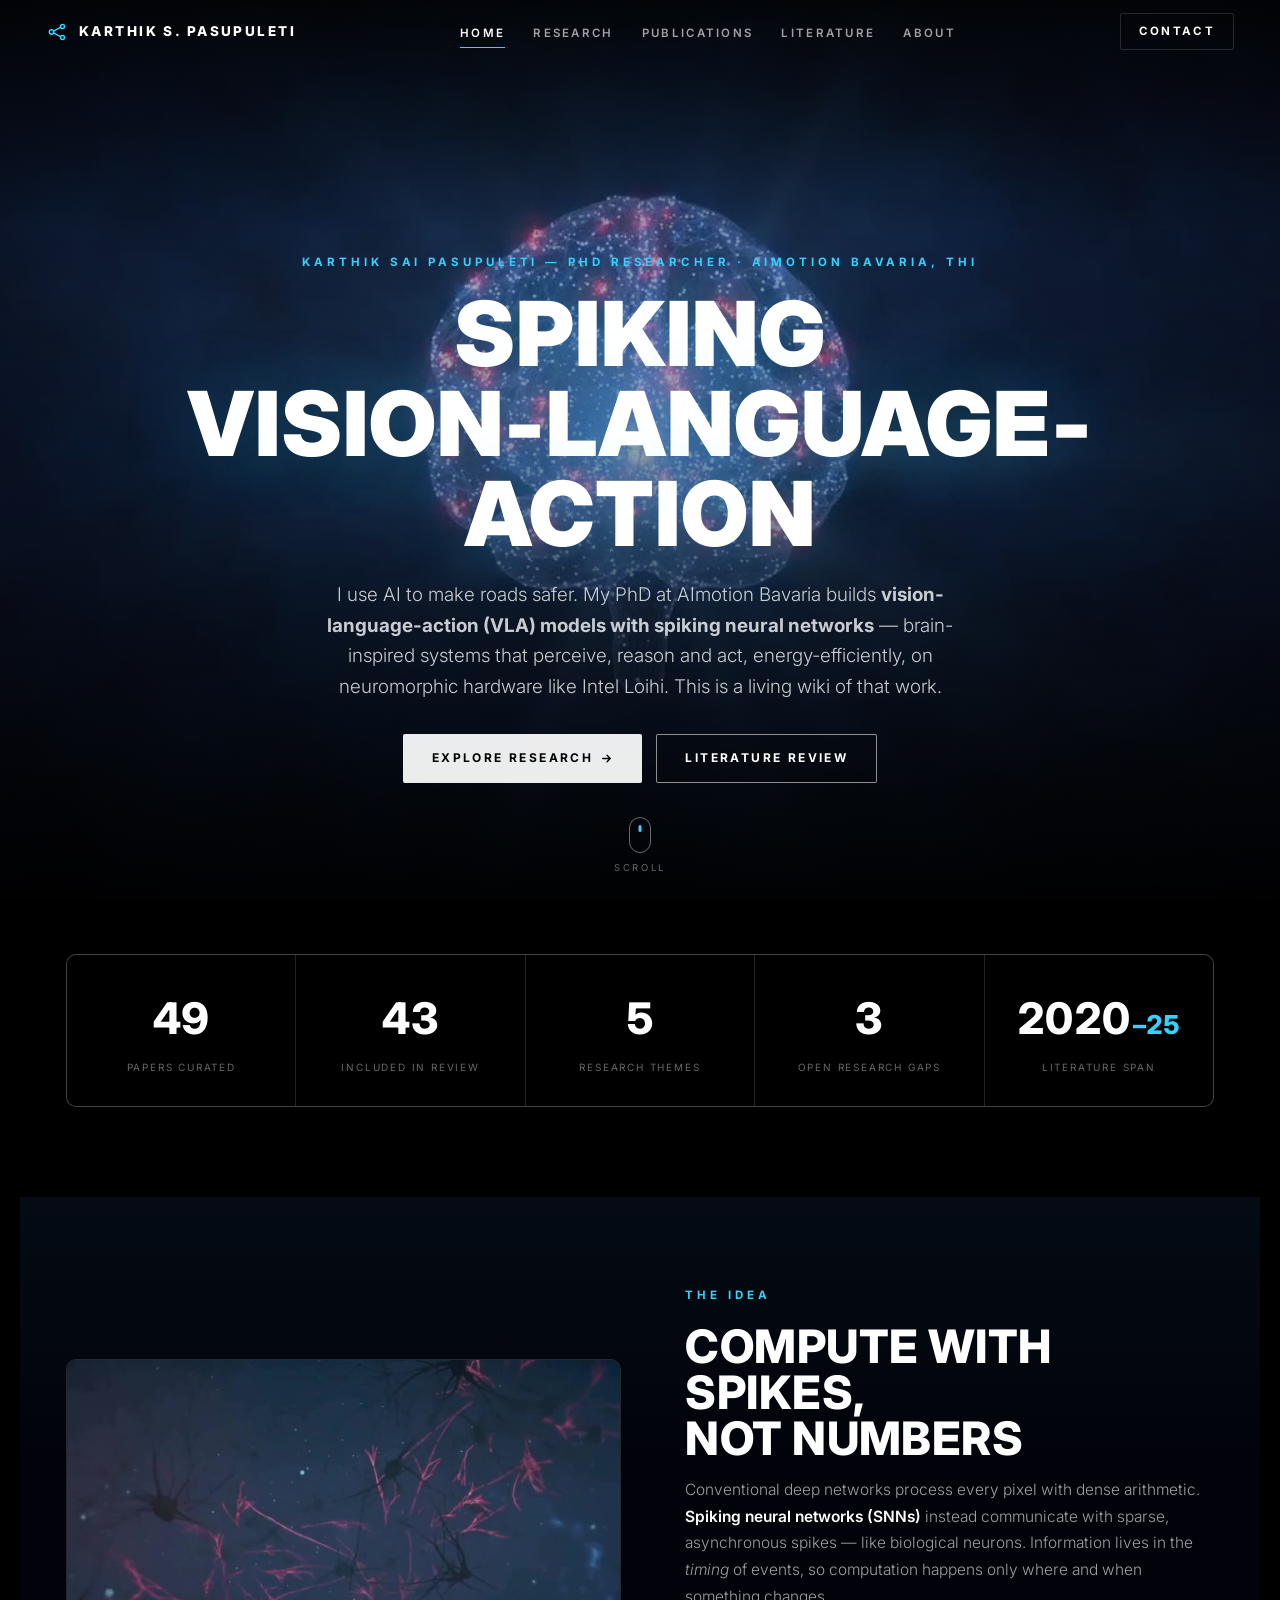
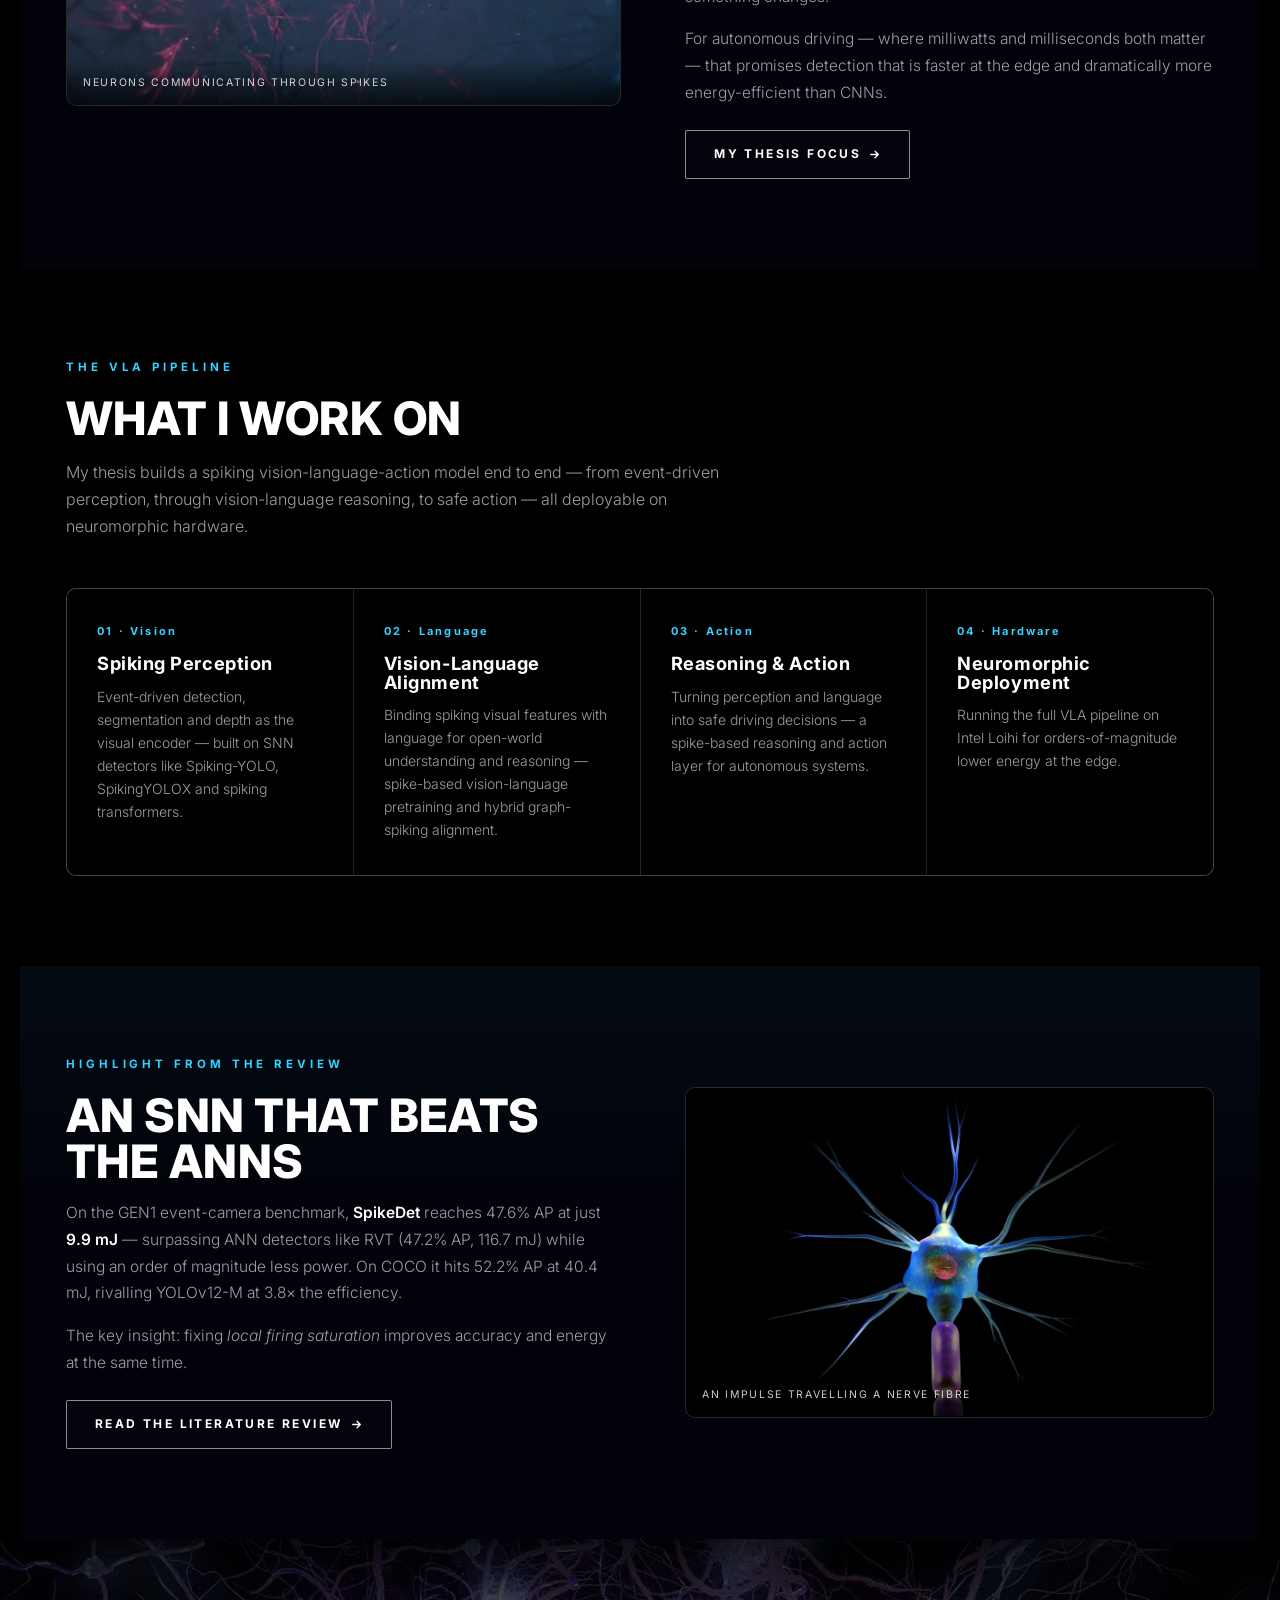
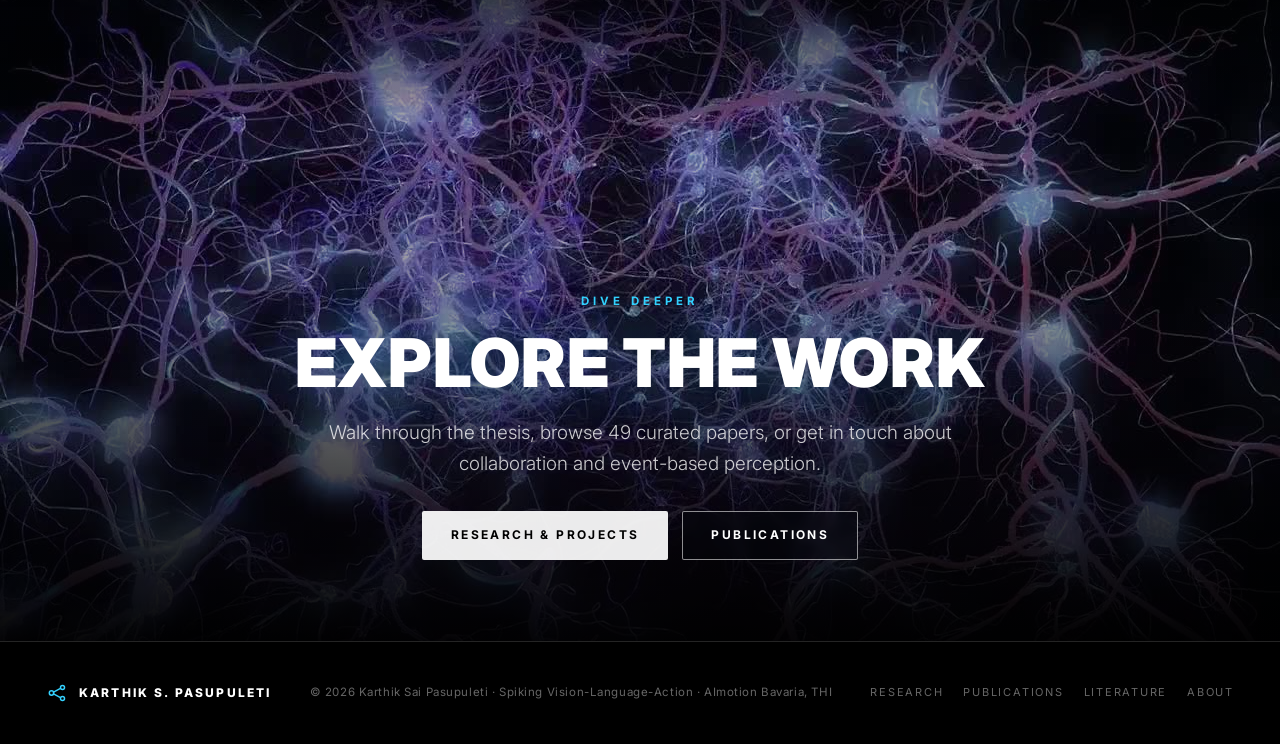
==== commit b986afba: "Initial commit: personal research website Co-Authored-By: Claude Opus 4.8 <noreply@anthropic.com>" ====
--- a/index.html
+++ b/index.html
@@ -1,1188 +1,142 @@
 <!DOCTYPE html>
 <html lang="en">
 <head>
-<meta charset="UTF-8">
-<meta name="viewport" content="width=device-width, initial-scale=1.0">
-<title>Karthik Sai Pasupuleti — Making Roads Safer with Intelligent Systems</title>
-<link href="https://fonts.googleapis.com/css2?family=Orbitron:wght@400;500;600;700;800;900&family=Rajdhani:wght@300;400;500;600;700&family=JetBrains+Mono:wght@300;400;500&display=swap" rel="stylesheet">
-<style>
-:root {
-  --bg-deep: #020810;
-  --spike-cyan: #00f0ff;
-  --spike-magenta: #ff00aa;
-  --spike-green: #39ff14;
-  --spike-amber: #ffa600;
-  --synapse-purple: #6c2bd9;
-  --loihi-gold: #d4a017;
-  --text-primary: #e8ecf2;
-  --text-dim: #6b7a94;
-  --glass-bg: rgba(10, 22, 40, 0.72);
-  --glass-border: rgba(0, 240, 255, 0.12);
-  --nav-bg: rgba(2, 8, 16, 0.75);
-}
+<meta charset="UTF-8" />
+<meta name="viewport" content="width=device-width, initial-scale=1.0" />
+<title>Karthik Sai Pasupuleti — PhD Researcher · Spiking Neural Networks</title>
+<meta name="description" content="PhD research on spiking neural networks for energy-efficient, event-driven object detection in autonomous driving. Research, publications and a curated literature review." />
+<link rel="preconnect" href="https://fonts.googleapis.com" />
+<link rel="preconnect" href="https://fonts.gstatic.com" crossorigin />
+<link href="https://fonts.googleapis.com/css2?family=Inter:wght@300;400;500;600;700;800;900&display=swap" rel="stylesheet" />
+<link rel="stylesheet" href="assets/css/site.css" />
+</head>
+<body data-page="home">
 
-[data-theme="light"] {
-  --bg-deep: #f0f4fa;
-  --spike-cyan: #0077aa;
-  --spike-magenta: #cc0077;
-  --spike-green: #1a8c00;
-  --spike-amber: #b87200;
-  --synapse-purple: #5b1fbb;
-  --loihi-gold: #9a6e00;
-  --text-primary: #0f1a2e;
-  --text-dim: #4a5a74;
-  --glass-bg: rgba(255, 255, 255, 0.82);
-  --glass-border: rgba(0, 119, 170, 0.2);
-  --nav-bg: rgba(240, 244, 250, 0.9);
-}
+<header class="nav" id="nav">
+  <a href="index.html" class="brand">
+    <svg class="mark" viewBox="0 0 24 24" fill="none" stroke="var(--accent)" stroke-width="1.6" stroke-linecap="round" stroke-linejoin="round"><circle cx="6" cy="12" r="2.4"/><circle cx="18" cy="6" r="2.2"/><circle cx="18" cy="18" r="2.2"/><path d="M8.2 11l7.6-4M8.2 13l7.6 4"/></svg>
+    Karthik S. Pasupuleti
+  </a>
+  <nav><ul class="nav-links">
+    <li><a href="index.html" class="active">Home</a></li>
+    <li><a href="research.html">Research</a></li>
+    <li><a href="publications.html">Publications</a></li>
+    <li><a href="literature.html">Literature</a></li>
+    <li><a href="about.html">About</a></li>
+  </ul></nav>
+  <a href="about.html#contact" class="nav-cta">Contact</a>
+  <button class="burger" id="burger" aria-label="Menu"><span></span><span></span><span></span></button>
+</header>
+<div class="mobile-menu" id="mobileMenu">
+  <a href="index.html" class="active">Home</a><a href="research.html">Research</a><a href="publications.html">Publications</a><a href="literature.html">Literature</a><a href="about.html">About</a>
+</div>
 
-[data-theme="light"] body { background: var(--bg-deep); }
-[data-theme="light"] #neuralCanvas { opacity: 0.35; }
+<main>
 
-*, *::before, *::after { margin: 0; padding: 0; box-sizing: border-box; }
-html { scroll-behavior: smooth; }
-body {
-  font-family: 'Rajdhani', sans-serif;
-  background: var(--bg-deep);
-  color: var(--text-primary);
-  line-height: 1.6;
-  overflow-x: hidden;
-}
-
-::-webkit-scrollbar { width: 4px; }
-::-webkit-scrollbar-track { background: var(--bg-deep); }
-::-webkit-scrollbar-thumb { background: var(--spike-cyan); border-radius: 2px; }
-
-/* ===== NEURAL BACKGROUND ===== */
-#neuralCanvas {
-  position: fixed;
-  top: 0; left: 0;
-  width: 100%; height: 100%;
-  z-index: 0;
-  pointer-events: none;
-}
-
-/* ===== NAV ===== */
-.nav {
-  position: fixed; top: 0; left: 0; right: 0; z-index: 100;
-  padding: 1rem 3rem;
-  display: flex; justify-content: space-between; align-items: center;
-  backdrop-filter: blur(20px);
-  background: var(--nav-bg);
-  border-bottom: 1px solid var(--glass-border);
-}
-.nav-logo {
-  font-family: 'Orbitron', monospace;
-  font-weight: 800; font-size: 1.1rem;
-  letter-spacing: 3px; color: var(--spike-cyan);
-  display: flex; align-items: center; gap: 0.5rem;
-}
-.nav-logo .dot {
-  width: 8px; height: 8px;
-  background: var(--spike-green); border-radius: 50%;
-  animation: blink 2s ease infinite;
-  box-shadow: 0 0 12px var(--spike-green);
-}
-@keyframes blink { 0%,100%{opacity:1} 50%{opacity:.3} }
-.nav-links { display: flex; gap: 2rem; list-style: none; }
-.nav-links a {
-  font-weight: 600; font-size: .8rem; letter-spacing: 2px;
-  text-transform: uppercase; color: var(--text-dim);
-  text-decoration: none; transition: color .3s;
-}
-.nav-links a:hover { color: var(--spike-cyan); }
-.mobile-menu { display: none; background: none; border: none; color: var(--spike-cyan); font-size: 1.5rem; cursor: pointer; }
-.theme-toggle {
-  background: none; border: 1px solid var(--glass-border);
-  color: var(--spike-cyan); font-size: 1rem; cursor: pointer;
-  width: 36px; height: 36px; border-radius: 4px;
-  display: flex; align-items: center; justify-content: center;
-  transition: all .3s; flex-shrink: 0;
-}
-.theme-toggle:hover { border-color: var(--spike-cyan); background: rgba(0,240,255,.07); }
-.nav-right { display: flex; align-items: center; gap: 1rem; }
-
-/* ===== ALL CONTENT ===== */
-.content-wrapper {
-  position: relative;
-  z-index: 1;
-}
-
-/* ===== HERO ===== */
-.hero {
-  min-height: 100vh;
-  display: grid; grid-template-columns: 1fr 1fr;
-  align-items: center; gap: 3rem;
-  padding: 6rem 8vw 4rem;
-}
-.hero-content { display: flex; flex-direction: column; }
-.hero-vis-wrap { height: 520px; position: relative; }
-#heroVis { width: 100%; height: 100%; display: block; }
-.hero-tag {
-  font-family: 'JetBrains Mono'; font-size: .72rem;
-  color: var(--spike-green); letter-spacing: 4px;
-  text-transform: uppercase; margin-bottom: 1.5rem;
-  display: flex; align-items: center; gap: .75rem;
-}
-.hero-tag .line {
-  width: 40px; height: 1px;
-  background: var(--spike-green);
-  box-shadow: 0 0 10px var(--spike-green);
-}
-.hero-name {
-  font-family: 'Orbitron'; font-weight: 900;
-  font-size: clamp(2.2rem, 5.5vw, 4.5rem);
-  line-height: 1.05; margin-bottom: 1.5rem;
-}
-.hero-name .last {
-  display: block;
-  background: linear-gradient(135deg, var(--spike-cyan), var(--synapse-purple), var(--spike-magenta));
-  -webkit-background-clip: text; -webkit-text-fill-color: transparent;
-  background-clip: text;
-}
-.hero-subtitle {
-  font-size: 1.15rem; color: var(--text-dim);
-  max-width: 660px; margin-bottom: 2.5rem; line-height: 1.85;
-}
-.hero-subtitle strong { color: var(--spike-cyan); font-weight: 600; }
-.hero-cta { display: flex; gap: 1.5rem; flex-wrap: wrap; }
-.btn {
-  font-family: 'Orbitron'; font-size: .65rem; font-weight: 700;
-  letter-spacing: 3px; text-transform: uppercase;
-  padding: 1rem 2.2rem; border: none; cursor: pointer;
-  text-decoration: none; display: inline-flex; align-items: center;
-  gap: .75rem; transition: all .4s;
-  clip-path: polygon(0 0, calc(100% - 12px) 0, 100% 12px, 100% 100%, 12px 100%, 0 calc(100% - 12px));
-}
-.btn-primary {
-  background: linear-gradient(135deg, var(--spike-cyan), var(--synapse-purple));
-  color: var(--bg-deep);
-}
-.btn-primary:hover { transform: translateY(-2px); box-shadow: 0 8px 40px rgba(0,240,255,.3); }
-.btn-ghost {
-  background: transparent; color: var(--text-primary);
-  border: 1px solid var(--glass-border);
-}
-.btn-ghost:hover { border-color: var(--spike-cyan); background: rgba(0,240,255,.05); }
-
-/* ===== SECTIONS ===== */
-section { padding: 6rem 8vw; }
-.section-tag {
-  font-family: 'JetBrains Mono'; font-size: .68rem;
-  color: var(--spike-cyan); letter-spacing: 5px;
-  text-transform: uppercase; margin-bottom: 1rem;
-  display: flex; align-items: center; gap: .75rem;
-}
-.section-tag::before {
-  content: ''; width: 30px; height: 1px;
-  background: var(--spike-cyan); box-shadow: 0 0 8px var(--spike-cyan);
-}
-.section-title {
-  font-family: 'Orbitron'; font-weight: 800;
-  font-size: clamp(1.6rem, 3vw, 2.6rem); line-height: 1.15;
-  margin-bottom: 3rem;
-}
-.section-title .accent {
-  background: linear-gradient(135deg, var(--spike-cyan), var(--spike-magenta));
-  -webkit-background-clip: text; -webkit-text-fill-color: transparent;
-  background-clip: text;
-}
-
-/* ===== MISSION ===== */
-.mission-grid {
-  display: grid; grid-template-columns: 1fr 1fr;
-  gap: 4rem; align-items: start;
-}
-.mission-text p {
-  color: var(--text-dim); font-size: 1rem;
-  line-height: 1.9; margin-bottom: 1.5rem;
-}
-.mission-text strong { color: var(--text-primary); font-weight: 600; }
-.mission-text .hl { color: var(--spike-cyan); }
-
-/* ===== EXPERIENCE ===== */
-.timeline { position: relative; padding-left: 3rem; }
-.timeline::before {
-  content: ''; position: absolute; left: 8px; top: 0; bottom: 0; width: 1px;
-  background: linear-gradient(180deg, var(--spike-cyan), var(--synapse-purple), var(--spike-magenta), transparent);
-}
-.tl-item {
-  position: relative; margin-bottom: 2.5rem;
-  padding-bottom: 2rem; border-bottom: 1px solid rgba(0,240,255,.04);
-}
-.tl-item:last-child { border-bottom: none; }
-.tl-item::before {
-  content: ''; position: absolute; left: -2.65rem; top: 6px;
-  width: 10px; height: 10px; background: var(--spike-cyan);
-  border-radius: 50%; box-shadow: 0 0 12px var(--spike-cyan);
-}
-.tl-date {
-  font-family: 'JetBrains Mono'; font-size: .68rem;
-  color: var(--spike-cyan); letter-spacing: 2px; margin-bottom: .4rem;
-}
-.tl-role { font-family: 'Orbitron'; font-size: 1.05rem; font-weight: 700; margin-bottom: .2rem; }
-.tl-company { font-size: .9rem; color: var(--spike-magenta); font-weight: 600; margin-bottom: .3rem; }
-.tl-loc {
-  font-family: 'JetBrains Mono'; font-size: .65rem;
-  color: var(--text-dim); letter-spacing: 1px; margin-bottom: .8rem;
-}
-.tl-desc { color: var(--text-dim); font-size: .9rem; line-height: 1.7; }
-.tl-desc li {
-  margin-bottom: .3rem; padding-left: .5rem;
-  list-style: none; position: relative;
-}
-.tl-desc li::before {
-  content: '▸'; position: absolute; left: -.8rem;
-  color: var(--spike-cyan); font-size: .7rem;
-}
-
-/* ===== PhD VISION CARDS ===== */
-.vision-grid { display: grid; grid-template-columns: repeat(3, 1fr); gap: 2rem; }
-.v-card {
-  background: var(--glass-bg); border: 1px solid var(--glass-border);
-  padding: 2.5rem 2rem; position: relative; overflow: hidden;
-  transition: all .5s cubic-bezier(.23,1,.32,1);
-  clip-path: polygon(0 0, calc(100% - 20px) 0, 100% 20px, 100% 100%, 20px 100%, 0 calc(100% - 20px));
-}
-.v-card:hover {
-  transform: translateY(-8px); border-color: rgba(0,240,255,.3);
-  box-shadow: 0 20px 60px rgba(0,240,255,.08);
-}
-.v-card .num {
-  font-family: 'Orbitron'; font-size: 3.5rem; font-weight: 900;
-  color: rgba(0,240,255,.04); position: absolute; top: 1rem; right: 1.5rem;
-}
-.v-card .badge {
-  font-family: 'JetBrains Mono'; font-size: .55rem; letter-spacing: 3px;
-  color: var(--spike-amber); text-transform: uppercase;
-  margin-bottom: 1rem; display: flex; align-items: center; gap: .5rem;
-}
-.v-card .badge::before {
-  content: ''; width: 6px; height: 6px; background: var(--spike-amber);
-  border-radius: 50%; box-shadow: 0 0 8px var(--spike-amber);
-}
-.v-card .icon { font-size: 2.5rem; margin-bottom: 1.2rem; display: block; }
-.v-card h3 { font-family: 'Orbitron'; font-size: 1rem; font-weight: 700; margin-bottom: .75rem; }
-.v-card p { font-size: .92rem; color: var(--text-dim); line-height: 1.7; margin-bottom: 1.5rem; }
-.tags { display: flex; flex-wrap: wrap; gap: .5rem; }
-.tag {
-  font-family: 'JetBrains Mono'; font-size: .58rem; letter-spacing: 1px;
-  padding: .3rem .7rem; border: 1px solid rgba(0,240,255,.15);
-  color: var(--spike-cyan); text-transform: uppercase;
-}
-.tag.m { border-color: rgba(255,0,170,.2); color: var(--spike-magenta); }
-.tag.g { border-color: rgba(57,255,20,.2); color: var(--spike-green); }
-.tag.gold { border-color: rgba(212,160,23,.2); color: var(--loihi-gold); }
-
-/* ===== LOIHI ===== */
-.loihi-section { background: linear-gradient(180deg, transparent, rgba(108,43,217,.04), transparent); }
-.loihi-grid { display: grid; grid-template-columns: 1fr 1fr; gap: 4rem; align-items: center; }
-.loihi-info h3 { font-family: 'Orbitron'; font-size: 1.3rem; font-weight: 700; margin-bottom: 1.5rem; color: var(--loihi-gold); }
-.loihi-info p { color: var(--text-dim); margin-bottom: 1.2rem; font-size: .95rem; line-height: 1.8; }
-.stats { display: grid; grid-template-columns: 1fr 1fr; gap: 1.2rem; margin-top: 1.5rem; }
-.stat {
-  background: rgba(212,160,23,.05); border: 1px solid rgba(212,160,23,.15);
-  padding: 1.2rem; text-align: center;
-  clip-path: polygon(0 0, calc(100% - 10px) 0, 100% 10px, 100% 100%, 10px 100%, 0 calc(100% - 10px));
-}
-.stat .val { font-family: 'Orbitron'; font-size: 1.6rem; font-weight: 800; color: var(--loihi-gold); display: block; }
-.stat .lbl { font-size: .7rem; color: var(--text-dim); letter-spacing: 2px; text-transform: uppercase; margin-top: .2rem; }
-
-/* ===== PROJECTS ===== */
-.proj-grid { display: grid; grid-template-columns: repeat(2, 1fr); gap: 2rem; }
-.proj {
-  background: var(--glass-bg); border: 1px solid var(--glass-border);
-  overflow: hidden; transition: all .5s;
-}
-.proj:hover { transform: translateY(-4px); border-color: rgba(0,240,255,.2); }
-.proj-vis { height: 160px; position: relative; overflow: hidden; }
-.proj-vis canvas { width: 100%; height: 100%; }
-.proj-body { padding: 1.8rem; }
-.proj-body h3 { font-family: 'Orbitron'; font-size: .9rem; font-weight: 700; margin-bottom: .6rem; }
-.proj-body p { color: var(--text-dim); font-size: .85rem; line-height: 1.7; margin-bottom: 1.2rem; }
-.proj-link {
-  font-family: 'JetBrains Mono'; font-size: .65rem; color: var(--spike-cyan);
-  text-decoration: none; letter-spacing: 2px; text-transform: uppercase;
-  display: inline-flex; align-items: center; gap: .5rem; transition: gap .3s;
-}
-.proj-link:hover { gap: 1rem; }
-
-/* ===== SKILLS ===== */
-.sk-grid { display: grid; grid-template-columns: repeat(4, 1fr); gap: 1.5rem; }
-.sk {
-  background: var(--glass-bg); border: 1px solid var(--glass-border);
-  padding: 1.8rem 1.3rem; text-align: center; transition: all .4s;
-}
-.sk:hover { border-color: rgba(0,240,255,.2); transform: translateY(-4px); }
-.sk .ic { font-size: 1.8rem; margin-bottom: .8rem; display: block; }
-.sk h4 {
-  font-family: 'Orbitron'; font-size: .62rem; font-weight: 600;
-  letter-spacing: 2px; text-transform: uppercase; margin-bottom: .5rem;
-}
-.sk .det { font-size: .72rem; color: var(--text-dim); line-height: 1.5; }
-.bar { width: 100%; height: 3px; background: rgba(0,240,255,.08); margin-top: .75rem; overflow: hidden; }
-.bar .fill { height: 100%; background: linear-gradient(90deg, var(--spike-cyan), var(--synapse-purple)); }
-
-/* ===== CONTACT ===== */
-.contact { text-align: center; }
-.contact-links { display: flex; gap: 1.5rem; justify-content: center; margin-top: 2rem; flex-wrap: wrap; }
-.cl {
-  font-family: 'Orbitron'; font-size: .65rem; letter-spacing: 2px;
-  padding: 1rem 2rem; text-decoration: none; color: var(--text-primary);
-  border: 1px solid var(--glass-border); transition: all .4s; text-transform: uppercase;
-  clip-path: polygon(0 0, calc(100% - 10px) 0, 100% 10px, 100% 100%, 10px 100%, 0 calc(100% - 10px));
-}
-.cl:hover { border-color: var(--spike-cyan); color: var(--spike-cyan); background: rgba(0,240,255,.05); }
-
-footer {
-  text-align: center; padding: 3rem 8vw;
-  border-top: 1px solid var(--glass-border);
-  font-family: 'JetBrains Mono'; font-size: .65rem;
-  color: var(--text-dim); letter-spacing: 2px;
-  position: relative; z-index: 1;
-}
-
-/* ===== RESPONSIVE ===== */
-@media (max-width: 1024px) {
-  .vision-grid { grid-template-columns: 1fr 1fr; }
-  .sk-grid { grid-template-columns: repeat(3, 1fr); }
-  .loihi-grid, .mission-grid { grid-template-columns: 1fr; }
-}
-@media (max-width: 768px) {
-  .nav { padding: 1rem 1.5rem; }
-  .nav-links { display: none; }
-  .mobile-menu { display: block; }
-  section { padding: 4rem 5vw; }
-  .vision-grid, .proj-grid { grid-template-columns: 1fr; }
-  .sk-grid { grid-template-columns: repeat(2, 1fr); }
-  .hero { padding: 6rem 5vw 4rem; grid-template-columns: 1fr; }
-  .hero-vis-wrap { height: 280px; }
-  .hero-cta { flex-direction: column; }
-  .contact-links { flex-direction: column; align-items: center; }
-}
-</style>
-</head>
-<body>
-
-<canvas id="neuralCanvas"></canvas>
-
-<nav class="nav" id="nav">
-  <div class="nav-logo"><span class="dot"></span> KSP_</div>
-  <ul class="nav-links">
-    <li><a href="#mission">Mission</a></li>
-    <li><a href="#experience">Experience</a></li>
-    <li><a href="#phd">PhD Vision</a></li>
-    <li><a href="#projects">Projects</a></li>
-    <li><a href="#skills">Skills</a></li>
-    <li><a href="#contact">Contact</a></li>
-  </ul>
-  <div class="nav-right">
-    <button class="theme-toggle" id="themeToggle" title="Toggle dark/light mode">🌙</button>
-    <button class="mobile-menu" onclick="document.querySelector('.nav-links').style.display=document.querySelector('.nav-links').style.display==='flex'?'none':'flex'">☰</button>
+<!-- HERO -->
+<section class="hero" id="home">
+  <div class="bg">
+    <video autoplay muted loop playsinline poster="assets/img/hero-brain.jpg">
+      <source src="assets/video/hero-brain.mp4" type="video/mp4" />
+    </video>
   </div>
-</nav>
-
-<div class="content-wrapper">
-
-<!-- ===== HERO ===== -->
-<section class="hero" id="hero">
-  <div class="hero-content">
-    <div class="hero-tag"><span class="line"></span> Deep Learning · Computer Vision · Vehicle Safety</div>
-    <h1 class="hero-name">
-      <span class="first">KARTHIK SAI</span>
-      <span class="last">PASUPULETI</span>
-    </h1>
-    <p class="hero-subtitle">
-      Passionate about using <strong>Artificial Intelligence to make the roads safer</strong>. Machine learning engineer with hands-on experience in deep learning, computer vision, and autonomous driving — now pursuing a PhD at <strong>AImotion Bavaria</strong> researching spiking neural networks for next-generation vehicle perception.
-    </p>
-    <div class="hero-cta">
-      <a href="#projects" class="btn btn-primary">View Work →</a>
-      <a href="https://github.com/kap2403" target="_blank" class="btn btn-ghost">GitHub ↗</a>
-      <a href="https://github.com/Karthik-Sai-Pasupuleti" target="_blank" class="btn btn-ghost">PhD GitHub ↗</a>
-      <a href="#contact" class="btn btn-ghost">Connect</a>
+  <div class="tint"></div><div class="scrim-top"></div><div class="scrim-bot"></div>
+  <div class="hero-content reveal">
+    <div class="eyebrow">Karthik Sai Pasupuleti — PhD Researcher · AImotion Bavaria, THI</div>
+    <h1>Spiking<br/>Vision-Language-Action</h1>
+    <p class="lede">I use AI to make roads safer. My PhD at AImotion Bavaria builds <strong>vision-language-action (VLA) models with spiking neural networks</strong> — brain-inspired systems that perceive, reason and act, energy-efficiently, on neuromorphic hardware like Intel Loihi. This is a living wiki of that work.</p>
+    <div class="cta-row">
+      <a href="research.html" class="btn btn--solid">Explore Research<svg viewBox="0 0 24 24" fill="none" stroke="currentColor" stroke-width="2.4" stroke-linecap="round" stroke-linejoin="round"><path d="M5 12h14M13 6l6 6-6 6"/></svg></a>
+      <a href="literature.html" class="btn btn--ghost">Literature Review</a>
     </div>
   </div>
-  <div class="hero-vis-wrap">
-    <canvas id="heroVis"></canvas>
+  <div class="scrollcue"><div class="mouse"></div>Scroll</div>
+</section>
+
+<!-- AT A GLANCE -->
+<section class="block tight">
+  <div class="stat-row reveal">
+    <div class="stat"><div class="n"><span class="count" data-to="49">0</span></div><div class="l">Papers curated</div></div>
+    <div class="stat"><div class="n"><span class="count" data-to="43">0</span></div><div class="l">Included in review</div></div>
+    <div class="stat"><div class="n"><span class="count" data-to="5">0</span></div><div class="l">Research themes</div></div>
+    <div class="stat"><div class="n"><span class="count" data-to="3">0</span></div><div class="l">Open research gaps</div></div>
+    <div class="stat"><div class="n">2020<span class="u">–25</span></div><div class="l">Literature span</div></div>
   </div>
 </section>
 
-<!-- ===== MISSION ===== -->
-<section id="mission">
-  <div class="section-tag">Mission</div>
-  <h2 class="section-title">Making Roads <span class="accent">Safer</span></h2>
-  <div class="mission-grid">
-    <div class="mission-text">
-      <p>My goal is simple: <strong>use intelligent systems to save lives on the road.</strong> From developing AI algorithms for driver pose estimation for safe airbag deployment, to building trajectory prediction models for protecting pedestrians and cyclists — every project I work on is driven by this mission.</p>
-      <p>My journey has taken me from testing L4 autonomous vehicles at <span class="hl">Momenta</span>, to engineering collision avoidance systems at <span class="hl">SANEON</span>, to building crash prediction deep learning models at <span class="hl">VAIVA</span>. Each step has deepened my expertise in <strong>computer vision, deep learning, and autonomous driving safety</strong>.</p>
-      <p>Now, as a PhD student at <span class="hl">AImotion Bavaria</span>, I'm exploring a new frontier: <strong>spiking neural networks</strong> — brain-inspired computing that could make autonomous perception dramatically more energy-efficient. The goal is to build an SNN-based perception module with a reasoning layer, deployed on <strong>Intel Loihi</strong> neuromorphic hardware.</p>
+<!-- WHY SPIKES (split video) -->
+<section class="block section-alt">
+  <div class="split reveal">
+    <div class="media">
+      <div class="media-frame">
+        <video autoplay muted loop playsinline poster="assets/img/neuron-network.jpg"><source src="assets/video/neuron-network.mp4" type="video/mp4" /></video>
+        <div class="cap">Neurons communicating through spikes</div>
+      </div>
     </div>
-    <div style="display:flex;align-items:center;justify-content:center;">
-      <canvas id="missionCanvas" width="460" height="380"></canvas>
+    <div class="copy">
+      <div class="eyebrow">The Idea</div>
+      <h2>Compute With Spikes,<br/>Not Numbers</h2>
+      <p>Conventional deep networks process every pixel with dense arithmetic. <b>Spiking neural networks (SNNs)</b> instead communicate with sparse, asynchronous spikes — like biological neurons. Information lives in the <em>timing</em> of events, so computation happens only where and when something changes.</p>
+      <p>For autonomous driving — where milliwatts and milliseconds both matter — that promises detection that is faster at the edge and dramatically more energy-efficient than CNNs.</p>
+      <a href="research.html" class="btn btn--ghost" style="margin-top:8px">My thesis focus<svg viewBox="0 0 24 24" fill="none" stroke="currentColor" stroke-width="2.4" stroke-linecap="round" stroke-linejoin="round"><path d="M5 12h14M13 6l6 6-6 6"/></svg></a>
     </div>
   </div>
 </section>
 
-<!-- ===== EXPERIENCE ===== -->
-<section id="experience">
-  <div class="section-tag">Career Path</div>
-  <h2 class="section-title">Professional <span class="accent">Experience</span></h2>
-  <div class="timeline">
-
-    <div class="tl-item">
-      <div class="tl-date">Jun 2025 — Present</div>
-      <div class="tl-role">PhD Student — Spiking Neural Networks for AD</div>
-      <div class="tl-company">AImotion Bavaria</div>
-      <div class="tl-loc">📍 Ingolstadt, Bavaria, Germany</div>
-      <ul class="tl-desc">
-        <li>Researching spiking neural network (SNN) architectures for autonomous driving applications</li>
-        <li>Targeting improved energy efficiency and reduced computational overhead compared to conventional deep learning</li>
-        <li>PhD plan: Build an SNN-based perception module with a reasoning layer, deployed on Intel Loihi neuromorphic hardware</li>
-      </ul>
-    </div>
-
-    <div class="tl-item">
-      <div class="tl-date">Dec 2023 — Jun 2025 · 1 yr 7 mos</div>
-      <div class="tl-role">Machine Learning Engineer (Work Study)</div>
-      <div class="tl-company">VAIVA</div>
-      <div class="tl-loc">📍 Gaimersheim, Bavaria, Germany</div>
-      <ul class="tl-desc">
-        <li>Developed multi-stage AI algorithm for real-time driver pose estimation and classification, enhancing vehicle safety</li>
-        <li>Implemented Faster R-CNN for driver localization and MoveNet for human pose estimation</li>
-        <li>Trained decision tree classifier for driver pose categorization, achieving 95% accuracy for safe airbag deployment</li>
-        <li>Conducted camera calibration using Raspberry Pi and OpenCV across various lighting conditions</li>
-        <li>Compared real-world camera data with simulator images to evaluate simulation fidelity</li>
-        <li>Supported development of a chatbot (LLM) and a tool for predicting test requirement complexity</li>
-      </ul>
-    </div>
-
-    <div class="tl-item">
-      <div class="tl-date">Jul 2024 — Dec 2024 · 6 mos</div>
-      <div class="tl-role">Master's Thesis — Crash Pulse Signal Prediction</div>
-      <div class="tl-company">VAIVA</div>
-      <div class="tl-loc">📍 Gaimersheim, Bavaria, Germany</div>
-      <ul class="tl-desc">
-        <li>Comprehensive data analysis on vehicle crash datasets using finite element and spring-mass models</li>
-        <li>Developed a novel deep learning architecture for time series forecasting with innovative loss functions for limited data</li>
-        <li>Created robust evaluation dataset; performed hyperparameter tuning via k-fold cross-validation</li>
-        <li>Achieved 95% accuracy in crash severity predictions using CORA, ISO18571, and Max DeltaV metrics</li>
-        <li>Leveraged NHTSA CISS real-world crash database to enhance model training and validation</li>
-      </ul>
-    </div>
-
-    <div class="tl-item">
-      <div class="tl-date">Jul 2023 — Dec 2023 · 6 mos</div>
-      <div class="tl-role">Working Student — Software Development Automotive</div>
-      <div class="tl-company">SANEON GmbH</div>
-      <div class="tl-loc">📍 Ismaning, Bavaria, Germany</div>
-      <ul class="tl-desc">
-        <li>Fine-tuned WaleNet trajectory prediction network using VRU dataset for cyclist and pedestrian accuracy</li>
-        <li>Integrated ego trajectory planner into CARLA bridge for real-time path planning</li>
-        <li>Designed proactive collision avoidance system for KoSi project, detecting threats within 10m radius</li>
-      </ul>
-    </div>
-
-    <div class="tl-item">
-      <div class="tl-date">May 2023 — Jun 2023 · 2 mos</div>
-      <div class="tl-role">Autonomous Vehicle Road Test Engineer</div>
-      <div class="tl-company">Momenta</div>
-      <div class="tl-loc">📍 Böblingen, Baden-Württemberg, Germany</div>
-      <ul class="tl-desc">
-        <li>Tested L2++ and L4 autonomous driving software in customer vehicles, documenting system issues</li>
-        <li>Analyzed vehicle behavior anomalies with detailed reports for AD/ADAS improvement</li>
-        <li>Executed testing protocols and performed hardware calibration and software flashing</li>
-      </ul>
-    </div>
-
-    <div class="tl-item">
-      <div class="tl-date">Oct 2022 — Apr 2023 · 7 mos</div>
-      <div class="tl-role">Research Assistant (HiWi)</div>
-      <div class="tl-company">CARISSMA — Center for Automotive Safety</div>
-      <div class="tl-loc">📍 Ingolstadt, Bavaria, Germany</div>
-      <ul class="tl-desc">
-        <li>Developed Camera-to-BEV projection for semantic segmentation using U-Net + Spatial Transformer Network</li>
-        <li>Implemented 3D object detection with CenterNet; performed radar-camera sensor fusion</li>
-        <li>Used CARLA simulator to generate camera and LiDAR datasets for AI model training</li>
-      </ul>
-    </div>
-
-    <div class="tl-item">
-      <div class="tl-date">Jul 2022 — Sep 2022 · 3 mos</div>
-      <div class="tl-role">Research Assistant (HiWi) — Pedestrian Detection</div>
-      <div class="tl-company">CARISSMA — Center for Automotive Safety</div>
-      <div class="tl-loc">📍 Ingolstadt, Bavaria, Germany</div>
-      <ul class="tl-desc">
-        <li>Data pre-processing for pedestrian detection model using YOLO</li>
-      </ul>
-    </div>
-
-    <div class="tl-item">
-      <div class="tl-date">Aug 2019 — Jan 2020 · 6 mos</div>
-      <div class="tl-role">Bachelor Thesis — Suspension Redesign</div>
-      <div class="tl-company">RAMBAL LIMITED</div>
-      <div class="tl-loc">📍 Chennai, Tamil Nadu, India</div>
-      <ul class="tl-desc">
-        <li>Redesigned and performed static analysis of Land Rover suspension parts using SolidWorks and ANSYS</li>
-        <li>Contributed to development of active and passive air struts, improving handling and reducing material cost</li>
-      </ul>
-    </div>
-
+<!-- FOCUS AREAS -->
+<section class="block">
+  <div class="eyebrow reveal">The VLA Pipeline</div>
+  <h2 class="reveal">What I Work On</h2>
+  <p class="intro reveal">My thesis builds a spiking vision-language-action model end to end — from event-driven perception, through vision-language reasoning, to safe action — all deployable on neuromorphic hardware.</p>
+  <div class="cards reveal">
+    <div class="card"><div class="ix">01 · Vision</div><h3>Spiking Perception</h3><p>Event-driven detection, segmentation and depth as the visual encoder — built on SNN detectors like Spiking-YOLO, SpikingYOLOX and spiking transformers.</p></div>
+    <div class="card"><div class="ix">02 · Language</div><h3>Vision-Language Alignment</h3><p>Binding spiking visual features with language for open-world understanding and reasoning — spike-based vision-language pretraining and hybrid graph-spiking alignment.</p></div>
+    <div class="card"><div class="ix">03 · Action</div><h3>Reasoning &amp; Action</h3><p>Turning perception and language into safe driving decisions — a spike-based reasoning and action layer for autonomous systems.</p></div>
+    <div class="card"><div class="ix">04 · Hardware</div><h3>Neuromorphic Deployment</h3><p>Running the full VLA pipeline on Intel Loihi for orders-of-magnitude lower energy at the edge.</p></div>
   </div>
 </section>
 
-<!-- ===== PhD VISION ===== -->
-<section id="phd">
-  <div class="section-tag">PhD Research Vision</div>
-  <h2 class="section-title">The <span class="accent">Next Frontier</span> — Where I'm Heading</h2>
-  <div class="vision-grid">
-    <div class="v-card">
-      <span class="num">01</span>
-      <div class="badge">PhD Research Goal</div>
-      <span class="icon">🧠</span>
-      <h3>SNN Perception Module</h3>
-      <p>Building a spiking neural network-based perception system for autonomous driving — processing visual data through brain-inspired spike-based computation for energy-efficient, real-time object detection and scene understanding.</p>
-      <div class="tags"><span class="tag">Spiking NNs</span><span class="tag m">Perception</span><span class="tag g">Event-Driven</span></div>
+<!-- FEATURED FINDING -->
+<section class="block section-alt">
+  <div class="split rev reveal">
+    <div class="media">
+      <div class="media-frame">
+        <video autoplay muted loop playsinline poster="assets/img/nerve-impulse.jpg"><source src="assets/video/nerve-impulse.mp4" type="video/mp4" /></video>
+        <div class="cap">An impulse travelling a nerve fibre</div>
+      </div>
     </div>
-    <div class="v-card">
-      <span class="num">02</span>
-      <div class="badge">PhD Research Goal</div>
-      <span class="icon">⚡</span>
-      <h3>Reasoning Layer</h3>
-      <p>Developing a spike-based reasoning layer on top of the perception module — enabling autonomous vehicles to not just perceive, but understand and reason about complex traffic scenarios for safer decision-making.</p>
-      <div class="tags"><span class="tag gold">Reasoning</span><span class="tag">Decision Making</span><span class="tag m">Safety-Critical</span></div>
-    </div>
-    <div class="v-card">
-      <span class="num">03</span>
-      <div class="badge">PhD Research Goal</div>
-      <span class="icon">⬡</span>
-      <h3>Intel Loihi Deployment</h3>
-      <p>Deploying the complete SNN perception + reasoning pipeline on Intel Loihi neuromorphic hardware — achieving orders-of-magnitude improvements in energy efficiency critical for real-world edge deployment in vehicles.</p>
-      <div class="tags"><span class="tag">Intel Loihi</span><span class="tag g">Neuromorphic HW</span><span class="tag gold">Edge AI</span></div>
+    <div class="copy">
+      <div class="eyebrow">Highlight From the Review</div>
+      <h2>An SNN That Beats<br/>the ANNs</h2>
+      <p>On the GEN1 event-camera benchmark, <b>SpikeDet</b> reaches 47.6% AP at just <b>9.9 mJ</b> — surpassing ANN detectors like RVT (47.2% AP, 116.7 mJ) while using an order of magnitude less power. On COCO it hits 52.2% AP at 40.4 mJ, rivalling YOLOv12-M at 3.8× the efficiency.</p>
+      <p>The key insight: fixing <em>local firing saturation</em> improves accuracy and energy at the same time.</p>
+      <a href="literature.html" class="btn btn--ghost" style="margin-top:8px">Read the literature review<svg viewBox="0 0 24 24" fill="none" stroke="currentColor" stroke-width="2.4" stroke-linecap="round" stroke-linejoin="round"><path d="M5 12h14M13 6l6 6-6 6"/></svg></a>
     </div>
   </div>
 </section>
 
-<!-- ===== LOIHI ===== -->
-<section class="loihi-section" id="loihi">
-  <div class="section-tag">Target Hardware</div>
-  <h2 class="section-title">Intel <span class="accent">Loihi 2</span> — The Target Platform</h2>
-  <div class="loihi-grid">
-    <div><canvas id="loihiCanvas" width="480" height="480"></canvas></div>
-    <div class="loihi-info">
-      <h3>⬡ Why Neuromorphic Hardware?</h3>
-      <p>Conventional GPUs consume enormous power for autonomous driving perception. Intel's Loihi 2 neuromorphic processor offers a fundamentally different approach — 128 neuromorphic cores with programmable neuron models, on-chip learning, and asynchronous event-driven computation.</p>
-      <p>My PhD aims to bridge the gap between cutting-edge SNN algorithms and this neuromorphic silicon — deploying real-time perception and reasoning for autonomous vehicles at a fraction of the power budget.</p>
-      <div class="stats">
-        <div class="stat"><span class="val">128</span><span class="lbl">Neuro Cores</span></div>
-        <div class="stat"><span class="val">1M+</span><span class="lbl">Neurons</span></div>
-        <div class="stat"><span class="val">120M</span><span class="lbl">Synapses</span></div>
-        <div class="stat"><span class="val">&lt;1W</span><span class="lbl">Power Draw</span></div>
-      </div>
+<!-- CTA BAND -->
+<section class="hero sub" id="cta">
+  <div class="bg"><video autoplay muted loop playsinline poster="assets/img/deep-brain.jpg"><source src="assets/video/deep-brain.mp4" type="video/mp4" /></video></div>
+  <div class="tint"></div><div class="scrim-top"></div><div class="scrim-bot"></div>
+  <div class="hero-content reveal">
+    <div class="eyebrow">Dive Deeper</div>
+    <h1>Explore the Work</h1>
+    <p class="lede">Walk through the thesis, browse 49 curated papers, or get in touch about collaboration and event-based perception.</p>
+    <div class="cta-row">
+      <a href="research.html" class="btn btn--solid">Research &amp; Projects</a>
+      <a href="publications.html" class="btn btn--ghost">Publications</a>
     </div>
   </div>
 </section>
 
-<!-- ===== PROJECTS ===== -->
-<section id="projects">
-  <div class="section-tag">Built & Shipped</div>
-  <h2 class="section-title">Featured <span class="accent">Projects</span></h2>
-  <div class="proj-grid">
-    <div class="proj">
-      <div class="proj-vis" style="background:linear-gradient(135deg,rgba(0,240,255,.1),rgba(108,43,217,.1))"><canvas class="pc" data-t="net"></canvas></div>
-      <div class="proj-body">
-        <h3>SSD300 — Single Shot MultiBox Detector</h3>
-        <p>PyTorch implementation of SSD300 object detection for real-time multi-scale feature detection in autonomous driving perception.</p>
-        <div class="tags" style="margin-bottom:1rem"><span class="tag">PyTorch</span><span class="tag m">Object Detection</span><span class="tag g">Python</span></div>
-        <a href="https://github.com/kap2403/single-shot-multibox-detector-ssd300-implemented-by-pytorch" target="_blank" class="proj-link">View on GitHub →</a>
-      </div>
-    </div>
-    <div class="proj">
-      <div class="proj-vis" style="background:linear-gradient(135deg,rgba(255,0,170,.1),rgba(255,166,0,.1))"><canvas class="pc" data-t="spk"></canvas></div>
-      <div class="proj-body">
-        <h3>Multi-Trajectory Prediction</h3>
-        <p>Trajectory prediction for vulnerable road users — predicting future paths of pedestrians and cyclists for proactive collision avoidance.</p>
-        <div class="tags" style="margin-bottom:1rem"><span class="tag m">Trajectory Pred.</span><span class="tag">Jupyter</span><span class="tag gold">VRU Safety</span></div>
-        <a href="https://github.com/kap2403/multi-trajectory-prediction" target="_blank" class="proj-link">View on GitHub →</a>
-      </div>
-    </div>
-    <div class="proj">
-      <div class="proj-vis" style="background:linear-gradient(135deg,rgba(57,255,20,.1),rgba(0,240,255,.1))"><canvas class="pc" data-t="wav"></canvas></div>
-      <div class="proj-body">
-        <h3>Camera-to-Bird's Eye View</h3>
-        <p>PyTorch BEV projection with semantic segmentation using U-Net + Spatial Transformer Networks for autonomous driving scene understanding.</p>
-        <div class="tags" style="margin-bottom:1rem"><span class="tag g">BEV Transform</span><span class="tag">U-Net</span><span class="tag">PyTorch</span></div>
-        <a href="https://github.com/kap2403/camera-to-birds-eye-view-pytorch-" target="_blank" class="proj-link">View on GitHub →</a>
-      </div>
-    </div>
-    <div class="proj">
-      <div class="proj-vis" style="background:linear-gradient(135deg,rgba(212,160,23,.1),rgba(108,43,217,.1))"><canvas class="pc" data-t="grd"></canvas></div>
-      <div class="proj-body">
-        <h3>CenterNet — 3D Object Detection</h3>
-        <p>Anchor-free 3D object detection with CenterNet. Integrated with radar point cloud fusion for enhanced perception in traffic scenarios.</p>
-        <div class="tags" style="margin-bottom:1rem"><span class="tag gold">CenterNet</span><span class="tag">3D Detection</span><span class="tag m">Sensor Fusion</span></div>
-        <a href="https://github.com/kap2403/CenterNet-for-Object-Detection" target="_blank" class="proj-link">View on GitHub →</a>
-      </div>
-    </div>
-    <div class="proj">
-      <div class="proj-vis" style="background:linear-gradient(135deg,rgba(255,166,0,.1),rgba(57,255,20,.1))"><canvas class="pc" data-t="dws"></canvas></div>
-      <div class="proj-body">
-        <h3>Drowsiness Detection — ROS2</h3>
-        <p>Real-time driver drowsiness detection system integrated with ROS2. Uses computer vision and facial landmark analysis to detect eye closure and head pose, alerting drivers before fatigue causes accidents.</p>
-        <div class="tags" style="margin-bottom:1rem"><span class="tag gold">ROS2</span><span class="tag g">Driver Safety</span><span class="tag m">Computer Vision</span><span class="tag">Real-Time</span></div>
-        <a href="https://github.com/Karthik-Sai-Pasupuleti/drowsiness_detection_ros2" target="_blank" class="proj-link">View on GitHub →</a>
-      </div>
-    </div>
-  </div>
-</section>
+<footer>
+  <div class="brand"><svg class="mark" viewBox="0 0 24 24" fill="none" stroke="var(--accent)" stroke-width="1.6" stroke-linecap="round" stroke-linejoin="round"><circle cx="6" cy="12" r="2.4"/><circle cx="18" cy="6" r="2.2"/><circle cx="18" cy="18" r="2.2"/><path d="M8.2 11l7.6-4M8.2 13l7.6 4"/></svg>Karthik S. Pasupuleti</div>
+  <div class="fnote">© 2026 Karthik Sai Pasupuleti · Spiking Vision-Language-Action · AImotion Bavaria, THI</div>
+  <div class="flinks"><a href="research.html">Research</a><a href="publications.html">Publications</a><a href="literature.html">Literature</a><a href="about.html">About</a></div>
+</footer>
 
-<!-- ===== SKILLS ===== -->
-<section id="skills">
-  <div class="section-tag">What I Know</div>
-  <h2 class="section-title">Core <span class="accent">Competencies</span></h2>
-  <div class="sk-grid">
-    <div class="sk"><span class="ic">🧠</span><h4>Deep Learning</h4><div class="det">PyTorch, TensorFlow, CNNs, DNNs, Time Series Forecasting</div><div class="bar"><div class="fill" style="width:95%"></div></div></div>
-    <div class="sk"><span class="ic">📸</span><h4>Computer Vision</h4><div class="det">OpenCV, YOLO, CenterNet, SSD, Faster R-CNN, MoveNet, BEV</div><div class="bar"><div class="fill" style="width:95%"></div></div></div>
-    <div class="sk"><span class="ic">🚗</span><h4>Autonomous Driving</h4><div class="det">CARLA, Esmini, CommonRoad, L2++/L4 Testing, Sensor Fusion</div><div class="bar"><div class="fill" style="width:90%"></div></div></div>
-    <div class="sk"><span class="ic">🐍</span><h4>Programming</h4><div class="det">Python, C++, MATLAB, Bash</div><div class="bar"><div class="fill" style="width:93%"></div></div></div>
-    <div class="sk"><span class="ic">📊</span><h4>Data Science & ML</h4><div class="det">Scikit-learn, Pandas, NumPy, Decision Trees, k-fold CV</div><div class="bar"><div class="fill" style="width:90%"></div></div></div>
-    <div class="sk"><span class="ic">🛡️</span><h4>Vehicle Safety</h4><div class="det">Crash Analysis, CORA, ISO18571, NHTSA CISS, Airbag Systems</div><div class="bar"><div class="fill" style="width:92%"></div></div></div>
-    <div class="sk"><span class="ic">🔧</span><h4>Tools & HW</h4><div class="det">Git, Docker, Linux, Raspberry Pi, Camera Calibration, LiDAR</div><div class="bar"><div class="fill" style="width:85%"></div></div></div>
-    <div class="sk"><span class="ic">⚡</span><h4>Exploring (PhD)</h4><div class="det">Spiking Neural Networks, Intel Loihi, Neuromorphic Computing</div><div class="bar"><div class="fill" style="width:25%"></div></div></div>
-  </div>
-</section>
-
-<!-- ===== CONTACT ===== -->
-<section class="contact" id="contact">
-  <div class="section-tag" style="justify-content:center">Connect</div>
-  <h2 class="section-title" style="text-align:center">Let's Make Roads <span class="accent">Safer</span></h2>
-  <p style="color:var(--text-dim);margin-top:1rem;max-width:500px;text-align:center;margin-left:auto;margin-right:auto;">Interested in autonomous driving, vehicle safety, deep learning, or neuromorphic computing? I'd love to connect.</p>
-  <div class="contact-links">
-    <a href="https://www.linkedin.com/in/karthik-sai-pasupuleti-28a301226/" target="_blank" class="cl">LinkedIn</a>
-    <a href="https://github.com/kap2403" target="_blank" class="cl">GitHub (ML)</a>
-    <a href="https://github.com/Karthik-Sai-Pasupuleti" target="_blank" class="cl">GitHub (PhD)</a>
-    <a href="mailto:karthiksai.pasupuleti@thi.de" class="cl">Email</a>
-  </div>
-</section>
-
-</div><!-- end content-wrapper -->
-
-<footer>© 2026 KARTHIK SAI PASUPULETI — MAKING ROADS SAFER WITH INTELLIGENT SYSTEMS</footer>
-
-<script>
-// Neural background
-(function(){
-  const c=document.getElementById('neuralCanvas'),x=c.getContext('2d');
-  function rs(){c.width=innerWidth;c.height=innerHeight}rs();addEventListener('resize',rs);
-  const dots=[];for(let i=0;i<60;i++)dots.push({x:Math.random()*c.width,y:Math.random()*c.height,vx:(Math.random()-.5)*.3,vy:(Math.random()-.5)*.3,r:Math.random()*2+.5,m:Math.random(),f:0});
-  function draw(){x.clearRect(0,0,c.width,c.height);
-    for(let i=0;i<dots.length;i++){const a=dots[i];for(let j=i+1;j<dots.length;j++){const b=dots[j],d=Math.hypot(a.x-b.x,a.y-b.y);if(d<170){x.beginPath();x.moveTo(a.x,a.y);x.lineTo(b.x,b.y);x.strokeStyle=`rgba(0,240,255,${(1-d/170)*.08})`;x.lineWidth=.5;x.stroke()}}}
-    dots.forEach(d=>{d.x+=d.vx;d.y+=d.vy;if(d.x<0||d.x>c.width)d.vx*=-1;if(d.y<0||d.y>c.height)d.vy*=-1;d.m+=.002;if(d.m>1&&Math.random()<.008){d.f=15;d.m=0}if(d.f>0)d.f--;
-    x.beginPath();x.arc(d.x,d.y,d.f>0?d.r*2.5:d.r,0,Math.PI*2);x.fillStyle=d.f>0?`rgba(0,240,255,.7)`:`rgba(0,240,255,${.12+d.m*.15})`;x.fill()});
-    requestAnimationFrame(draw)}draw();
-})();
-
-// Mission canvas - road safety visualization
-(function(){
-  const c=document.getElementById('missionCanvas');if(!c)return;const x=c.getContext('2d');
-  const cars=[];for(let i=0;i<6;i++)cars.push({x:Math.random()*440+10,y:Math.random()*360+10,vx:(Math.random()-.5)*1.2,vy:(Math.random()-.5)*.8,w:18+Math.random()*8,h:8+Math.random()*4,safe:Math.random()>.25});
-  function draw(){x.fillStyle='rgba(2,8,16,.1)';x.fillRect(0,0,460,380);
-    x.strokeStyle='rgba(0,240,255,.04)';x.lineWidth=25;x.beginPath();x.moveTo(0,190);x.lineTo(460,190);x.stroke();x.beginPath();x.moveTo(230,0);x.lineTo(230,380);x.stroke();
-    cars.forEach(c2=>{c2.x+=c2.vx;c2.y+=c2.vy;if(c2.x<5||c2.x>440)c2.vx*=-1;if(c2.y<5||c2.y>365)c2.vy*=-1;
-    if(c2.safe){x.beginPath();x.arc(c2.x+c2.w/2,c2.y+c2.h/2,22,0,Math.PI*2);x.fillStyle='rgba(57,255,20,.03)';x.fill();x.strokeStyle='rgba(57,255,20,.08)';x.lineWidth=.5;x.stroke()}
-    x.fillStyle=c2.safe?'rgba(57,255,20,.25)':'rgba(255,0,170,.25)';x.fillRect(c2.x,c2.y,c2.w,c2.h);
-    cars.forEach(o=>{if(o===c2)return;const d=Math.hypot(c2.x-o.x,c2.y-o.y);if(d<70){x.beginPath();x.moveTo(c2.x+c2.w/2,c2.y+c2.h/2);x.lineTo(o.x+o.w/2,o.y+o.h/2);x.strokeStyle=d<35?'rgba(255,0,170,.12)':'rgba(0,240,255,.05)';x.lineWidth=.5;x.stroke()}})});
-    requestAnimationFrame(draw)}draw();
-})();
-
-// Loihi chip
-(function(){
-  const c=document.getElementById('loihiCanvas');if(!c)return;const x=c.getContext('2d');
-  const cores=[],gs=8,cs=38,gp=14,ox=(480-gs*(cs+gp))/2+18,oy=ox;
-  for(let i=0;i<gs;i++)for(let j=0;j<gs;j++)cores.push({x:ox+j*(cs+gp),y:oy+i*(cs+gp),a:Math.random(),f:0});
-  function draw(){x.clearRect(0,0,480,480);
-    cores.forEach((c2,i)=>{const r=Math.floor(i/gs),co=i%gs;
-    if(co<gs-1){const rt=cores[i+1];x.beginPath();x.moveTo(c2.x+cs,c2.y+cs/2);x.lineTo(rt.x,rt.y+cs/2);x.strokeStyle=`rgba(212,160,23,${c2.f>0||rt.f>0?.4:.07})`;x.lineWidth=.5;x.stroke()}
-    if(r<gs-1){const bl=cores[i+gs];x.beginPath();x.moveTo(c2.x+cs/2,c2.y+cs);x.lineTo(bl.x+cs/2,bl.y);x.strokeStyle=`rgba(212,160,23,${c2.f>0||bl.f>0?.4:.07})`;x.lineWidth=.5;x.stroke()}});
-    cores.forEach(c2=>{c2.a+=(Math.random()-.5)*.04;c2.a=Math.max(0,Math.min(1,c2.a));if(Math.random()<.004){c2.f=18}if(c2.f>0)c2.f--;
-    x.fillStyle=c2.f>0?`rgba(212,160,23,${.5+c2.f/40})`:`rgba(212,160,23,${.02+c2.a*.06})`;x.fillRect(c2.x,c2.y,cs,cs);
-    x.strokeStyle=c2.f>0?'rgba(212,160,23,.7)':'rgba(212,160,23,.1)';x.lineWidth=.5;x.strokeRect(c2.x,c2.y,cs,cs)});
-    x.font='600 9px Orbitron';x.fillStyle='rgba(212,160,23,.35)';x.textAlign='center';x.fillText('INTEL LOIHI 2 — 128 NEUROMORPHIC CORES',240,472);
-    requestAnimationFrame(draw)}draw();
-})();
-
-// ── Helpers ─────────────────────────────────────────────────────────────────
-function bez3(p0,p1,p2,p3,t){return Math.pow(1-t,3)*p0+3*Math.pow(1-t,2)*t*p1+3*(1-t)*t*t*p2+t*t*t*p3;}
-function rr(ctx,x,y,w,h,r){ctx.beginPath();ctx.moveTo(x+r,y);ctx.lineTo(x+w-r,y);ctx.quadraticCurveTo(x+w,y,x+w,y+r);ctx.lineTo(x+w,y+h-r);ctx.quadraticCurveTo(x+w,y+h,x+w-r,y+h);ctx.lineTo(x+r,y+h);ctx.quadraticCurveTo(x,y+h,x,y+h-r);ctx.lineTo(x,y+r);ctx.quadraticCurveTo(x,y,x+r,y);ctx.closePath();}
-
-// ── SSD300 — multi-scale detection ──────────────────────────────────────────
-function drawSSD(ctx,W,H,tick){
-  ctx.fillStyle='rgba(0,0,0,0.18)';ctx.fillRect(0,0,W,H);
-  // Scene objects
-  const objs=[
-    {x:W*.12,y:H*.18,w:W*.18,h:H*.65,col:'rgba(0,240,255,',lab:'CAR',sc:.94},
-    {x:W*.42,y:H*.12,w:W*.09,h:H*.78,col:'rgba(57,255,20,',lab:'PED',sc:.87},
-    {x:W*.63,y:H*.20,w:W*.13,h:H*.62,col:'rgba(255,166,0,',lab:'CYCLIST',sc:.81},
-    {x:W*.82,y:H*.25,w:W*.14,h:H*.55,col:'rgba(255,0,170,',lab:'TRUCK',sc:.76},
-  ];
-  objs.forEach(o=>{ctx.fillStyle=o.col+'0.07)';ctx.fillRect(o.x,o.y,o.w,o.h);});
-  // Feature-map grid cycling through SSD scales
-  const scales=[8,6,4,3,2,1];
-  const phase=Math.floor(tick/55)%scales.length;
-  const gn=scales[phase];const cw=W/gn,ch=H/gn;
-  const ga=0.07+0.04*Math.sin(tick*.08);
-  ctx.strokeStyle=`rgba(0,240,255,${ga})`;ctx.lineWidth=.5;
-  for(let i=0;i<=gn;i++){ctx.beginPath();ctx.moveTo(i*cw,0);ctx.lineTo(i*cw,H);ctx.stroke();ctx.beginPath();ctx.moveTo(0,i*ch);ctx.lineTo(W,i*ch);ctx.stroke();}
-  // Anchor boxes (dashed, two aspect ratios per object)
-  if(Math.sin(tick*.018)>0){
-    objs.forEach(o=>{
-      [[1,1],[.55,1.8]].forEach(([aw,ah])=>{
-        const ax=o.x+o.w/2-o.w*aw/2,ay=o.y+o.h/2-o.h*ah/2;
-        ctx.setLineDash([2,2]);ctx.strokeStyle='rgba(255,166,0,.22)';ctx.lineWidth=.8;
-        ctx.strokeRect(ax,ay,o.w*aw,o.h*ah);ctx.setLineDash([]);
-      });
-    });
-  }
-  // Detection boxes (pulsing)
-  const da=Math.max(0,Math.sin(tick*.022));
-  objs.forEach(o=>{
-    ctx.strokeStyle=`rgba(57,255,20,${da*.9})`;ctx.lineWidth=1.5;ctx.strokeRect(o.x,o.y,o.w,o.h);
-    const lw=Math.min(o.w,60);
-    ctx.fillStyle=`rgba(57,255,20,${da*.85})`;ctx.fillRect(o.x,o.y-11,lw,11);
-    ctx.fillStyle=`rgba(0,0,0,${da*.95})`;ctx.font='500 6px "JetBrains Mono"';ctx.textAlign='left';
-    ctx.fillText(`${o.lab} ${o.sc}`,o.x+2,o.y-2);
-  });
-  // Scale label
-  ctx.font='600 7px "JetBrains Mono"';ctx.fillStyle='rgba(0,240,255,.5)';ctx.textAlign='left';ctx.fillText(`FM ${gn}×${gn}  ·  SSD300`,6,H-6);
-}
-
-// ── Multi-trajectory prediction ──────────────────────────────────────────────
-function drawTraj(ctx,W,H,tick){
-  ctx.fillStyle='rgba(4,10,20,.2)';ctx.fillRect(0,0,W,H);
-  // Road markings
-  ctx.strokeStyle='rgba(255,255,255,.05)';ctx.lineWidth=1;ctx.setLineDash([12,9]);
-  [H*.3,H*.5,H*.7].forEach(ly=>{ctx.beginPath();ctx.moveTo(0,ly);ctx.lineTo(W,ly);ctx.stroke();});
-  ctx.setLineDash([]);
-  ctx.strokeStyle='rgba(255,255,255,.07)';ctx.lineWidth=1.2;
-  ctx.beginPath();ctx.moveTo(0,H*.12);ctx.lineTo(W,H*.12);ctx.stroke();
-  ctx.beginPath();ctx.moveTo(0,H*.88);ctx.lineTo(W,H*.88);ctx.stroke();
-  const VW=26,VH=14,prog=(tick%90)/90;
-  // Ego vehicle
-  const ex=W*.14,ey=H*.5;
-  ctx.fillStyle='rgba(0,240,255,.25)';ctx.fillRect(ex-VW/2,ey-VH/2,VW,VH);
-  ctx.strokeStyle='rgba(0,240,255,.9)';ctx.lineWidth=1.5;ctx.strokeRect(ex-VW/2,ey-VH/2,VW,VH);
-  ctx.font='500 6px "JetBrains Mono"';ctx.fillStyle='rgba(0,240,255,.7)';ctx.textAlign='center';ctx.fillText('EGO',ex,ey+VH/2+9);
-  // Ego trajectories
-  [{dy:0,a:.7,w:2},{dy:-H*.16,a:.4,w:1.2},{dy:H*.16,a:.4,w:1.2}].forEach(tr=>{
-    const ex2=ex+VW/2,ey2=ey,ex3=ex+W*.58,ey3=ey+tr.dy;
-    ctx.beginPath();ctx.moveTo(ex2,ey2);ctx.bezierCurveTo(ex2+W*.18,ey2,ex3-W*.15,ey3,ex3,ey3);
-    ctx.strokeStyle=`rgba(0,240,255,${tr.a})`;ctx.lineWidth=tr.w;ctx.setLineDash([4,3]);ctx.stroke();ctx.setLineDash([]);
-    const bx=bez3(ex2,ex2+W*.18,ex3-W*.15,ex3,prog);const by=bez3(ey2,ey2,ey3,ey3,prog);
-    ctx.beginPath();ctx.arc(bx,by,3,0,Math.PI*2);ctx.fillStyle=`rgba(0,240,255,${tr.a+.2})`;ctx.fill();
-  });
-  // Other vehicles + their trajectories
-  const others=[
-    {x:W*.52,y:H*.28,col:'rgba(255,0,170,',trajs:[{dy:0,p:.65},{dy:H*.2,p:.25},{dy:-H*.1,p:.1}]},
-    {x:W*.64,y:H*.68,col:'rgba(255,166,0,',trajs:[{dy:0,p:.7},{dy:-H*.18,p:.3}]},
-    {x:W*.84,y:H*.48,col:'rgba(108,43,217,',trajs:[{dy:0,p:.55},{dy:H*.22,p:.3},{dy:-H*.22,p:.15}]},
-  ];
-  others.forEach(v=>{
-    ctx.fillStyle=`${v.col}.2)`;ctx.fillRect(v.x-VW/2,v.y-VH/2,VW,VH);
-    ctx.strokeStyle=`${v.col}.75)`;ctx.lineWidth=1;ctx.strokeRect(v.x-VW/2,v.y-VH/2,VW,VH);
-    v.trajs.forEach(tr=>{
-      const tx=v.x-W*.3,ty=v.y+tr.dy;
-      ctx.beginPath();ctx.moveTo(v.x-VW/2,v.y);ctx.bezierCurveTo(v.x-W*.1,v.y,tx+W*.1,ty,tx,ty);
-      ctx.strokeStyle=`${v.col}${tr.p*.75})`;ctx.lineWidth=.8+tr.p*1.2;ctx.setLineDash([3,3]);ctx.stroke();ctx.setLineDash([]);
-      const bx2=bez3(v.x-VW/2,v.x-W*.1,tx+W*.1,tx,prog);const by2=bez3(v.y,v.y,ty,ty,prog);
-      ctx.beginPath();ctx.arc(bx2,by2,2.2,0,Math.PI*2);ctx.fillStyle=`${v.col}${tr.p+.15})`;ctx.fill();
-    });
-  });
-  ctx.font='600 7px "JetBrains Mono"';ctx.fillStyle='rgba(255,0,170,.45)';ctx.textAlign='right';ctx.fillText('MULTI-MODAL TRAJECTORY',W-6,H-6);
-}
-
-// ── Camera-to-BEV ─────────────────────────────────────────────────────────────
-function drawBEV(ctx,W,H,tick){
-  ctx.fillStyle='rgba(4,10,20,.18)';ctx.fillRect(0,0,W,H);
-  const cx=W*.5,cy=H*.65;
-  // Ground grid
-  ctx.strokeStyle='rgba(0,240,255,.035)';ctx.lineWidth=.5;
-  for(let gx=0;gx<W;gx+=22){ctx.beginPath();ctx.moveTo(gx,0);ctx.lineTo(gx,H);ctx.stroke();}
-  for(let gy=0;gy<H;gy+=22){ctx.beginPath();ctx.moveTo(0,gy);ctx.lineTo(W,gy);ctx.stroke();}
-  // Range rings
-  [45,85,125].forEach(r=>{ctx.beginPath();ctx.arc(cx,cy,r,0,Math.PI*2);ctx.strokeStyle='rgba(0,240,255,.07)';ctx.lineWidth=.5;ctx.stroke();});
-  // Radar sweep
-  const sw=(tick*.022)%(Math.PI*2);
-  ctx.beginPath();ctx.moveTo(cx,cy);ctx.arc(cx,cy,130,sw-.3,sw);ctx.fillStyle='rgba(0,240,255,.05)';ctx.fill();
-  // Lane lines ahead of ego
-  ctx.strokeStyle='rgba(255,255,255,.07)';ctx.lineWidth=1;ctx.setLineDash([7,6]);
-  [-18,18].forEach(lx=>{ctx.beginPath();ctx.moveTo(cx+lx,cy-15);ctx.lineTo(cx+lx*1.4,0);ctx.stroke();});
-  ctx.setLineDash([]);
-  // Surrounding objects
-  const objs=[
-    {a:Math.PI/5.5,d:58,w:16,h:9,col:'rgba(255,0,170,',lab:'VEH'},
-    {a:Math.PI*.78,d:72,w:16,h:9,col:'rgba(255,166,0,',lab:'VEH'},
-    {a:Math.PI*1.25,d:50,w:9,h:9,col:'rgba(57,255,20,',lab:'PED'},
-    {a:Math.PI*1.75,d:88,w:16,h:9,col:'rgba(108,43,217,',lab:'VEH'},
-    {a:Math.PI*.28,d:100,w:16,h:9,col:'rgba(255,0,170,',lab:'VEH'},
-  ];
-  objs.forEach(o=>{
-    const ox=cx+Math.sin(o.a)*o.d,oy=cy-Math.cos(o.a)*o.d;
-    const objAngle=Math.atan2(ox-cx,cy-oy);
-    const norm=((objAngle-sw+Math.PI*6)%(Math.PI*2));
-    const lit=norm<0.45;
-    ctx.save();ctx.translate(ox,oy);ctx.rotate(o.a);
-    ctx.fillStyle=`${o.col}${lit?.35:.14})`;ctx.fillRect(-o.w/2,-o.h/2,o.w,o.h);
-    ctx.strokeStyle=`${o.col}${lit?.9:.4})`;ctx.lineWidth=lit?1.5:1;ctx.strokeRect(-o.w/2,-o.h/2,o.w,o.h);
-    ctx.restore();
-    ctx.font='500 6px "JetBrains Mono"';ctx.fillStyle=`${o.col}.55)`;ctx.textAlign='center';ctx.fillText(o.lab,ox,oy-o.h/2-4);
-  });
-  // Ego vehicle (top-down)
-  ctx.fillStyle='rgba(0,240,255,.25)';ctx.fillRect(cx-7,cy-13,14,26);
-  ctx.strokeStyle='rgba(0,240,255,.9)';ctx.lineWidth=1.5;ctx.strokeRect(cx-7,cy-13,14,26);
-  ctx.beginPath();ctx.moveTo(cx,cy-13);ctx.lineTo(cx-4,cy-5);ctx.lineTo(cx+4,cy-5);ctx.closePath();
-  ctx.fillStyle='rgba(0,240,255,.7)';ctx.fill();
-  ctx.font='500 6px "JetBrains Mono"';ctx.fillStyle='rgba(0,240,255,.7)';ctx.textAlign='center';ctx.fillText('EGO',cx,cy+22);
-  ctx.font='600 7px "JetBrains Mono"';ctx.fillStyle='rgba(57,255,20,.45)';ctx.textAlign='right';ctx.fillText("BIRD'S EYE VIEW",W-6,H-6);
-}
-
-// ── CenterNet 3D ─────────────────────────────────────────────────────────────
-function drawCenterNet(ctx,W,H,tick){
-  ctx.fillStyle='rgba(4,8,18,.18)';ctx.fillRect(0,0,W,H);
-  // Point cloud drift
-  if(tick%3===0){for(let i=0;i<6;i++){ctx.beginPath();ctx.arc(Math.random()*W,Math.random()*H,Math.random()*1.5,0,Math.PI*2);ctx.fillStyle=`rgba(100,150,200,${Math.random()*.25+.04})`;ctx.fill();}}
-  const dz=13;
-  const objs3d=[
-    {x:W*.18,y:H*.56,w:62,h:30,col:'rgba(0,240,255,',hcol:'rgba(255,100,0,',lab:'CAR'},
-    {x:W*.52,y:H*.46,w:56,h:27,col:'rgba(57,255,20,',hcol:'rgba(255,70,40,',lab:'TRUCK'},
-    {x:W*.82,y:H*.58,w:50,h:26,col:'rgba(255,0,170,',hcol:'rgba(255,130,0,',lab:'CAR'},
-  ];
-  objs3d.forEach(o=>{
-    // Back face
-    ctx.beginPath();ctx.moveTo(o.x-o.w/2+dz,o.y-o.h/2-dz*.55);ctx.lineTo(o.x+o.w/2+dz,o.y-o.h/2-dz*.55);ctx.lineTo(o.x+o.w/2+dz,o.y+o.h/2-dz*.55);ctx.lineTo(o.x-o.w/2+dz,o.y+o.h/2-dz*.55);ctx.closePath();
-    ctx.fillStyle=`${o.col}.04)`;ctx.fill();ctx.strokeStyle=`${o.col}.28)`;ctx.lineWidth=.7;ctx.stroke();
-    // Top face
-    ctx.beginPath();ctx.moveTo(o.x-o.w/2,o.y-o.h/2);ctx.lineTo(o.x+o.w/2,o.y-o.h/2);ctx.lineTo(o.x+o.w/2+dz,o.y-o.h/2-dz*.55);ctx.lineTo(o.x-o.w/2+dz,o.y-o.h/2-dz*.55);ctx.closePath();
-    ctx.fillStyle=`${o.col}.06)`;ctx.fill();ctx.strokeStyle=`${o.col}.45)`;ctx.lineWidth=.8;ctx.stroke();
-    // Front face
-    ctx.strokeStyle=`${o.col}.75)`;ctx.lineWidth=1.4;ctx.strokeRect(o.x-o.w/2,o.y-o.h/2,o.w,o.h);
-    // Vertical edges
-    [[o.x-o.w/2,o.y-o.h/2],[o.x+o.w/2,o.y-o.h/2],[o.x-o.w/2,o.y+o.h/2],[o.x+o.w/2,o.y+o.h/2]].forEach(([bx,by])=>{
-      ctx.beginPath();ctx.moveTo(bx,by);ctx.lineTo(bx+dz,by-dz*.55);ctx.strokeStyle=`${o.col}.35)`;ctx.lineWidth=.7;ctx.stroke();
-    });
-    // Heatmap blob at center
-    const hr=16+5*Math.abs(Math.sin(tick*.05));
-    const g=ctx.createRadialGradient(o.x,o.y,0,o.x,o.y,hr);
-    g.addColorStop(0,`${o.hcol}.75)`);g.addColorStop(.4,`${o.hcol}.3)`);g.addColorStop(1,`${o.hcol}0)`);
-    ctx.beginPath();ctx.arc(o.x,o.y,hr,0,Math.PI*2);ctx.fillStyle=g;ctx.fill();
-    // Center crosshair
-    ctx.beginPath();ctx.arc(o.x,o.y,3,0,Math.PI*2);ctx.fillStyle=`${o.hcol}.9)`;ctx.fill();
-    ctx.strokeStyle=`${o.hcol}.6)`;ctx.lineWidth=.8;
-    ctx.beginPath();ctx.moveTo(o.x-9,o.y);ctx.lineTo(o.x+9,o.y);ctx.stroke();
-    ctx.beginPath();ctx.moveTo(o.x,o.y-9);ctx.lineTo(o.x,o.y+9);ctx.stroke();
-    // Class label
-    ctx.font='bold 6.5px "JetBrains Mono"';ctx.fillStyle=`${o.col}.75)`;ctx.textAlign='center';ctx.fillText(o.lab,o.x,o.y-o.h/2-5);
-  });
-  ctx.font='600 7px "JetBrains Mono"';ctx.fillStyle='rgba(212,160,23,.45)';ctx.textAlign='right';ctx.fillText('CENTERNET 3D  ·  HEATMAP + BBOX',W-6,H-6);
-}
-
-// ── Drowsiness Detection ROS2 ─────────────────────────────────────────────────
-function drawDrowsiness(ctx,W,H,tick){
-  ctx.fillStyle='rgba(4,8,18,.15)';ctx.fillRect(0,0,W,H);
-  const fx=W*.33,fy=H*.5;
-  const eyeV=Math.max(.04,Math.abs(Math.sin(tick*.022)));
-  const drowsy=eyeV<.18;
-  // Face
-  ctx.beginPath();ctx.ellipse(fx,fy,44,54,0,0,Math.PI*2);
-  ctx.strokeStyle=drowsy?'rgba(255,30,60,.55)':'rgba(255,166,0,.42)';ctx.lineWidth=1.5;ctx.stroke();
-  ctx.fillStyle=drowsy?'rgba(255,30,60,.04)':'rgba(255,166,0,.04)';ctx.fill();
-  // Eyes
-  [-15,15].forEach(ex=>{
-    const ey2=fy-9;
-    ctx.beginPath();ctx.ellipse(fx+ex,ey2,11,11*eyeV,0,0,Math.PI*2);
-    ctx.strokeStyle=drowsy?'rgba(255,30,60,.85)':'rgba(255,200,60,.75)';ctx.lineWidth=1.5;ctx.stroke();
-    if(eyeV>.12){
-      ctx.beginPath();ctx.ellipse(fx+ex,ey2,6,6*eyeV,0,0,Math.PI*2);ctx.fillStyle='rgba(0,180,255,.35)';ctx.fill();
-      ctx.beginPath();ctx.arc(fx+ex,ey2,3*eyeV,0,Math.PI*2);ctx.fillStyle='rgba(0,0,0,.6)';ctx.fill();
-    }
-    if(drowsy){ctx.beginPath();ctx.ellipse(fx+ex,ey2-3,11,7,0,0,Math.PI);ctx.fillStyle='rgba(255,30,60,.22)';ctx.fill();}
-  });
-  // Nose
-  ctx.beginPath();ctx.moveTo(fx,fy+3);ctx.lineTo(fx-5,fy+15);ctx.lineTo(fx+5,fy+15);
-  ctx.strokeStyle='rgba(255,200,100,.18)';ctx.lineWidth=1;ctx.stroke();
-  // Mouth
-  ctx.beginPath();drowsy?ctx.ellipse(fx,fy+27,12,7,0,0,Math.PI):ctx.arc(fx,fy+22,10,.1*Math.PI,.9*Math.PI);
-  ctx.strokeStyle='rgba(255,200,100,.22)';ctx.lineWidth=1;ctx.stroke();
-  // Status panel
-  const px=W*.64,py=H*.06,pw=W*.32,ph=H*.88;
-  ctx.fillStyle=drowsy?'rgba(255,20,50,.12)':'rgba(0,200,80,.07)';ctx.fillRect(px,py,pw,ph);
-  ctx.strokeStyle=drowsy?'rgba(255,20,50,.5)':'rgba(0,200,80,.3)';ctx.lineWidth=1;ctx.strokeRect(px,py,pw,ph);
-  const pcx=px+pw/2;
-  ctx.font='bold 7px "JetBrains Mono"';ctx.fillStyle=drowsy?'rgba(255,60,60,.95)':'rgba(0,255,100,.85)';ctx.textAlign='center';
-  ctx.fillText(drowsy?'⚠ DROWSY':'✓ ALERT',pcx,py+16);
-  // Eye openness bar
-  ctx.fillStyle='rgba(80,90,110,.4)';ctx.fillRect(px+4,py+24,pw-8,5);
-  ctx.fillStyle=drowsy?'rgba(255,30,60,.75)':'rgba(0,240,100,.65)';ctx.fillRect(px+4,py+24,(pw-8)*eyeV,5);
-  ctx.font='500 5.5px "JetBrains Mono"';ctx.fillStyle='rgba(180,190,210,.45)';ctx.textAlign='left';ctx.fillText('EYE OPEN',px+4,py+38);
-  // PERCLOS
-  ctx.font='bold 8px "JetBrains Mono"';ctx.fillStyle=drowsy?'rgba(255,60,60,.75)':'rgba(0,240,255,.55)';ctx.textAlign='center';ctx.fillText('PERCLOS',pcx,py+58);
-  ctx.font='bold 13px "JetBrains Mono"';ctx.fillStyle=drowsy?'rgba(255,80,80,.95)':'rgba(0,240,255,.75)';ctx.fillText(`${Math.round((1-eyeV)*100)}%`,pcx,py+76);
-  ctx.font='500 6px "JetBrains Mono"';ctx.fillStyle='rgba(255,166,0,.55)';ctx.fillText('ROS2 NODE',pcx,py+92);
-  if(drowsy&&Math.sin(tick*.18)>.5){ctx.fillStyle='rgba(255,0,50,.05)';ctx.fillRect(0,0,W,H);}
-  ctx.font='600 7px "JetBrains Mono"';ctx.fillStyle='rgba(255,166,0,.42)';ctx.textAlign='right';ctx.fillText('DROWSINESS  ·  ROS2',W-6,H-6);
-}
-
-// ── Project canvases dispatcher ───────────────────────────────────────────────
-document.querySelectorAll('.pc').forEach(cv=>{
-  cv.width=cv.parentElement.offsetWidth||400;cv.height=160;
-  const ctx=cv.getContext('2d'),type=cv.dataset.t;
-  let tick=0;
-  function d(){
-    switch(type){
-      case 'net': drawSSD(ctx,cv.width,cv.height,tick); break;
-      case 'spk': drawTraj(ctx,cv.width,cv.height,tick); break;
-      case 'wav': drawBEV(ctx,cv.width,cv.height,tick); break;
-      case 'grd': drawCenterNet(ctx,cv.width,cv.height,tick); break;
-      case 'dws': drawDrowsiness(ctx,cv.width,cv.height,tick); break;
-    }
-    tick++;requestAnimationFrame(d);
-  }d();
-});
-
-// ── Hero Visualization — Independent SNN Agents ─────────────────────────────
-(function(){
-  const c=document.getElementById('heroVis');if(!c)return;
-  const ctx=c.getContext('2d');let tick=0;
-  function resize(){c.width=c.offsetWidth||600;c.height=c.offsetHeight||520;}
-  resize();window.addEventListener('resize',resize);
-
-  // ─── LIF Neuron ─────────────────────────────────────────────────────────────
-  function mkN(rate){return{v:Math.random()*.4,ref:0,glow:0,fired:false,rate:rate||0};}
-  function stepN(n,ext){
-    n.fired=false;
-    if(n.ref>0){n.ref--;n.v*=.8;if(n.glow>0)n.glow--;return;}
-    n.v=n.v*.95+(Math.random()<n.rate?.5:0)+(ext||0);
-    if(n.glow>0)n.glow--;
-    if(n.v>=1){n.v=0;n.ref=12;n.glow=24;n.fired=true;}
-  }
-
-  // SNN: 9 neurons — 0..2 input, 3..6 hidden, 7..8 output
-  const SYN_DEF=[[0,3],[0,4],[1,3],[1,4],[1,5],[2,4],[2,5],[2,6],[3,7],[3,8],[4,7],[4,8],[5,8],[6,7],[6,8]];
-  // Neuron panel positions (relative to panel centre, in SNN units)
-  const NP=[[-44,-18],[-44,0],[-44,18],[-13,-24],[-13,-8],[-13,8],[-13,24],[18,-12],[18,12]];
-
-  function mkSNN(){
-    return{
-      N:Array.from({length:9},(_,i)=>mkN(i<3?.018:0)),
-      S:SYN_DEF.map(([f,t])=>({f,t,w:.14+Math.random()*.22,active:0}))
-    };
-  }
-  function stepSNN(snn){
-    const{N,S}=snn;
-    const ext=new Float32Array(9);
-    S.forEach(s=>{
-      if(N[s.f].fired){ext[s.t]+=s.w;s.active=16;}
-      else if(s.active>0)s.active--;
-    });
-    for(let i=0;i<9;i++)stepN(N[i],ext[i]);
-  }
-  function drawSNN(snn,px,py,rgb,sc){
-    const[r,g,b]=rgb;const{N,S}=snn;
-    ctx.fillStyle=`rgba(${r},${g},${b},.05)`;ctx.fillRect(px-52*sc,py-30*sc,74*sc,62*sc);
-    ctx.strokeStyle=`rgba(${r},${g},${b},.18)`;ctx.lineWidth=.6;ctx.strokeRect(px-52*sc,py-30*sc,74*sc,62*sc);
-    S.forEach(s=>{
-      const[ax,ay]=NP[s.f],[bx,by]=NP[s.t];const act=s.active/16;
-      ctx.beginPath();ctx.moveTo(px+ax*sc,py+ay*sc);ctx.lineTo(px+bx*sc,py+by*sc);
-      ctx.strokeStyle=`rgba(${r},${g},${b},${act>.01?.32*act:.05})`;ctx.lineWidth=act>.01?1.1:.35;ctx.stroke();
-    });
-    N.forEach((n,i)=>{
-      const nx=px+NP[i][0]*sc,ny=py+NP[i][1]*sc;const fr=n.glow/24;
-      if(fr>.02){const g2=ctx.createRadialGradient(nx,ny,0,nx,ny,10*fr+3);g2.addColorStop(0,`rgba(${r},${g},${b},${fr*.7})`);g2.addColorStop(1,`rgba(${r},${g},${b},0)`);ctx.beginPath();ctx.arc(nx,ny,10*fr+3,0,Math.PI*2);ctx.fillStyle=g2;ctx.fill();}
-      ctx.beginPath();ctx.arc(nx,ny,2.5+fr*2.5,0,Math.PI*2);ctx.fillStyle=`rgba(${r},${g},${b},${.12+n.v*.4+fr*.65})`;ctx.fill();
-    });
-    ctx.font='500 5px "JetBrains Mono"';ctx.textAlign='center';ctx.fillStyle=`rgba(${r},${g},${b},.28)`;
-    ctx.fillText('IN',px-44*sc,py+34*sc);ctx.fillText('HID',px-13*sc,py+34*sc);ctx.fillText('OUT',px+18*sc,py+34*sc);
-  }
-
-  // ─── Spike raster ────────────────────────────────────────────────────────────
-  const RLEN=90;const raster={av:[],drone:[],dog:[]};
-  function pushRaster(avS,drS,dgS){
-    [['av',avS],['drone',drS],['dog',dgS]].forEach(([k,s])=>{
-      raster[k].push(s.N.slice(7).some(n=>n.fired)?1:0);
-      if(raster[k].length>RLEN)raster[k].shift();
-    });
-  }
-  function drawRaster(){
-    const W=c.width,H=c.height;
-    const rw=Math.min(W*.44,185),rh=52,rx=W-rw-8,ry=H-rh-8;
-    ctx.fillStyle='rgba(2,5,14,.8)';ctx.fillRect(rx,ry,rw,rh);
-    ctx.strokeStyle='rgba(0,240,255,.14)';ctx.lineWidth=.6;ctx.strokeRect(rx,ry,rw,rh);
-    const rows=[{k:'av',r:0,g:240,b:255,lab:'AV '},{k:'drone',r:57,g:255,b:20,lab:'UAV'},{k:'dog',r:255,g:0,b:170,lab:'DOG'}];
-    rows.forEach((row,ri)=>{
-      const ry2=ry+3+ri*(rh/3),rh2=rh/3-2;
-      ctx.font='500 5.5px "JetBrains Mono"';ctx.fillStyle=`rgba(${row.r},${row.g},${row.b},.5)`;ctx.textAlign='left';ctx.fillText(row.lab,rx+3,ry2+8);
-      const data=raster[row.k],bw=(rw-28)/RLEN;
-      data.forEach((v,i)=>{if(v){ctx.fillStyle=`rgba(${row.r},${row.g},${row.b},.9)`;ctx.fillRect(rx+26+i*bw,ry2+1,Math.max(1,bw-.2),rh2-1);}});
-    });
-    ctx.font='500 5px "JetBrains Mono"';ctx.fillStyle='rgba(0,240,255,.22)';ctx.textAlign='right';ctx.fillText('OUTPUT SPIKE RASTER',rx+rw-2,ry+rh-2);
-  }
-
-  // ─── Background SNN field ────────────────────────────────────────────────────
-  const BGCOLS=[[0,240,255],[57,255,20],[255,0,170],[108,43,217]];
-  const BGN=Array.from({length:26},(_,i)=>({px:.05+Math.random()*.9,py:.05+Math.random()*.9,n:mkN(.008+Math.random()*.01),rgb:BGCOLS[i%4]}));
-  const BGS=[];
-  BGN.forEach((_,i)=>BGN.forEach((_2,j)=>{if(i!==j&&Math.random()<.09)BGS.push({f:i,t:j,active:0});}));
-  function stepBG(){
-    const ext=BGN.map(()=>0);
-    BGS.forEach(s=>{if(BGN[s.f].n.fired){ext[s.t]+=.22;s.active=18;}else if(s.active>0)s.active--;});
-    BGN.forEach((bn,i)=>stepN(bn.n,ext[i]));
-  }
-  function drawBG(){
-    const W=c.width,H=c.height;
-    BGS.forEach(s=>{
-      const a=BGN[s.f],b=BGN[s.t],act=s.active/18;
-      if(act<.01&&!a.n.fired)return;
-      const[r,g,bv]=a.rgb;
-      ctx.beginPath();ctx.moveTo(a.px*W,a.py*H);ctx.lineTo(b.px*W,b.py*H);
-      ctx.strokeStyle=`rgba(${r},${g},${bv},${act>.01?.22*act:.022})`;ctx.lineWidth=act>.01?.7:.25;ctx.stroke();
-    });
-    BGN.forEach(bn=>{
-      const nx=bn.px*W,ny=bn.py*H;const[r,g,b]=bn.rgb;const fr=bn.n.glow/24;
-      if(fr>.02){const g2=ctx.createRadialGradient(nx,ny,0,nx,ny,9*fr+3);g2.addColorStop(0,`rgba(${r},${g},${b},${fr*.55})`);g2.addColorStop(1,`rgba(${r},${g},${b},0)`);ctx.beginPath();ctx.arc(nx,ny,9*fr+3,0,Math.PI*2);ctx.fillStyle=g2;ctx.fill();}
-      ctx.beginPath();ctx.arc(nx,ny,1.5+fr*2,0,Math.PI*2);ctx.fillStyle=`rgba(${r},${g},${b},${.06+bn.n.v*.18+fr*.45})`;ctx.fill();
-    });
-  }
-
-  // ─── Chip grid ──────────────────────────────────────────────────────────────
-  function drawChipBg(){
-    const W=c.width,H=c.height;const gs=18;
-    ctx.strokeStyle='rgba(0,240,255,.022)';ctx.lineWidth=.4;
-    for(let gx=0;gx<W;gx+=gs){ctx.beginPath();ctx.moveTo(gx,0);ctx.lineTo(gx,H);ctx.stroke();}
-    for(let gy=0;gy<H;gy+=gs){ctx.beginPath();ctx.moveTo(0,gy);ctx.lineTo(W,gy);ctx.stroke();}
-    if(tick%5===0&&Math.random()>.65){const fx=Math.floor(Math.random()*W/gs)*gs,fy=Math.floor(Math.random()*H/gs)*gs;ctx.fillStyle='rgba(0,240,255,.035)';ctx.fillRect(fx,fy,gs,gs);}
-  }
-
-  // ─── Entity state ────────────────────────────────────────────────────────────
-  const AV={px:.5,py:.82,dir:1,snn:mkSNN(),rgb:[0,240,255]};
-  const DR={phase:0,px:.65,py:.22,snn:mkSNN(),rgb:[57,255,20]};
-  const DG={px:.18,py:.5,dir:1,snn:mkSNN(),rgb:[255,0,170]};
-
-  function moveAll(){
-    // AV drives horizontally
-    AV.px+=.00085*AV.dir;AV.py=.82+Math.sin(tick*.013)*.018;
-    if(AV.px>.9)AV.dir=-1;if(AV.px<.1)AV.dir=1;
-    // Drone flies lemniscate figure-8
-    DR.phase+=.013;const s=Math.sin(DR.phase),co=Math.cos(DR.phase),d=1+s*s;
-    DR.px=.62+.2*co/d;DR.py=.22+.09*s*co/d;
-    // Dog trots back and forth
-    DG.px+=.00075*DG.dir;DG.py=.5+Math.sin(tick*.02)*.014;
-    if(DG.px>.52)DG.dir=-1;if(DG.px<.08)DG.dir=1;
-  }
-
-  // SNN panel: upper-right of entity, clamped to canvas
-  function snnPos(ex,ey,W,H,sc){
-    let px=ex+64*sc,py=ey-60*sc;
-    px=Math.max(54*sc,Math.min(W-24*sc,px));
-    py=Math.max(34*sc,Math.min(H-36*sc,py));
-    return[px,py];
-  }
-
-  // ─── Entity drawing ──────────────────────────────────────────────────────────
-  function drawAV(x,y,sc){
-    ctx.save();ctx.translate(x,y);ctx.scale(sc,sc);
-    ctx.beginPath();ctx.ellipse(0,22,52,9,0,0,Math.PI*2);ctx.fillStyle='rgba(0,240,255,.04)';ctx.fill();
-    rr(ctx,-45,-15,90,28,5);ctx.fillStyle='rgba(0,240,255,.1)';ctx.fill();ctx.strokeStyle='rgba(0,240,255,.65)';ctx.lineWidth=1.5;ctx.stroke();
-    rr(ctx,-23,-33,46,20,4);ctx.fillStyle='rgba(108,43,217,.15)';ctx.fill();ctx.strokeStyle='rgba(108,43,217,.5)';ctx.lineWidth=1;ctx.stroke();
-    [[-16,-31,15,14,2],[7,-31,15,14,2]].forEach(([wx,wy,ww,wh,wr])=>{rr(ctx,wx,wy,ww,wh,wr);ctx.fillStyle='rgba(0,200,255,.12)';ctx.fill();});
-    [-28,28].forEach(wx=>{ctx.beginPath();ctx.ellipse(wx,17,9,9,0,0,Math.PI*2);ctx.fillStyle='rgba(0,240,255,.08)';ctx.fill();ctx.strokeStyle='rgba(0,240,255,.45)';ctx.lineWidth=1.5;ctx.stroke();ctx.beginPath();ctx.arc(wx,17,3.5,0,Math.PI*2);ctx.fillStyle='rgba(0,240,255,.28)';ctx.fill();});
-    ctx.beginPath();ctx.arc(45,0,4,0,Math.PI*2);ctx.fillStyle=`rgba(255,220,50,${.5+.3*Math.sin(tick*.05)})`;ctx.fill();
-    ctx.beginPath();ctx.arc(0,-33,6,0,Math.PI*2);ctx.fillStyle='rgba(255,0,170,.28)';ctx.fill();ctx.strokeStyle='rgba(255,0,170,.65)';ctx.lineWidth=1;ctx.stroke();
-    for(let a=0;a<8;a++){const ang=tick*.045+a*Math.PI/4;ctx.beginPath();ctx.moveTo(0,-33);ctx.lineTo(Math.cos(ang)*26,-33+Math.sin(ang)*10);ctx.strokeStyle='rgba(255,0,170,.06)';ctx.lineWidth=.6;ctx.stroke();}
-    ctx.font='600 7px "JetBrains Mono"';ctx.fillStyle='rgba(0,240,255,.4)';ctx.textAlign='center';ctx.fillText('AUTONOMOUS VEHICLE',0,36);
-    ctx.restore();
-  }
-
-  function drawDrone(x,y,sc){
-    ctx.save();ctx.translate(x,y);ctx.scale(sc,sc);
-    ctx.beginPath();ctx.arc(0,0,12,0,Math.PI*2);ctx.fillStyle='rgba(57,255,20,.1)';ctx.fill();ctx.strokeStyle='rgba(57,255,20,.65)';ctx.lineWidth=1.5;ctx.stroke();
-    ctx.beginPath();ctx.arc(0,0,4,0,Math.PI*2);ctx.fillStyle='rgba(57,255,20,.35)';ctx.fill();
-    [45,135,225,315].forEach(deg=>{
-      const rad=deg*Math.PI/180,ax=Math.cos(rad)*30,ay=Math.sin(rad)*30;
-      ctx.beginPath();ctx.moveTo(Math.cos(rad)*10,Math.sin(rad)*10);ctx.lineTo(ax,ay);ctx.strokeStyle='rgba(57,255,20,.4)';ctx.lineWidth=1.8;ctx.stroke();
-      ctx.beginPath();ctx.arc(ax,ay,3.5,0,Math.PI*2);ctx.fillStyle='rgba(57,255,20,.25)';ctx.fill();
-      const pa=tick*.18+deg;ctx.save();ctx.translate(ax,ay);ctx.rotate(pa);
-      ctx.beginPath();ctx.ellipse(0,0,13,2.2,0,0,Math.PI*2);ctx.fillStyle='rgba(57,255,20,.15)';ctx.fill();ctx.strokeStyle=`rgba(57,255,20,${.22+.1*Math.abs(Math.sin(pa))})`;ctx.lineWidth=.8;ctx.stroke();
-      ctx.rotate(Math.PI/2);ctx.beginPath();ctx.ellipse(0,0,13,2.2,0,0,Math.PI*2);ctx.fill();ctx.stroke();ctx.restore();
-    });
-    ctx.beginPath();ctx.arc(0,9,4.5,0,Math.PI*2);ctx.fillStyle='rgba(0,240,255,.28)';ctx.fill();ctx.strokeStyle='rgba(0,240,255,.55)';ctx.lineWidth=1;ctx.stroke();
-    for(let i=1;i<=3;i++){ctx.beginPath();ctx.ellipse(0,9+i*7,i*4.5,i*2,0,0,Math.PI*2);ctx.strokeStyle=`rgba(0,240,255,${.05-i*.013})`;ctx.lineWidth=.5;ctx.stroke();}
-    ctx.font='600 7px "JetBrains Mono"';ctx.fillStyle='rgba(57,255,20,.4)';ctx.textAlign='center';ctx.fillText('UAV DRONE',0,54);
-    ctx.restore();
-  }
-
-  function drawRoboDog(x,y,sc,dir){
-    ctx.save();ctx.translate(x,y);ctx.scale(sc*(dir<0?-1:1),sc);
-    const wk=Math.sin(tick*.07);
-    rr(ctx,-30,-13,60,24,4);ctx.fillStyle='rgba(255,0,170,.1)';ctx.fill();ctx.strokeStyle='rgba(255,0,170,.62)';ctx.lineWidth=1.5;ctx.stroke();
-    rr(ctx,-16,-19,32,7,2);ctx.fillStyle='rgba(108,43,217,.18)';ctx.fill();ctx.strokeStyle='rgba(108,43,217,.5)';ctx.lineWidth=.8;ctx.stroke();
-    rr(ctx,20,-25,22,17,3);ctx.fillStyle='rgba(255,0,170,.12)';ctx.fill();ctx.strokeStyle='rgba(255,0,170,.5)';ctx.lineWidth=1;ctx.stroke();
-    ctx.beginPath();ctx.arc(36,-17,3.2,0,Math.PI*2);ctx.fillStyle=`rgba(0,240,255,${.7+.25*Math.sin(tick*.04)})`;ctx.fill();
-    ctx.beginPath();ctx.arc(36,-17,6,0,Math.PI*2);ctx.fillStyle='rgba(0,240,255,.07)';ctx.fill();
-    ctx.beginPath();ctx.arc(24,-17,2.2,0,Math.PI*2);ctx.fillStyle='rgba(57,255,20,.6)';ctx.fill();
-    ctx.beginPath();ctx.moveTo(20,-8);ctx.lineTo(16,-8);ctx.strokeStyle='rgba(255,0,170,.4)';ctx.lineWidth=3;ctx.stroke();
-    [[-18,1],[8,-1]].forEach(([lx,ph])=>{
-      const ls=wk*(ph>0?1:-1)*9;
-      ctx.beginPath();ctx.moveTo(lx,11);ctx.lineTo(lx+ls*.3,24+Math.abs(ls)*.1);ctx.lineTo(lx+ls*.5,37);ctx.strokeStyle='rgba(255,0,170,.5)';ctx.lineWidth=2.8;ctx.lineJoin='round';ctx.stroke();
-      ctx.beginPath();ctx.moveTo(lx+26,11);ctx.lineTo(lx+26-ls*.3,24+Math.abs(ls)*.1);ctx.lineTo(lx+26-ls*.5,37);ctx.strokeStyle='rgba(255,0,170,.45)';ctx.lineWidth=2.8;ctx.stroke();
-    });
-    ctx.beginPath();ctx.moveTo(-30,0);ctx.quadraticCurveTo(-44,-8+wk*7,-40,-18+wk*10);ctx.strokeStyle='rgba(255,0,170,.3)';ctx.lineWidth=2;ctx.stroke();
-    ctx.save();ctx.scale(dir<0?-1:1,1);
-    ctx.font='600 7px "JetBrains Mono"';ctx.fillStyle='rgba(255,0,170,.4)';ctx.textAlign='center';ctx.fillText('ROBOT DOG',0,52);
-    ctx.restore();ctx.restore();
-  }
-
-  // ─── Main loop ───────────────────────────────────────────────────────────────
-  function draw(){
-    const W=c.width,H=c.height;
-    ctx.clearRect(0,0,W,H);
-    drawChipBg();
-    stepSNN(AV.snn);stepSNN(DR.snn);stepSNN(DG.snn);
-    stepBG();
-    pushRaster(AV.snn,DR.snn,DG.snn);
-    moveAll();
-    const avX=AV.px*W,avY=AV.py*H,drX=DR.px*W,drY=DR.py*H,dgX=DG.px*W,dgY=DG.py*H;
-    const sc=Math.min(W,H)/520;
-    drawBG();
-    // Draw each entity with its own SNN panel — no links between entities
-    const[avPx,avPy]=snnPos(avX,avY,W,H,sc);
-    ctx.beginPath();ctx.moveTo(avX,avY-14*sc);ctx.lineTo(avPx-52*sc,avPy);ctx.strokeStyle='rgba(0,240,255,.1)';ctx.lineWidth=.5;ctx.stroke();
-    drawSNN(AV.snn,avPx,avPy,AV.rgb,sc);drawAV(avX,avY,sc);
-    const[drPx,drPy]=snnPos(drX,drY,W,H,sc);
-    ctx.beginPath();ctx.moveTo(drX,drY);ctx.lineTo(drPx-52*sc,drPy);ctx.strokeStyle='rgba(57,255,20,.1)';ctx.lineWidth=.5;ctx.stroke();
-    drawSNN(DR.snn,drPx,drPy,DR.rgb,sc);drawDrone(drX,drY,sc);
-    const[dgPx,dgPy]=snnPos(dgX,dgY,W,H,sc);
-    ctx.beginPath();ctx.moveTo(dgX,dgY);ctx.lineTo(dgPx-52*sc,dgPy);ctx.strokeStyle='rgba(255,0,170,.1)';ctx.lineWidth=.5;ctx.stroke();
-    drawSNN(DG.snn,dgPx,dgPy,DG.rgb,sc);drawRoboDog(dgX,dgY,sc,DG.dir);
-    drawRaster();
-    ctx.font=`600 ${Math.max(7,Math.round(W/70))}px "JetBrains Mono"`;ctx.fillStyle='rgba(0,240,255,.14)';ctx.textAlign='center';
-    ctx.fillText('SNN  \u00b7  ASYNC NEUROMORPHIC  \u00b7  EDGE AI',W/2,H*.035);
-    tick++;requestAnimationFrame(draw);
-  }
-  draw();
-})();
-
-// Nav scroll
-addEventListener('scroll',()=>{document.getElementById('nav').classList.toggle('scrolled',scrollY>50)});
-
-// Dark / Light mode toggle
-(function(){
-  const btn=document.getElementById('themeToggle');
-  const saved=localStorage.getItem('theme')||'dark';
-  if(saved==='light'){document.documentElement.setAttribute('data-theme','light');btn.textContent='☀️';}
-  btn.addEventListener('click',()=>{
-    const cur=document.documentElement.getAttribute('data-theme');
-    if(cur==='light'){document.documentElement.removeAttribute('data-theme');btn.textContent='🌙';localStorage.setItem('theme','dark');}
-    else{document.documentElement.setAttribute('data-theme','light');btn.textContent='☀️';localStorage.setItem('theme','light');}
-  });
-})();
-</script>
+</main>
+<script src="assets/js/site.js"></script>
 </body>
 </html>
--- a/assets/css/site.css
+++ b/assets/css/site.css
@@ -0,0 +1,205 @@
+/* ============================================================
+   Karthik Sai Pasupuleti — PhD Researcher
+   Shared stylesheet (SpaceX-inspired, dark cinematic)
+   ============================================================ */
+:root{
+  --bg:#000;--fg:#fff;--dim:rgba(255,255,255,.62);--faint:rgba(255,255,255,.40);
+  --line:rgba(255,255,255,.14);--card:#06090f;
+  --accent:#34d2ff;--accent2:#7b5cff;--spike:#ff6a3d;--ok:#36e6a0;
+  --nav-h:64px;--ease:cubic-bezier(.22,.61,.36,1);
+  --maxw:1240px;
+}
+*{box-sizing:border-box;margin:0;padding:0}
+html{scroll-behavior:smooth;scroll-padding-top:var(--nav-h)}
+body{background:var(--bg);color:var(--fg);font-family:'Inter',system-ui,-apple-system,Segoe UI,Roboto,Arial,sans-serif;-webkit-font-smoothing:antialiased;text-rendering:optimizeLegibility;overflow-x:hidden;line-height:1.55}
+a{color:inherit;text-decoration:none}
+img,video,canvas{display:block;max-width:100%}
+em{font-style:italic}
+::selection{background:var(--accent);color:#000}
+
+/* ---------- NAV ---------- */
+header.nav{position:fixed;top:0;left:0;width:100%;height:var(--nav-h);z-index:100;display:flex;align-items:center;justify-content:space-between;padding:0 clamp(18px,4vw,46px);transition:background .4s var(--ease),backdrop-filter .4s var(--ease),border-color .4s;border-bottom:1px solid transparent}
+header.nav.scrolled{background:rgba(0,0,0,.74);backdrop-filter:blur(14px) saturate(140%);border-bottom-color:var(--line)}
+.brand{display:flex;align-items:center;gap:11px;font-weight:800;letter-spacing:.18em;font-size:13.5px;text-transform:uppercase;white-space:nowrap}
+.brand .mark{width:22px;height:22px;flex:0 0 auto}
+.nav-links{display:flex;gap:28px;list-style:none}
+.nav-links a{font-size:11.5px;font-weight:600;letter-spacing:.2em;text-transform:uppercase;color:var(--dim);transition:color .25s;position:relative;padding:6px 0}
+.nav-links a:hover,.nav-links a.active{color:#fff}
+.nav-links a.active::after{content:"";position:absolute;left:0;bottom:-2px;width:100%;height:1px;background:var(--accent)}
+.nav-cta{font-size:11.5px;font-weight:700;letter-spacing:.2em;text-transform:uppercase;border:1px solid var(--line);padding:9px 18px;border-radius:2px;transition:.25s}
+.nav-cta:hover{background:#fff;color:#000;border-color:#fff}
+.burger{display:none;flex-direction:column;gap:5px;background:none;border:0;cursor:pointer;padding:8px}
+.burger span{width:24px;height:2px;background:#fff;transition:.3s}
+.mobile-menu{position:fixed;inset:0;z-index:99;background:rgba(0,0,0,.97);backdrop-filter:blur(8px);display:flex;flex-direction:column;align-items:center;justify-content:center;gap:24px;opacity:0;pointer-events:none;transition:opacity .35s}
+.mobile-menu.open{opacity:1;pointer-events:auto}
+.mobile-menu a{font-size:19px;font-weight:700;letter-spacing:.18em;text-transform:uppercase;color:var(--dim)}
+.mobile-menu a:hover,.mobile-menu a.active{color:var(--accent)}
+
+/* ---------- BUTTONS ---------- */
+.btn{display:inline-flex;align-items:center;gap:.6em;font-size:12px;font-weight:700;letter-spacing:.2em;text-transform:uppercase;padding:14px 28px;border-radius:2px;cursor:pointer;border:1px solid transparent;transition:.25s var(--ease);white-space:nowrap}
+.btn--solid{background:rgba(255,255,255,.92);color:#000}
+.btn--solid:hover{background:#fff;transform:translateY(-1px)}
+.btn--ghost{background:rgba(6,9,15,.35);color:#fff;border-color:rgba(255,255,255,.55);backdrop-filter:blur(4px)}
+.btn--ghost:hover{background:rgba(255,255,255,.12);border-color:#fff}
+.btn svg{width:13px;height:13px}
+
+/* ---------- VIDEO HERO ---------- */
+.hero{position:relative;min-height:100vh;display:flex;flex-direction:column;justify-content:flex-end;overflow:hidden}
+.hero.sub{min-height:78vh}
+.hero .bg,.hero .bg video,.hero .bg img{position:absolute;inset:0;width:100%;height:100%;object-fit:cover;z-index:0}
+.hero .tint{position:absolute;inset:0;z-index:1;background:radial-gradient(120% 90% at 50% 40%,rgba(2,6,14,.25) 0%,rgba(2,6,14,.55) 70%,rgba(0,0,0,.8) 100%)}
+.hero .scrim-top{position:absolute;inset:0;z-index:2;background:linear-gradient(to bottom,rgba(0,0,0,.8) 0%,rgba(0,0,0,0) 26%)}
+.hero .scrim-bot{position:absolute;inset:0;z-index:2;background:linear-gradient(to top,rgba(0,0,0,.92) 0%,rgba(0,0,0,.15) 44%,rgba(0,0,0,0) 72%)}
+.hero-content{position:relative;z-index:3;text-align:center;padding:0 22px 13vh;max-width:1000px;margin:0 auto;width:100%}
+.hero.sub .hero-content{padding-bottom:9vh}
+.eyebrow{font-size:11.5px;font-weight:700;letter-spacing:.34em;text-transform:uppercase;color:var(--accent);margin-bottom:18px}
+h1,h2,h3,h4{font-weight:800;letter-spacing:.01em;text-transform:uppercase;line-height:1}
+.hero-content h1{font-size:clamp(2.3rem,7vw,5.6rem);font-weight:900;text-shadow:0 2px 70px rgba(52,210,255,.28)}
+.hero.sub .hero-content h1{font-size:clamp(2rem,5.5vw,4.2rem)}
+.lede{margin:22px auto 0;max-width:680px;color:rgba(255,255,255,.78);font-size:clamp(1rem,1.5vw,1.18rem);font-weight:300;text-transform:none;line-height:1.62}
+.cta-row{display:flex;gap:14px;justify-content:center;margin-top:32px;flex-wrap:wrap}
+.scrollcue{position:absolute;left:50%;bottom:24px;transform:translateX(-50%);z-index:4;display:flex;flex-direction:column;align-items:center;gap:8px;color:var(--faint);font-size:9.5px;letter-spacing:.28em;text-transform:uppercase}
+.scrollcue .mouse{width:22px;height:36px;border:1.5px solid var(--faint);border-radius:12px;position:relative}
+.scrollcue .mouse::before{content:"";position:absolute;left:50%;top:7px;width:3px;height:7px;background:var(--accent);border-radius:2px;transform:translateX(-50%);animation:wheel 1.8s infinite}
+@keyframes wheel{0%{opacity:0;transform:translate(-50%,0)}30%{opacity:1}100%{opacity:0;transform:translate(-50%,12px)}}
+
+/* ---------- SECTION SCAFFOLD ---------- */
+.block{max-width:var(--maxw);margin:0 auto;padding:clamp(64px,10vh,118px) clamp(20px,4vw,46px)}
+.block.tight{padding-top:clamp(40px,6vh,70px)}
+.block .eyebrow{text-align:left}
+.block h2{font-size:clamp(1.7rem,3.6vw,3rem);margin-bottom:18px}
+.block .intro{color:var(--dim);font-weight:300;max-width:680px;font-size:16px;line-height:1.7;text-transform:none;margin-bottom:48px}
+hr.div{border:0;border-top:1px solid var(--line);max-width:var(--maxw);margin:0 auto}
+.section-alt{background:linear-gradient(180deg,rgba(52,210,255,.04),transparent 40%),#02030a}
+
+/* media split */
+.split{display:grid;grid-template-columns:1.05fr 1fr;gap:clamp(28px,5vw,64px);align-items:center}
+.split.rev .media{order:2}
+.split .copy h2{margin-bottom:16px}
+.split .copy p{color:var(--dim);font-weight:300;font-size:15.5px;line-height:1.72;text-transform:none;margin-bottom:16px}
+.split .copy p b{color:#fff;font-weight:600}
+.media-frame{position:relative;border:1px solid var(--line);border-radius:10px;overflow:hidden;aspect-ratio:16/10;background:#02050c}
+.media-frame video,.media-frame img{position:absolute;inset:0;width:100%;height:100%;object-fit:cover}
+.media-frame .cap{position:absolute;left:0;right:0;bottom:0;z-index:2;padding:14px 16px;font-size:10.5px;letter-spacing:.16em;text-transform:uppercase;color:rgba(255,255,255,.8);background:linear-gradient(to top,rgba(0,0,0,.7),transparent)}
+
+/* ---------- CARDS ---------- */
+.cards{display:grid;grid-template-columns:repeat(auto-fit,minmax(258px,1fr));gap:1px;background:var(--line);border:1px solid var(--line);border-radius:10px;overflow:hidden}
+.card{background:#000;padding:34px 30px;transition:background .35s var(--ease);position:relative;min-height:210px}
+.card:hover{background:#070b12}
+.card .ix{font-size:11px;letter-spacing:.2em;color:var(--accent);font-weight:700}
+.card h3{font-size:1.14rem;margin:14px 0 12px;letter-spacing:.03em;text-transform:none;font-weight:700}
+.card p{color:var(--dim);font-size:14px;font-weight:300;line-height:1.65}
+.card .icn{width:32px;height:32px;color:var(--accent);margin-bottom:16px}
+.card ul{margin:10px 0 0;padding-left:18px;color:var(--dim);font-size:13.5px;font-weight:300;line-height:1.7}
+
+/* ---------- STATS ---------- */
+.stat-row{display:grid;grid-template-columns:repeat(auto-fit,minmax(150px,1fr));gap:1px;background:var(--line);border:1px solid var(--line);border-radius:10px;overflow:hidden}
+.stat{background:#000;padding:30px 20px;text-align:center}
+.stat .n{font-size:clamp(1.7rem,3.4vw,2.8rem);font-weight:800;color:#fff;letter-spacing:.01em;font-variant-numeric:tabular-nums}
+.stat .n .u{color:var(--accent);font-size:.6em;margin-left:2px}
+.stat .l{font-size:10px;letter-spacing:.18em;text-transform:uppercase;color:var(--faint);margin-top:8px}
+
+/* ---------- NEURON FIGURE (interactive) ---------- */
+.neuron-stage{display:grid;grid-template-columns:1.45fr 1fr;gap:clamp(24px,4vw,52px);align-items:center}
+.neuron-figure{position:relative;width:100%}
+.neuron-canvas-wrap{position:relative;width:100%;aspect-ratio:1000/560;border-radius:10px;overflow:hidden;border:1px solid var(--line);background:#01030a}
+#neuronCanvas{position:absolute;inset:0;width:100%;height:100%}
+svg.neuron-labels{position:absolute;inset:0;width:100%;height:100%;pointer-events:none;overflow:visible}
+.neuron-labels text{fill:#8fbdd2;font-family:Inter,sans-serif;font-size:12.5px;font-weight:600;letter-spacing:1.4px;text-transform:uppercase}
+.neuron-labels line{stroke:rgba(120,185,215,.32);stroke-width:1}
+.neuron-labels .dot{fill:#34d2ff}
+.figure-cap{margin-top:13px;text-align:center;color:var(--faint);font-size:11px;letter-spacing:.14em;text-transform:uppercase}
+.figure-cap b{color:#bfeaff;font-weight:600}
+.vwrap{position:relative;border:1px solid var(--line);border-radius:6px;background:linear-gradient(180deg,rgba(255,255,255,.03),transparent);padding:10px 10px 6px;margin-top:6px}
+.vwrap canvas{width:100%;height:150px}
+.vhead{display:flex;justify-content:space-between;align-items:baseline;padding:2px 4px 8px;font-size:10.5px;letter-spacing:.16em;text-transform:uppercase;color:var(--faint)}
+.vval{font-weight:700;color:#fff;font-variant-numeric:tabular-nums}.vphase{color:var(--accent)}
+.controls{display:flex;align-items:center;gap:12px;flex-wrap:wrap;margin-top:16px}
+.controls .btn{padding:11px 18px}
+.speed{display:flex;align-items:center;gap:9px;font-size:10.5px;letter-spacing:.16em;text-transform:uppercase;color:var(--faint)}
+.speed input{accent-color:var(--accent);width:90px}
+.legend{display:flex;gap:16px;flex-wrap:wrap;margin-top:14px;font-size:10.5px;letter-spacing:.08em;text-transform:uppercase;color:var(--faint)}
+.legend span{display:inline-flex;align-items:center;gap:7px}
+.legend i{width:11px;height:11px;border-radius:50%;box-shadow:0 0 8px currentColor}
+
+/* ---------- THEMES / RQ / GAPS ---------- */
+.kbtag{display:inline-block;font-size:10px;font-weight:700;letter-spacing:.16em;text-transform:uppercase;color:var(--accent);border:1px solid rgba(52,210,255,.4);border-radius:30px;padding:5px 13px;margin:0 8px 8px 0}
+.qa{border-top:1px solid var(--line);padding:26px 0;display:grid;grid-template-columns:54px 1fr;gap:20px;align-items:start}
+.qa:last-child{border-bottom:1px solid var(--line)}
+.qa .num{font-size:1.5rem;font-weight:800;color:var(--accent);font-variant-numeric:tabular-nums;line-height:1}
+.qa h3{font-size:1.16rem;text-transform:none;letter-spacing:.01em;font-weight:700;line-height:1.4;margin-bottom:8px}
+.qa p{color:var(--dim);font-weight:300;font-size:14.5px;line-height:1.65;text-transform:none}
+.gap-grid{display:grid;grid-template-columns:repeat(auto-fit,minmax(280px,1fr));gap:20px}
+.gap{border:1px solid var(--line);border-left:2px solid var(--spike);border-radius:8px;padding:24px;background:linear-gradient(180deg,rgba(255,106,61,.05),transparent)}
+.gap .pri{font-size:9.5px;font-weight:700;letter-spacing:.18em;text-transform:uppercase;color:var(--spike)}
+.gap p{margin-top:10px;color:var(--dim);font-size:14.5px;font-weight:300;line-height:1.6;text-transform:none}
+
+/* ---------- PAPER LIST (literature) ---------- */
+.filters{display:flex;gap:10px;flex-wrap:wrap;margin-bottom:30px}
+.chip{font-size:11px;font-weight:600;letter-spacing:.12em;text-transform:uppercase;color:var(--dim);border:1px solid var(--line);border-radius:30px;padding:9px 16px;cursor:pointer;transition:.2s;background:transparent}
+.chip:hover{color:#fff;border-color:rgba(255,255,255,.4)}
+.chip.on{background:#fff;color:#000;border-color:#fff}
+.papers{display:flex;flex-direction:column}
+.paper{display:grid;grid-template-columns:60px 1fr auto;gap:18px;align-items:center;padding:18px 6px;border-top:1px solid var(--line);transition:background .25s}
+.paper:last-child{border-bottom:1px solid var(--line)}
+.paper:hover{background:#06090f}
+.paper .yr{font-variant-numeric:tabular-nums;font-weight:700;color:var(--accent);font-size:14px}
+.paper .ti{font-size:14.5px;font-weight:500;text-transform:none;line-height:1.4}
+.paper .dm{font-size:9.5px;font-weight:700;letter-spacing:.14em;text-transform:uppercase;color:var(--faint);border:1px solid var(--line);border-radius:4px;padding:5px 9px;white-space:nowrap}
+.dm[data-d="object_detection"]{color:#34d2ff;border-color:rgba(52,210,255,.4)}
+.dm[data-d="segmentation"]{color:#7b5cff;border-color:rgba(123,92,255,.4)}
+.dm[data-d="depth_estimation"]{color:#36e6a0;border-color:rgba(54,230,160,.4)}
+
+/* ---------- TABLE ---------- */
+.tbl{width:100%;border-collapse:collapse;font-size:14px}
+.tbl th,.tbl td{text-align:left;padding:14px 16px;border-bottom:1px solid var(--line)}
+.tbl th{font-size:10px;letter-spacing:.16em;text-transform:uppercase;color:var(--faint);font-weight:700}
+.tbl td{color:var(--dim);font-weight:300;text-transform:none}
+.tbl td b{color:#fff;font-weight:600}
+.tbl tr:hover td{background:#06090f}
+.tbl .hi{color:var(--accent);font-weight:600}
+
+/* ---------- PRISMA ---------- */
+.prisma{display:flex;flex-direction:column;align-items:center;gap:0;max-width:560px;margin:0 auto}
+.pbox{width:100%;border:1px solid var(--line);border-radius:8px;padding:18px 22px;background:#05080f;text-align:center}
+.pbox .pn{font-size:1.5rem;font-weight:800;color:var(--accent);font-variant-numeric:tabular-nums}
+.pbox .pl{font-size:11px;letter-spacing:.14em;text-transform:uppercase;color:var(--dim);margin-top:4px}
+.parrow{width:1px;height:26px;background:linear-gradient(var(--accent),rgba(52,210,255,.1))}
+.parrow::after{content:"";display:block;margin:0 auto;width:0;height:0;border:4px solid transparent;border-top-color:var(--accent);transform:translateY(22px)}
+
+/* ---------- TIMELINE ---------- */
+.timeline{position:relative;margin-left:8px;padding-left:34px;border-left:1px solid var(--line)}
+.tl{position:relative;padding:0 0 34px}
+.tl::before{content:"";position:absolute;left:-42px;top:3px;width:13px;height:13px;border-radius:50%;background:var(--bg);border:2px solid var(--accent);box-shadow:0 0 12px rgba(52,210,255,.5)}
+.tl .when{font-size:11px;letter-spacing:.16em;text-transform:uppercase;color:var(--accent);font-weight:700}
+.tl h3{font-size:1.08rem;text-transform:none;letter-spacing:.01em;font-weight:700;margin:6px 0 6px}
+.tl p{color:var(--dim);font-weight:300;font-size:14px;line-height:1.6;text-transform:none}
+
+/* ---------- CONTACT / FOOTER ---------- */
+.contact-card{border:1px solid var(--line);border-radius:10px;padding:30px;background:linear-gradient(180deg,rgba(255,255,255,.03),transparent)}
+.contact-card .row{display:flex;gap:13px;align-items:flex-start;margin-bottom:16px;color:var(--dim);font-size:14px;font-weight:300;text-transform:none}
+.contact-card .row svg{width:17px;height:17px;color:var(--accent);flex:0 0 auto;margin-top:2px}
+.contact-card a:hover{color:#fff}
+footer{border-top:1px solid var(--line);padding:40px clamp(20px,4vw,46px);display:flex;justify-content:space-between;align-items:center;gap:20px;flex-wrap:wrap}
+footer .brand{font-size:12px}
+footer .fnote{color:var(--faint);font-size:11.5px;letter-spacing:.05em}
+footer .flinks{display:flex;gap:20px}
+footer .flinks a{color:var(--faint);font-size:11px;letter-spacing:.16em;text-transform:uppercase}
+footer .flinks a:hover{color:#fff}
+.note{color:var(--faint);font-style:italic;font-size:12.5px;text-transform:none;margin-top:10px}
+
+/* ---------- REVEAL / RESPONSIVE ---------- */
+.reveal{opacity:0;transform:translateY(26px);transition:opacity .9s var(--ease),transform .9s var(--ease)}
+.reveal.in{opacity:1;transform:none}
+@media(max-width:980px){
+  .nav-links,.nav-cta{display:none}
+  .burger{display:flex}
+  .split,.neuron-stage{grid-template-columns:1fr;gap:30px}
+  .split.rev .media{order:0}
+}
+@media(max-width:560px){
+  .paper{grid-template-columns:46px 1fr;gap:12px}
+  .paper .dm{grid-column:2;justify-self:start;margin-top:2px}
+  .qa{grid-template-columns:38px 1fr;gap:14px}
+}
+@media(prefers-reduced-motion:reduce){*{scroll-behavior:auto}.reveal{opacity:1;transform:none;transition:none}}
